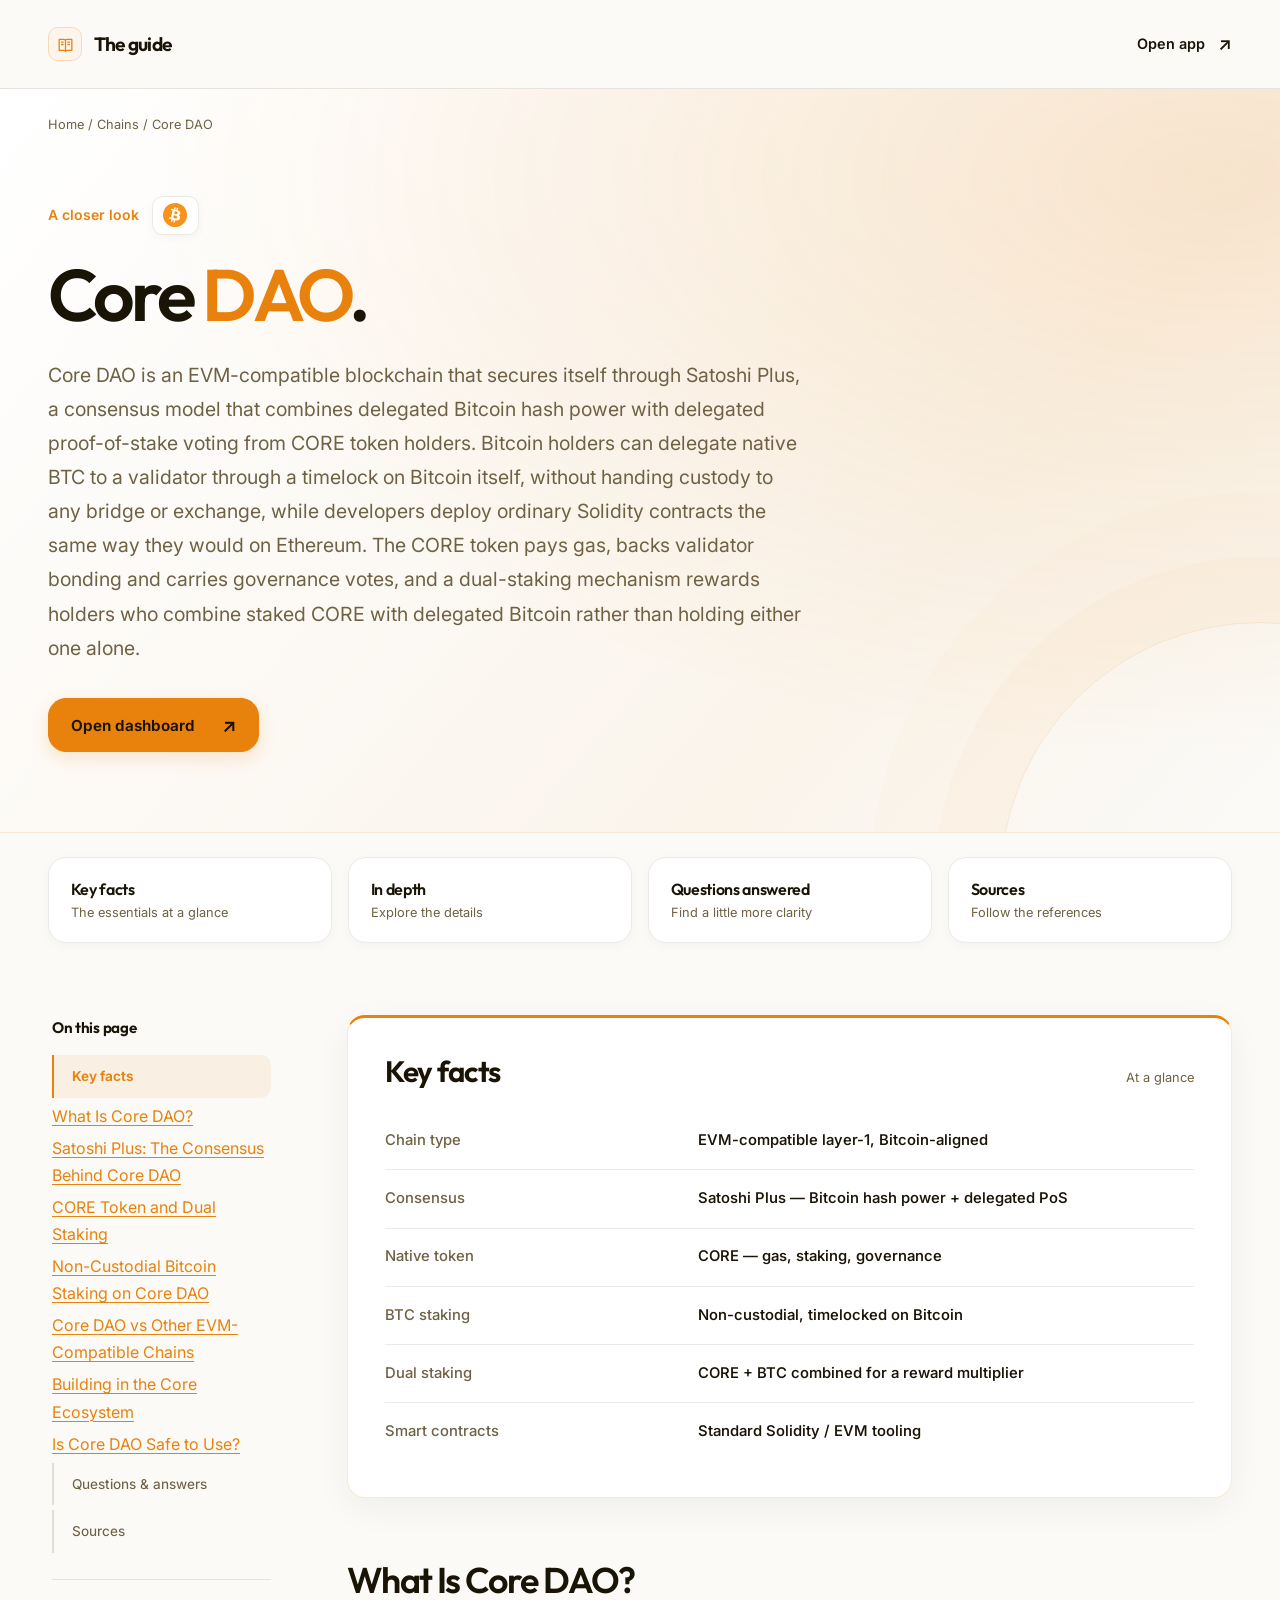
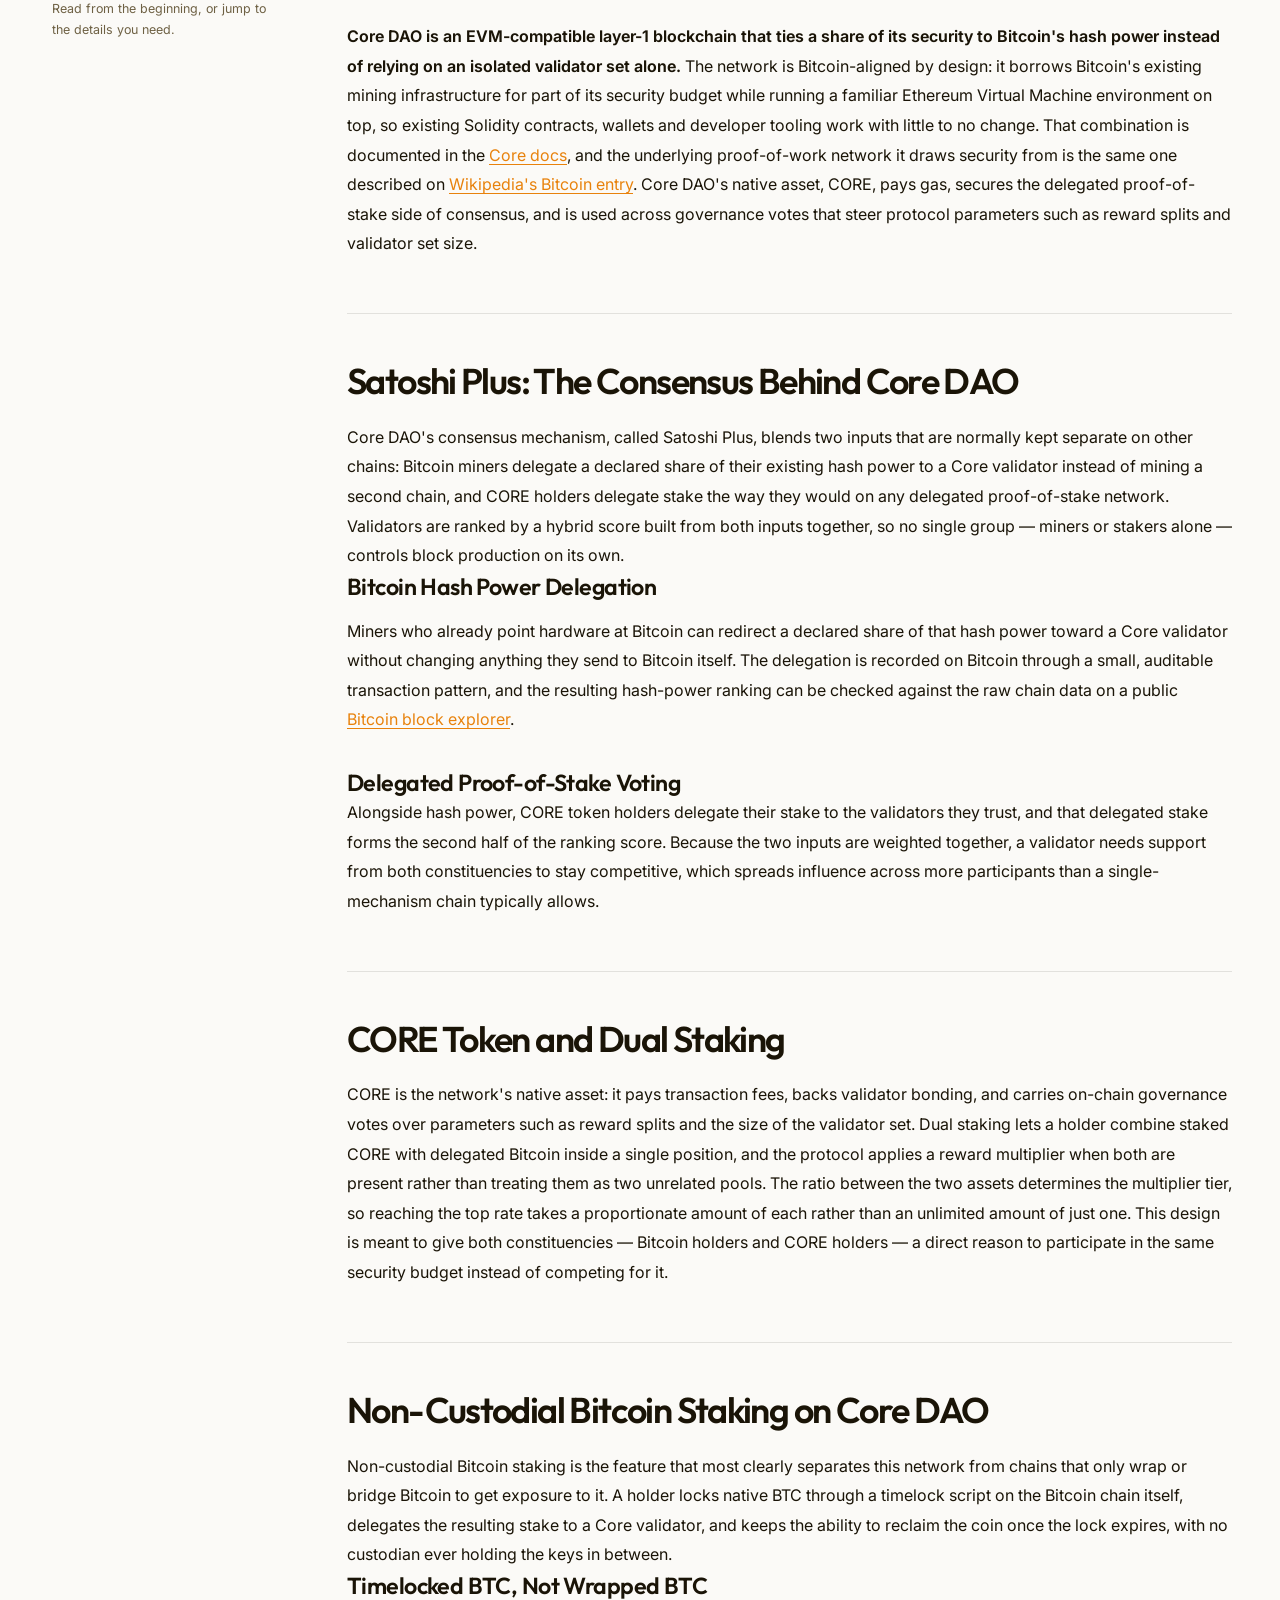
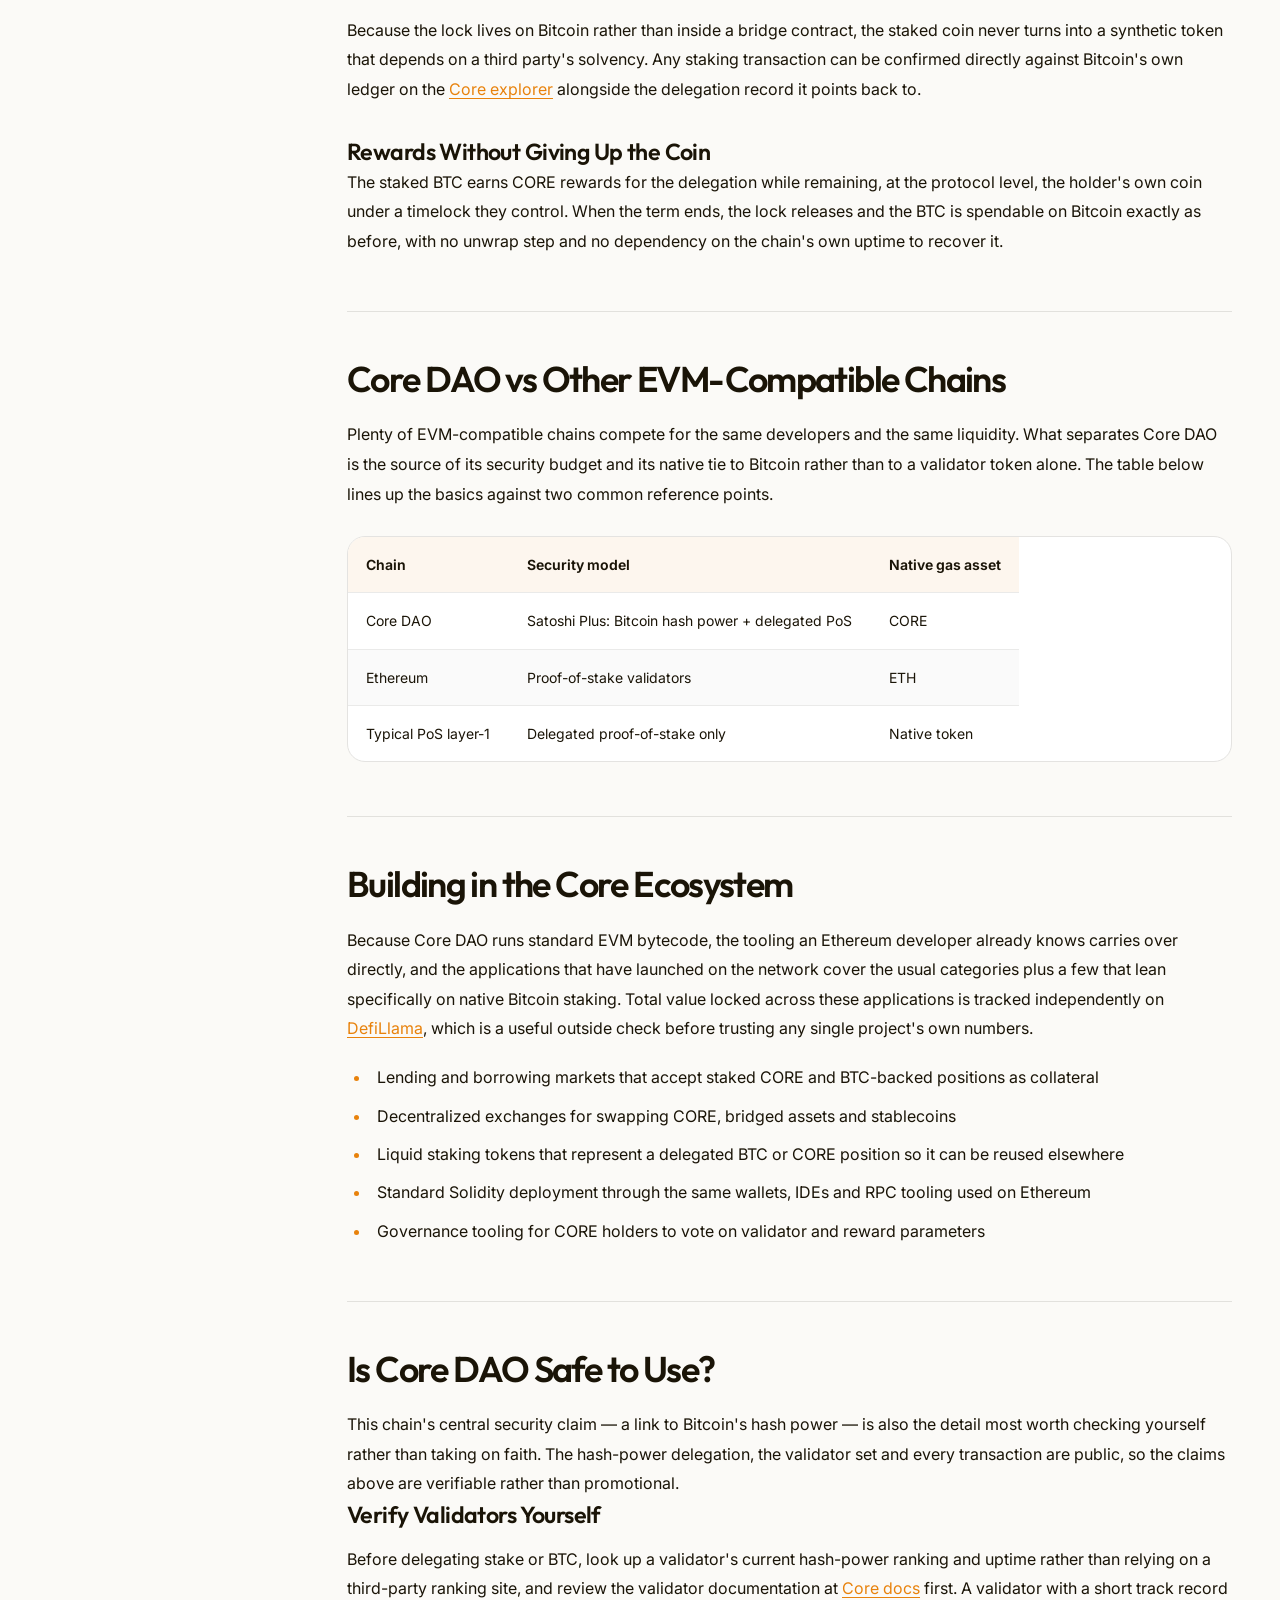
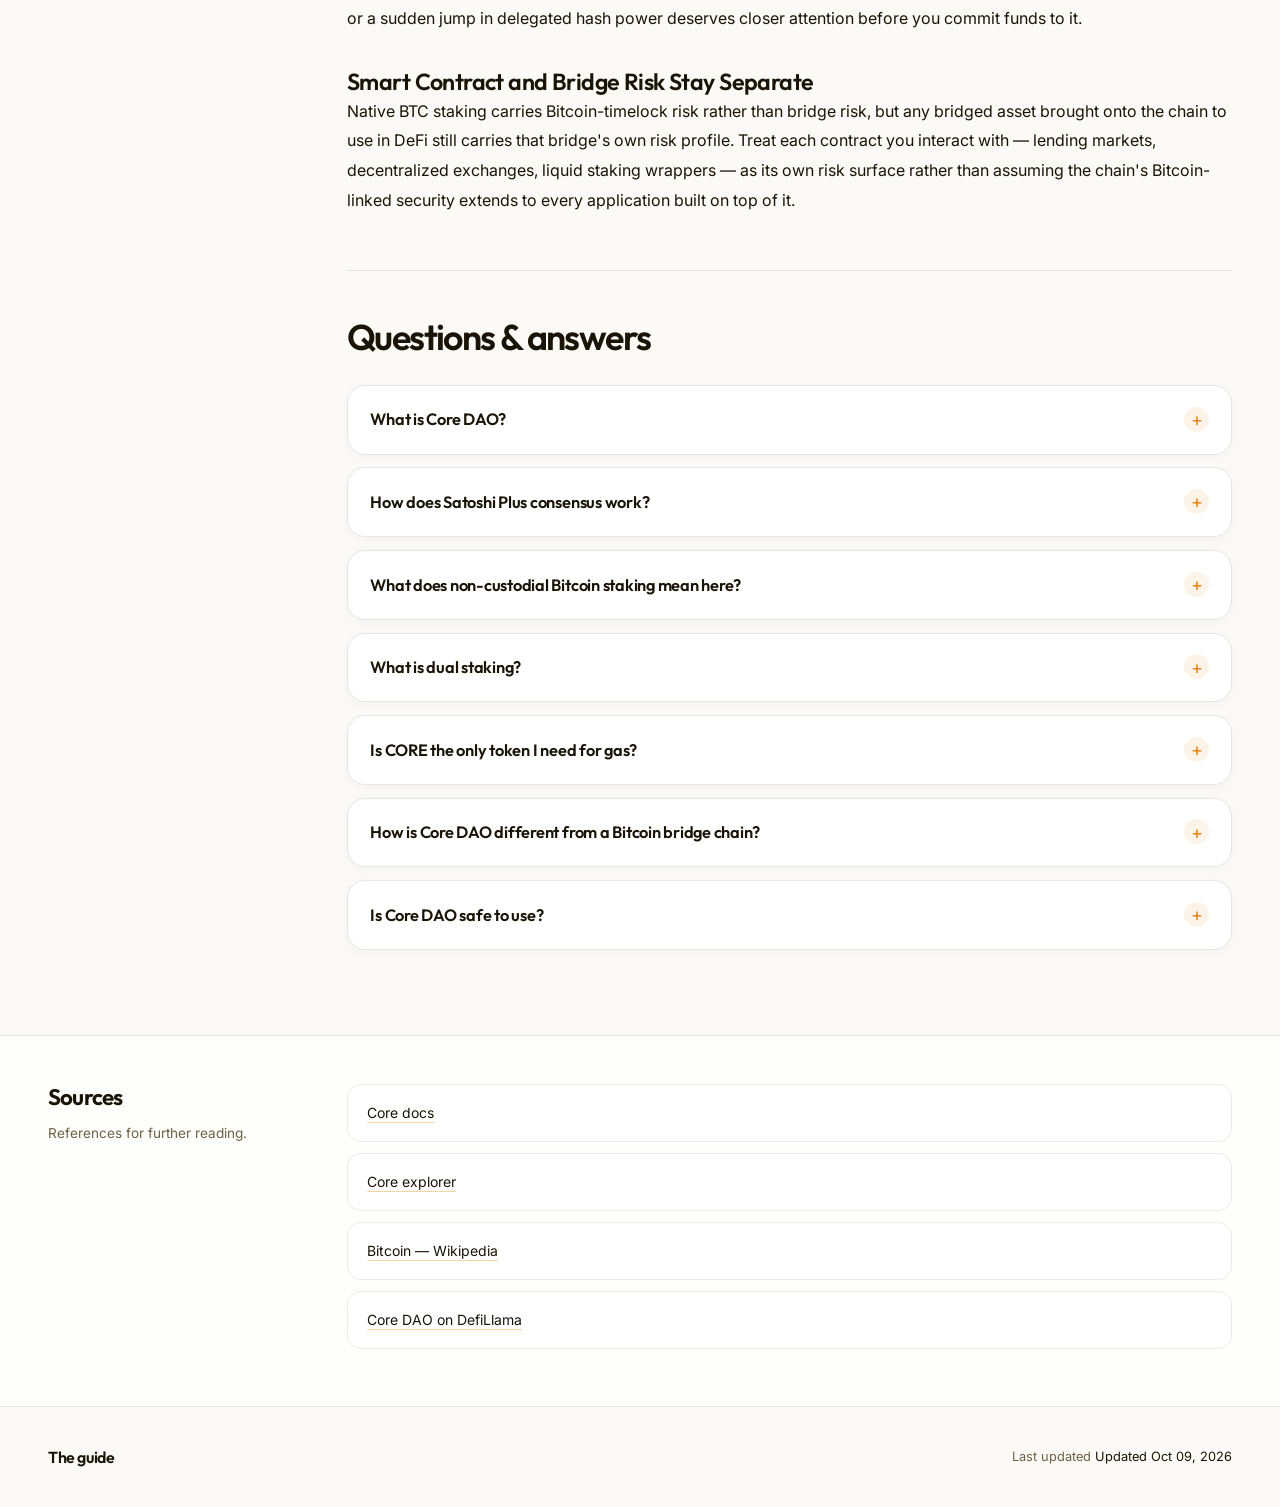
==== index.html @ 9c2759ba "Chain guide redesign: rich content, inline sources, scrollspy" ====
<!doctype html>
<html lang="en">
<head>
<meta charset="utf-8">
<meta name="viewport" content="width=device-width, initial-scale=1">
<title>Core DAO — Bitcoin-Aligned EVM Chain with Satoshi Plus</title>
<meta name="description" content="Core DAO is an EVM-compatible chain secured by Satoshi Plus, combining delegated Bitcoin hash power with delegated proof-of-stake. See how non-custodial BTC staking, the CORE token and dual staking fit together.">
<link rel="canonical" href="https://core-dao-chain.github.io/">
<meta property="og:type" content="article">
<meta property="og:title" content="Core DAO">
<meta property="og:url" content="https://core-dao-chain.github.io/">
<meta property="og:image" content="https://core-dao-chain.github.io/og.png">
<meta name="twitter:card" content="summary_large_image">
<meta name="twitter:title" content="Core DAO">
<link rel="preconnect" href="https://fonts.googleapis.com"><link rel="preconnect" href="https://fonts.gstatic.com" crossorigin><link rel="stylesheet" href="https://fonts.googleapis.com/css2?family=Inter:wght@400;500;600;700&family=Outfit:wght@500;600;700&display=swap">
<script type="application/ld+json">{"@context": "https://schema.org", "@graph": [{"@type": "WebSite", "@id": "https://core-dao-chain.github.io/#website", "url": "https://core-dao-chain.github.io/", "name": "Core DAO — Bitcoin-Aligned EVM Chain with Satoshi Plus"}, {"@type": "WebPage", "@id": "https://core-dao-chain.github.io/#webpage", "url": "https://core-dao-chain.github.io/", "name": "Core DAO — Bitcoin-Aligned EVM Chain with Satoshi Plus", "isPartOf": {"@id": "https://core-dao-chain.github.io/#website"}, "description": "Core DAO is an EVM-compatible chain secured by Satoshi Plus, combining delegated Bitcoin hash power with delegated proof-of-stake. See how non-custodial BTC staking, the CORE token and dual staking fit together.", "datePublished": "2026-10-09", "dateModified": "2026-10-09"}, {"@type": "SoftwareApplication", "name": "Core DAO", "applicationCategory": "FinanceApplication", "operatingSystem": "Web", "offers": {"@type": "Offer", "price": "0", "priceCurrency": "USD"}}, {"@type": "BreadcrumbList", "itemListElement": [{"@type": "ListItem", "position": 1, "name": "Home", "item": "https://core-dao-chain.github.io/"}, {"@type": "ListItem", "position": 2, "name": "Chains"}, {"@type": "ListItem", "position": 3, "name": "Core DAO"}]}, {"@type": "FAQPage", "mainEntity": [{"@type": "Question", "name": "What is Core DAO?", "acceptedAnswer": {"@type": "Answer", "text": "Core DAO is an EVM-compatible blockchain that secures itself through Satoshi Plus, a consensus combining delegated Bitcoin hash power with delegated proof-of-stake from CORE holders, while running standard Ethereum-style smart contracts."}}, {"@type": "Question", "name": "How does Satoshi Plus consensus work?", "acceptedAnswer": {"@type": "Answer", "text": "Bitcoin miners delegate a share of their existing hash power to a validator, and CORE holders delegate stake to the same validator. The two inputs are combined into a single ranking score, so neither miners nor stakers control block production alone."}}, {"@type": "Question", "name": "What does non-custodial Bitcoin staking mean here?", "acceptedAnswer": {"@type": "Answer", "text": "A holder locks native BTC with a timelock script on the Bitcoin chain itself and delegates the resulting stake to a validator, without ever handing the coin to a custodian or a bridge contract. The coin stays spendable on Bitcoin once the timelock expires."}}, {"@type": "Question", "name": "What is dual staking?", "acceptedAnswer": {"@type": "Answer", "text": "Dual staking combines staked CORE with delegated Bitcoin in one position and applies a reward multiplier when both are present, with the multiplier tier set by the ratio between the two assets rather than the size of either one alone."}}, {"@type": "Question", "name": "Is CORE the only token I need for gas?", "acceptedAnswer": {"@type": "Answer", "text": "Yes. CORE is the native gas asset on Core DAO, and it also backs validator bonding and carries governance votes, separate from any BTC a holder has delegated for staking."}}, {"@type": "Question", "name": "How is Core DAO different from a Bitcoin bridge chain?", "acceptedAnswer": {"@type": "Answer", "text": "A bridge chain wraps BTC into a synthetic token that depends on the bridge's own solvency. This network's staking instead locks native BTC with a timelock on Bitcoin itself, so the coin never becomes a synthetic asset or leaves Bitcoin's own ledger."}}, {"@type": "Question", "name": "Is Core DAO safe to use?", "acceptedAnswer": {"@type": "Answer", "text": "The hash-power delegation, validator set and every transaction are public and verifiable, which removes the need to take any security claim on faith. Risk still varies by validator choice and by the specific contracts used once assets are on the chain, so each should be checked on its own."}}]}]}</script>
<style>
:root{--bg:#FBFAF7;--surface:#FFFFFF;--text:#1A1407;--muted:#6E6144;--accent:#E8820C;--accent-ink:#1A1200;--radius:18px;--display:"Outfit";--body:"Inter"}
*,
*::before,
*::after {
  box-sizing: border-box;
}
html {
  scroll-behavior: smooth;
  scroll-padding-top: 2rem;
  background: var(--bg);
  -webkit-text-size-adjust: 100%;
}
body {
  margin: 0;
  min-width: 280px;
  color: var(--text);
  background: var(--bg);
  font-family: var(--body);
  font-size: 1rem;
  font-weight: 400;
  line-height: 1.7;
  -webkit-font-smoothing: antialiased;
  overflow-wrap: break-word;
}
::selection {
  color: var(--accent-ink);
  background: var(--accent);
}
a {
  color: var(--accent);
  text-decoration-thickness: .075em;
  text-underline-offset: .2em;
  transition: color .18s ease, background .18s ease, border-color .18s ease;
}
a:hover {
  color: var(--text);
}
a:focus-visible,
summary:focus-visible,
[tabindex]:focus-visible {
  outline: 3px solid var(--accent);
  outline-offset: 5px;
  border-radius: calc(var(--radius) * .35);
}
img,
svg,
video {
  max-width: 100%;
  vertical-align: middle;
}
img,
video {
  height: auto;
}
h1,
h2,
h3,
h4,
h5,
h6 {
  margin-top: 0;
  color: var(--text);
  font-family: var(--display);
  font-weight: 650;
  line-height: 1.2;
  text-wrap: balance;
}
p,
ul,
ol,
dl,
figure,
blockquote {
  margin-top: 0;
}
[hidden] {
  display: none !important;
}
.c9cf391 {
  width: min(100% - 6rem, 1240px);
  margin-inline: auto;
}
.c1a0987 {
  position: absolute;
  z-index: 20;
  top: 1rem;
  left: 1rem;
  padding: .75rem 1.15rem;
  transform: translateY(-180%);
  border-radius: var(--radius);
  color: var(--accent-ink);
  background: var(--accent);
  font-weight: 600;
}
.c1a0987:focus {
  transform: translateY(0);
}
.c211f68 {
  position: relative;
  z-index: 1;
  border-bottom: 1px solid color-mix(in srgb, var(--text) 10%, var(--bg));
  background: var(--bg);
}
.c5d8410 {
  display: flex;
  align-items: center;
  justify-content: space-between;
  gap: 2rem;
  min-height: 88px;
  padding-block: 1rem;
}
.c17f965 {
  display: inline-flex;
  align-items: center;
  gap: .75rem;
  color: var(--text);
  font-family: var(--display);
  font-size: 1.2rem;
  font-weight: 650;
  letter-spacing: -.04em;
}
.c15fa31 {
  display: grid;
  place-items: center;
  width: 34px;
  height: 34px;
  border: 1px solid color-mix(in srgb, var(--accent) 30%, var(--surface));
  border-radius: calc(var(--radius) * .55);
  color: var(--accent);
  background: color-mix(in srgb, var(--accent) 8%, var(--surface));
}
.c15fa31 svg {
  width: 19px;
  height: 19px;
  fill: none;
  stroke: var(--accent);
  stroke-width: 1.6;
  stroke-linecap: round;
  stroke-linejoin: round;
}
.cbabcc9 {
  display: inline-flex;
  align-items: center;
  gap: .8rem;
  padding: .5rem 0;
  color: var(--text);
  font-size: .9rem;
  font-weight: 600;
  text-decoration: none;
}
.cbabcc9:hover {
  color: var(--accent);
}
.c39fb59 {
  position: relative;
  isolation: isolate;
  overflow: hidden;
  border-bottom: 1px solid color-mix(in srgb, var(--accent) 15%, var(--bg));
  background:
    radial-gradient(ellipse at 95% 12%, color-mix(in srgb, var(--accent) 14%, transparent), color-mix(in srgb, var(--accent) 0%, transparent) 62%),
    linear-gradient(130deg, var(--surface), color-mix(in srgb, var(--accent) 5%, var(--bg)) 70%, var(--bg));
}
.c39fb59::after {
  content: "";
  position: absolute;
  z-index: -1;
  width: 520px;
  height: 520px;
  right: -240px;
  bottom: -310px;
  border: 1px solid color-mix(in srgb, var(--accent) 15%, transparent);
  border-radius: 50%;
  box-shadow: 0 0 0 65px color-mix(in srgb, var(--accent) 3%, transparent), 0 0 0 130px color-mix(in srgb, var(--accent) 2%, transparent);
  pointer-events: none;
}
.c6db2f1 {
  padding-block: 1.6rem 5rem;
}
.caf9f8a {
  margin-bottom: 3.8rem;
  color: var(--muted);
  font-size: .8rem;
  line-height: 1.6;
}
.c7b8bf8 {
  display: inline;
  color: var(--muted);
  font-family: var(--body);
  font-size: inherit;
  text-decoration: none;
}
.c7b8bf8 a,
a.c7b8bf8 {
  color: var(--muted);
  text-decoration: none;
}
.c7b8bf8 a:hover,
a.c7b8bf8:hover {
  color: var(--accent);
  text-decoration: underline;
}
.caf9f8a ol,
.caf9f8a ul,
ol.c7b8bf8,
ul.c7b8bf8 {
  display: flex;
  align-items: center;
  flex-wrap: wrap;
  gap: .45rem .7rem;
  padding: 0;
  margin: 0;
  list-style: none;
}
.caf9f8a li {
  display: inline;
}
.caf9f8a [aria-current="page"] {
  color: var(--text);
}
.c5fc7d3 {
  display: flex;
  align-items: center;
  flex-wrap: wrap;
  gap: .8rem;
  margin-bottom: 1.35rem;
  color: var(--accent);
  font-size: .875rem;
  font-weight: 600;
}
.c47f72d {
  padding-block: .3rem;
}
.c62755e {
  display: inline-flex;
  align-items: center;
  justify-content: center;
  min-height: 36px;
  max-width: 180px;
  padding: .4rem .65rem;
  border: 1px solid color-mix(in srgb, var(--text) 9%, var(--surface));
  border-radius: calc(var(--radius) * .6);
  background: var(--surface);
  box-shadow: 0 3px 10px color-mix(in srgb, var(--text) 4%, transparent);
  color: var(--text);
  font-size: .8rem;
  line-height: 1;
}
.c62755e:empty {
  display: none;
}
.c62755e img,
.c62755e svg {
  display: block;
  width: auto;
  max-width: 148px;
  height: 24px;
  object-fit: contain;
}
.c39fb59 h1 {
  max-width: 1050px;
  margin: 0 0 1.5rem;
  font-family: var(--display);
  font-size: clamp(2.7rem, 5.7vw, 5.1rem);
  font-weight: 600;
  line-height: 1.06;
  letter-spacing: -.055em;
  overflow-wrap: anywhere;
}
.c39fb59 h1 em {
  color: var(--accent);
  font-style: normal;
}
.c39fb59 h1 a {
  color: inherit;
}
.cf77766 {
  max-width: 760px;
  margin: 0 0 2.1rem;
  color: var(--muted);
  font-size: clamp(1.05rem, 1.6vw, 1.22rem);
  line-height: 1.75;
  text-wrap: pretty;
}
.cfb54d5 {
  display: inline-flex;
  align-items: center;
  justify-content: center;
  gap: 1.7rem;
  min-height: 54px;
  padding: .85rem 1.35rem;
  border: 1px solid var(--accent);
  border-radius: var(--radius);
  color: var(--accent-ink);
  background: var(--accent);
  box-shadow: 0 6px 18px color-mix(in srgb, var(--accent) 18%, transparent);
  font-family: var(--body);
  font-size: .95rem;
  font-weight: 650;
  line-height: 1.4;
  text-decoration: none;
  transition: background .2s ease, box-shadow .2s ease, transform .2s ease;
}
.cfb54d5:hover {
  color: var(--accent-ink);
  background: color-mix(in srgb, var(--accent) 92%, var(--text));
  box-shadow: 0 9px 24px color-mix(in srgb, var(--accent) 24%, transparent);
  transform: translateY(-2px);
}
.c445154 {
  font-family: var(--body);
  font-size: 1.25em;
  line-height: 1;
}
.cfa6c3b {
  display: grid;
  grid-template-columns: repeat(4, minmax(0, 1fr));
  gap: 1rem;
  margin-block: 1.5rem 4.5rem;
}
.ccfafb9 {
  min-width: 0;
  padding: 1.2rem 1.35rem;
  border: 1px solid color-mix(in srgb, var(--text) 9%, var(--surface));
  border-radius: var(--radius);
  background: var(--surface);
  box-shadow: 0 3px 12px color-mix(in srgb, var(--text) 3%, transparent);
}
.ccfafb9 strong {
  display: block;
  margin-bottom: .2rem;
  color: var(--text);
  font-family: var(--display);
  font-size: 1rem;
  font-weight: 600;
  line-height: 1.4;
  letter-spacing: -.02em;
}
.ccfafb9 span {
  display: block;
  color: var(--muted);
  font-size: .8rem;
  line-height: 1.5;
}
.c6d77e2 {
  display: grid;
  grid-template-columns: 235px minmax(0, 1fr);
  align-items: start;
  gap: clamp(2.5rem, 5vw, 5rem);
  padding-bottom: 4.5rem;
}
.c02639b {
  position: sticky;
  top: 2rem;
  min-width: 0;
  max-height: calc(100dvh - 4rem);
  overflow-y: auto;
  overscroll-behavior: contain;
  scrollbar-width: thin;
  scrollbar-color: color-mix(in srgb, var(--muted) 35%, var(--surface)) var(--surface);
  padding: .3rem .75rem 1rem .25rem;
}
.c645c0a {
  margin: 0 0 1.1rem;
  color: var(--text);
  font-family: var(--display);
  font-size: .95rem;
  font-weight: 650;
  letter-spacing: -.02em;
}
.c4d7869 {
  display: grid;
  gap: .3rem;
  margin: 0;
  padding: 0;
  list-style: none;
}
.c4d7869 li {
  min-width: 0;
  margin: 0;
  padding: 0;
}
.c1f33a1 {
  position: relative;
  display: block;
  padding: .7rem .9rem .7rem 1.1rem;
  border-inline-start: 2px solid color-mix(in srgb, var(--muted) 18%, var(--bg));
  border-radius: 0 calc(var(--radius) * .55) calc(var(--radius) * .55) 0;
  color: var(--muted);
  font-family: var(--body);
  font-size: .85rem;
  font-weight: 450;
  line-height: 1.5;
  text-decoration: none;
  overflow-wrap: anywhere;
}
.c1f33a1:hover {
  border-inline-start-color: color-mix(in srgb, var(--accent) 45%, var(--bg));
  color: var(--text);
  background: color-mix(in srgb, var(--accent) 5%, var(--bg));
}
.c1f33a1[aria-current="location"] {
  border-inline-start-color: var(--accent);
  color: var(--accent);
  background: color-mix(in srgb, var(--accent) 9%, var(--bg));
  font-weight: 650;
}
.c4ec0eb {
  margin: 1.65rem 0 0;
  padding: 1.2rem 0 0;
  border-top: 1px solid color-mix(in srgb, var(--text) 10%, var(--bg));
  color: var(--muted);
  font-size: .78rem;
  line-height: 1.65;
}
.cde1f8d {
  min-width: 0;
}
.ca658a1 {
  padding: clamp(1.3rem, 3vw, 2.3rem);
  margin-bottom: 3.75rem;
  border: 1px solid color-mix(in srgb, var(--accent) 18%, var(--surface));
  border-top: 3px solid var(--accent);
  border-radius: var(--radius);
  background: var(--surface);
  box-shadow: 0 10px 35px color-mix(in srgb, var(--text) 5%, transparent);
  scroll-margin-top: 2rem;
}
.c08d281 {
  display: flex;
  align-items: baseline;
  flex-wrap: wrap;
  gap: .5rem 1.5rem;
  justify-content: space-between;
  margin-bottom: 1.4rem;
}
.c08d281 h2 {
  margin: 0;
  font-size: clamp(1.45rem, 2.3vw, 1.85rem);
  letter-spacing: -.04em;
}
.c08d281 p {
  margin: 0;
  color: var(--muted);
  font-size: .8rem;
}
.c96c4da {
  min-width: 0;
  overflow-x: auto;
  scrollbar-width: thin;
  scrollbar-color: var(--muted) var(--surface);
}
.ceb84d8 {
  width: 100%;
  border-collapse: collapse;
  color: var(--text);
  font-family: var(--body);
  font-size: .925rem;
  line-height: 1.6;
  text-align: left;
}
.ceb84d8 caption {
  padding: 0 0 1rem;
  color: var(--muted);
  font-size: .85rem;
  text-align: left;
}
.ceb84d8 th,
.ceb84d8 td {
  padding: 1.05rem .85rem;
  border-bottom: 1px solid color-mix(in srgb, var(--text) 9%, var(--surface));
  vertical-align: top;
  overflow-wrap: anywhere;
}
.ceb84d8 th {
  width: 37%;
  color: var(--muted);
  font-weight: 500;
}
.ceb84d8 thead th {
  color: var(--text);
  background: color-mix(in srgb, var(--accent) 5%, var(--surface));
  font-weight: 650;
}
.ceb84d8 td {
  font-weight: 550;
}
.ceb84d8 tr > :first-child {
  padding-left: 0;
}
.ceb84d8 tr > :last-child {
  padding-right: 0;
}
.ceb84d8 tbody:last-child tr:last-child > *,
.ceb84d8 > tr:last-child > * {
  border-bottom: 0;
}
.ceb84d8 td p:last-child,
.ceb84d8 th p:last-child {
  margin-bottom: 0;
}
.c1a75ed {
  min-width: 0;
}
.c214445 {
  min-width: 0;
  margin: 0 0 3.4rem;
  scroll-margin-top: 2rem;
}
.c214445 + .c214445 {
  padding-top: 2.8rem;
  border-top: 1px solid color-mix(in srgb, var(--text) 11%, var(--bg));
}
.cb3dd90 {
  margin: 0 0 1.25rem;
  color: var(--text);
  font-family: var(--display);
  font-size: clamp(1.65rem, 2.8vw, 2.35rem);
  font-weight: 600;
  line-height: 1.22;
  letter-spacing: -.045em;
}
.caf1f63 {
  color: var(--text);
  font-family: var(--body);
  font-size: 1rem;
  line-height: 1.85;
  overflow-wrap: anywhere;
}
.caf1f63 > :last-child {
  margin-bottom: 0;
}
.caf1f63 p {
  margin: 0 0 1.3rem;
  text-wrap: pretty;
}
.caf1f63 h3 {
  margin: 2rem 0 .9rem;
  font-size: clamp(1.2rem, 2vw, 1.45rem);
  font-weight: 600;
  line-height: 1.35;
  letter-spacing: -.025em;
}
.caf1f63 h4,
.caf1f63 h5,
.caf1f63 h6 {
  margin: 1.6rem 0 .75rem;
  font-size: 1.075rem;
  line-height: 1.4;
}
.caf1f63 h3:first-child,
.caf1f63 h4:first-child {
  margin-top: 0;
}
.caf1f63 strong,
.cc221ec strong {
  color: var(--text);
  font-weight: 650;
}
.caf1f63 ul,
.caf1f63 ol,
.cc221ec ul,
.cc221ec ol {
  margin: 1.2rem 0 1.6rem;
  padding-left: 1.5rem;
}
.caf1f63 li,
.cc221ec li {
  padding-left: .4rem;
  margin-block: .55rem;
}
.caf1f63 li::marker,
.cc221ec li::marker {
  color: var(--accent);
  font-weight: 600;
}
.caf1f63 li > ul,
.caf1f63 li > ol {
  margin-block: .5rem;
}
.caf1f63 li p {
  margin-bottom: .6rem;
}
.caf1f63 blockquote {
  margin: 1.8rem 0;
  padding: 1.3rem 1.5rem;
  border-inline-start: 3px solid var(--accent);
  border-radius: 0 var(--radius) var(--radius) 0;
  background: color-mix(in srgb, var(--accent) 6%, var(--surface));
  color: var(--text);
  font-size: 1.05rem;
}
.caf1f63 blockquote > :last-child {
  margin-bottom: 0;
}
.caf1f63 blockquote cite {
  display: block;
  margin-top: .9rem;
  color: var(--muted);
  font-size: .85rem;
  font-style: normal;
}
.caf1f63 table {
  display: block;
  width: 100%;
  max-width: 100%;
  margin: 1.7rem 0;
  overflow-x: auto;
  border: 1px solid color-mix(in srgb, var(--text) 12%, var(--surface));
  border-radius: var(--radius);
  border-spacing: 0;
  background: var(--surface);
  font-family: var(--body);
  font-size: .875rem;
  line-height: 1.65;
  text-align: left;
  scrollbar-width: thin;
  scrollbar-color: var(--muted) var(--surface);
}
.caf1f63 table caption {
  padding: .9rem 1rem;
  color: var(--muted);
  font-size: .82rem;
  text-align: left;
}
.caf1f63 th,
.caf1f63 td {
  min-width: 125px;
  padding: 1rem 1.15rem;
  border-bottom: 1px solid color-mix(in srgb, var(--text) 9%, var(--surface));
  vertical-align: top;
}
.caf1f63 th {
  color: var(--text);
  background: color-mix(in srgb, var(--accent) 7%, var(--surface));
  font-weight: 650;
}
.caf1f63 tbody tr:nth-child(even) {
  background: color-mix(in srgb, var(--text) 2%, var(--surface));
}
.caf1f63 tbody:last-child tr:last-child > * {
  border-bottom: 0;
}
.caf1f63 td > :last-child,
.caf1f63 th > :last-child {
  margin-bottom: 0;
}
.caf1f63 figure {
  margin: 1.8rem 0;
}
.caf1f63 figure img {
  display: block;
  border-radius: var(--radius);
}
.caf1f63 figcaption {
  margin-top: .7rem;
  color: var(--muted);
  font-size: .8rem;
  line-height: 1.6;
}
.caf1f63 code,
.cc221ec code {
  padding: .1em .35em;
  border-radius: calc(var(--radius) * .25);
  background: color-mix(in srgb, var(--accent) 7%, var(--surface));
  color: var(--text);
  font-family: var(--body);
  font-size: .9em;
}
.caf1f63 pre {
  overflow-x: auto;
  padding: 1.2rem;
  border: 1px solid color-mix(in srgb, var(--text) 10%, var(--surface));
  border-radius: var(--radius);
  background: var(--surface);
  color: var(--text);
  font-family: var(--body);
  font-size: .875rem;
  line-height: 1.7;
}
.caf1f63 pre code {
  padding: 0;
  background: var(--surface);
}
.caf1f63 hr {
  margin: 2rem 0;
  border: 0;
  border-top: 1px solid color-mix(in srgb, var(--text) 12%, var(--bg));
}
.caf1f63 dt {
  margin-top: 1.1rem;
  color: var(--text);
  font-weight: 650;
}
.caf1f63 dd {
  margin: .4rem 0 1rem;
  color: var(--muted);
}
.c8a5832 {
  padding-top: 2.75rem;
  border-top: 1px solid color-mix(in srgb, var(--text) 11%, var(--bg));
  scroll-margin-top: 2rem;
}
.c8a5832 > .cb3dd90 {
  margin-bottom: 1.65rem;
}
.c7097f4 {
  margin: 0 0 .8rem;
  border: 1px solid color-mix(in srgb, var(--text) 11%, var(--surface));
  border-radius: var(--radius);
  background: var(--surface);
  box-shadow: 0 3px 12px color-mix(in srgb, var(--text) 3%, transparent);
  overflow: clip;
  transition: border-color .2s ease, box-shadow .2s ease;
}
.c7097f4:hover {
  border-color: color-mix(in srgb, var(--accent) 35%, var(--surface));
}
.c7097f4[open] {
  border-color: color-mix(in srgb, var(--accent) 35%, var(--surface));
  box-shadow: 0 6px 20px color-mix(in srgb, var(--text) 4%, transparent);
}
.cefc4f3 {
  position: relative;
  display: block;
  padding: 1.35rem 3.8rem 1.35rem 1.4rem;
  color: var(--text);
  font-family: var(--display);
  font-size: 1.025rem;
  font-weight: 600;
  line-height: 1.5;
  letter-spacing: -.015em;
  list-style: none;
  cursor: pointer;
}
.cefc4f3::-webkit-details-marker {
  display: none;
}
.cefc4f3::after {
  content: "+";
  position: absolute;
  top: 1.3rem;
  right: 1.35rem;
  display: grid;
  place-items: center;
  width: 25px;
  height: 25px;
  border-radius: 50%;
  background: color-mix(in srgb, var(--accent) 9%, var(--surface));
  color: var(--accent);
  font-family: var(--body);
  font-size: 1.15rem;
  font-weight: 400;
  line-height: 1;
}
.c7097f4[open] > .cefc4f3::after {
  content: "−";
}
.c7097f4 > .cefc4f3:focus-visible {
  outline-offset: -5px;
}
.cc221ec {
  padding: 0 1.4rem 1.45rem;
  color: var(--muted);
  font-family: var(--body);
  font-size: .95rem;
  line-height: 1.8;
}
.cc221ec > :first-child {
  margin-top: 0;
}
.cc221ec > :last-child {
  margin-bottom: 0;
}
.cc221ec p {
  margin-bottom: 1rem;
}
.c18a315 {
  padding-block: 3rem 3.6rem;
  border-top: 1px solid color-mix(in srgb, var(--text) 10%, var(--bg));
  background: color-mix(in srgb, var(--surface) 70%, var(--bg));
  scroll-margin-top: 2rem;
}
.c3e51a2 {
  display: grid;
  grid-template-columns: 235px minmax(0, 1fr);
  gap: clamp(2.5rem, 5vw, 5rem);
}
.cc9c25a h2 {
  margin-bottom: .7rem;
  font-size: 1.4rem;
  letter-spacing: -.035em;
}
.cc9c25a p {
  margin: 0;
  color: var(--muted);
  font-size: .85rem;
  line-height: 1.7;
}
.cc1a821 {
  min-width: 0;
}
.c3436d0 {
  display: grid;
  gap: .7rem;
  margin: 0;
  padding: 0;
  list-style: none;
  font-family: var(--body);
}
.caf1707 {
  display: block;
  min-width: 0;
  padding: 1rem 1.2rem;
  border: 1px solid color-mix(in srgb, var(--text) 9%, var(--surface));
  border-radius: calc(var(--radius) * .75);
  background: var(--surface);
  color: var(--muted);
  font-family: var(--body);
  font-size: .875rem;
  line-height: 1.7;
  overflow-wrap: anywhere;
}
.caf1707 a,
a.caf1707 {
  color: var(--text);
  text-decoration-color: color-mix(in srgb, var(--accent) 35%, var(--surface));
  text-underline-offset: .25em;
}
.caf1707 a:hover,
a.caf1707:hover {
  color: var(--accent);
  text-decoration-color: var(--accent);
}
.caf1707 p {
  margin: .4rem 0 0;
}
.caf1707 small {
  color: var(--muted);
  font-size: .8rem;
}
.c95b157 {
  border-top: 1px solid color-mix(in srgb, var(--text) 10%, var(--bg));
  background: var(--bg);
}
.c76152b {
  display: flex;
  align-items: center;
  justify-content: space-between;
  flex-wrap: wrap;
  gap: 1rem 2rem;
  min-height: 100px;
  padding-block: 1.5rem;
}
.cd90ee7 {
  color: var(--text);
  font-family: var(--display);
  font-size: 1rem;
  font-weight: 600;
  letter-spacing: -.025em;
}
.c8b1226 {
  margin: 0;
  color: var(--muted);
  font-size: .8rem;
}
.c8b1226 span {
  color: var(--text);
}
@media (min-width: 1500px) {
  .c6db2f1 {
    padding-bottom: 6rem;
  }
  .caf9f8a {
    margin-bottom: 4.5rem;
  }
  .c6d77e2 {
    gap: 5.5rem;
  }
  .c3e51a2 {
    gap: 5.5rem;
  }
}
@media (max-width: 1050px) {
  .c9cf391 {
    width: calc(100% - 3rem);
  }
  .c6d77e2,
  .c3e51a2 {
    grid-template-columns: 190px minmax(0, 1fr);
    gap: 2.25rem;
  }
  .cfa6c3b {
    gap: .75rem;
  }
  .ccfafb9 {
    padding: 1rem;
  }
  .c1f33a1 {
    font-size: .8rem;
  }
}
@media (max-width: 760px) {
  html {
    scroll-padding-top: 1rem;
  }
  .c5d8410 {
    min-height: 72px;
  }
  .c6db2f1 {
    padding-block: 1.25rem 3.25rem;
  }
  .caf9f8a {
    margin-bottom: 2.6rem;
  }
  .c39fb59 h1 {
    max-width: 100%;
    font-size: clamp(2.45rem, 7.4vw, 3.6rem);
    letter-spacing: -.045em;
  }
  .cf77766 {
    font-size: 1.05rem;
  }
  .cfa6c3b {
    grid-template-columns: repeat(2, minmax(0, 1fr));
    margin-block: 1.2rem 2.5rem;
  }
  .c6d77e2 {
    grid-template-columns: minmax(0, 1fr);
    gap: 2.3rem;
    padding-bottom: 3rem;
  }
  .c02639b {
    position: static;
    max-height: none;
    padding: 1.2rem;
    border: 1px solid color-mix(in srgb, var(--text) 10%, var(--surface));
    border-radius: var(--radius);
    background: var(--surface);
  }
  .c645c0a {
    margin-bottom: .8rem;
  }
  .c4d7869 {
    grid-template-columns: repeat(2, minmax(0, 1fr));
    gap: .4rem .8rem;
  }
  .c1f33a1 {
    height: 100%;
    padding-block: .7rem;
    font-size: .825rem;
  }
  .c4ec0eb {
    display: none;
  }
  .ca658a1 {
    margin-bottom: 2.5rem;
  }
  .c214445 {
    margin-bottom: 2.6rem;
  }
  .c214445 + .c214445 {
    padding-top: 2.2rem;
  }
  .c3e51a2 {
    grid-template-columns: minmax(0, 1fr);
    gap: 1.5rem;
  }
  .c18a315 {
    padding-block: 2.5rem;
  }
  .c214445,
  .ca658a1,
  .c8a5832,
  .c18a315 {
    scroll-margin-top: 1rem;
  }
}
@media (max-width: 440px) {
  .c9cf391 {
    width: calc(100% - 2rem);
  }
  .c5d8410 {
    gap: 1rem;
  }
  .c17f965 {
    gap: .5rem;
    font-size: 1.05rem;
  }
  .cbabcc9 {
    gap: .45rem;
    font-size: .8rem;
  }
  .c5fc7d3 {
    gap: .65rem;
    margin-bottom: 1.1rem;
  }
  .c39fb59 h1 {
    font-size: 2.5rem;
  }
  .cfb54d5 {
    width: 100%;
    justify-content: space-between;
  }
  .ccfafb9 {
    padding: .9rem;
  }
  .ccfafb9 strong {
    font-size: .9rem;
  }
  .ccfafb9 span {
    font-size: .75rem;
  }
  .c4d7869 {
    grid-template-columns: minmax(0, 1fr);
  }
  .ca658a1 {
    padding: 1.15rem;
  }
  .ceb84d8 {
    font-size: .85rem;
  }
  .ceb84d8 th,
  .ceb84d8 td {
    padding-block: .9rem;
    padding-inline: .5rem;
  }
  .caf1f63 {
    font-size: .95rem;
    line-height: 1.8;
  }
  .caf1f63 blockquote {
    padding: 1rem 1.1rem;
  }
  .cefc4f3 {
    padding: 1.1rem 3rem 1.1rem 1.1rem;
    font-size: .95rem;
  }
  .cefc4f3::after {
    top: 1.1rem;
    right: .9rem;
  }
  .cc221ec {
    padding: 0 1.1rem 1.2rem;
    font-size: .9rem;
  }
  .c76152b {
    align-items: flex-start;
    flex-direction: column;
    gap: .6rem;
  }
}
@media (prefers-reduced-motion: reduce) {
  html {
    scroll-behavior: auto;
  }
  *,
  *::before,
  *::after {
    transition: none !important;
  }
  .cfb54d5:hover {
    transform: none;
  }
}
@media print {
  body {
    background: var(--surface);
    font-size: 10pt;
  }
  .c9cf391 {
    width: 100%;
  }
  .c211f68,
  .c1a0987,
  .cfb54d5,
  .c02639b,
  .c39fb59::after {
    display: none;
  }
  .c39fb59 {
    background: var(--surface);
  }
  .c6db2f1 {
    padding-block: 1rem 2rem;
  }
  .caf9f8a {
    margin-bottom: 1.5rem;
  }
  .c39fb59 h1 {
    font-size: 32pt;
  }
  .cfa6c3b {
    margin-bottom: 2rem;
  }
  .c6d77e2,
  .c3e51a2 {
    display: block;
  }
  .ca658a1,
  .ccfafb9,
  .c7097f4 {
    box-shadow: none;
  }
  .cb3dd90,
  .caf1f63 h3 {
    break-after: avoid;
  }
  .c7097f4,
  .caf1707,
  .caf1f63 tr {
    break-inside: avoid;
  }
  .cc9c25a {
    margin-bottom: 1rem;
  }
}
</style>
</head>
<body>
<a class="c1a0987" href="#guide-main">Skip to guide</a>
<header class="c211f68">
  <div class="c9cf391 c5d8410">
    <div class="c17f965">
      <span class="c15fa31" aria-hidden="true"><svg viewBox="0 0 24 24"><path d="M4 5.5h6a3 3 0 0 1 2 1 3 3 0 0 1 2-1h6v14h-6a3 3 0 0 0-2 1 3 3 0 0 0-2-1H4zM12 6.5v14M7 9h2M15 9h2M7 12h2M15 12h2"/></svg></span>
      <span>The guide</span>
    </div>
    <a class="cbabcc9" href="dashboard/">Open app <span class="c445154" aria-hidden="true">↗</span></a>
  </div>
</header>
<section class="c39fb59" aria-labelledby="guide-title">
  <div class="c9cf391 c6db2f1">
    <nav class="caf9f8a" aria-label="Breadcrumb"><nav class="c7b8bf8" aria-label="Breadcrumb"><a href="dashboard/">Home</a> <span>/</span> <span>Chains</span> <span>/</span> <span>Core DAO</span></nav></nav>
    <div class="c5fc7d3"><span class="c47f72d">A closer look</span><span class="c62755e"><img src="assets/tokens/btc.svg" alt="Bitcoin" width="28" height="28"></span></div>
    <h1 id="guide-title">Core <em>DAO</em>.</h1>
    <p class="cf77766">Core DAO is an EVM-compatible blockchain that secures itself through Satoshi Plus, a consensus model that combines delegated Bitcoin hash power with delegated proof-of-stake voting from CORE token holders. Bitcoin holders can delegate native BTC to a validator through a timelock on Bitcoin itself, without handing custody to any bridge or exchange, while developers deploy ordinary Solidity contracts the same way they would on Ethereum. The CORE token pays gas, backs validator bonding and carries governance votes, and a dual-staking mechanism rewards holders who combine staked CORE with delegated Bitcoin rather than holding either one alone.</p>
    <a class="cfb54d5" href="dashboard/">Open dashboard <span class="c445154" aria-hidden="true">↗</span></a>
  </div>
</section>
<div class="c9cf391">
  <div class="cfa6c3b" aria-label="Guide highlights">
    <div class="ccfafb9"><strong>Key facts</strong><span>The essentials at a glance</span></div>
    <div class="ccfafb9"><strong>In depth</strong><span>Explore the details</span></div>
    <div class="ccfafb9"><strong>Questions answered</strong><span>Find a little more clarity</span></div>
    <div class="ccfafb9"><strong>Sources</strong><span>Follow the references</span></div>
  </div>
  <div class="c6d77e2">
    <nav class="c02639b" aria-labelledby="toc-title">
      <h2 class="c645c0a" id="toc-title">On this page</h2>
      <ul class="c4d7869" id="toc-list">
        <li><a class="c1f33a1" href="#key-facts">Key facts</a></li>
        <li><a class="c1f33a1" href="#guide-sections" data-sections-link>In depth</a></li>
        <li><a class="c1f33a1" href="#questions">Questions &amp; answers</a></li>
        <li><a class="c1f33a1" href="#sources">Sources</a></li>
      </ul>
      <p class="c4ec0eb">Read from the beginning, or jump to the details you need.</p>
    </nav>
    <main class="cde1f8d" id="guide-main" tabindex="-1">
      <section class="ca658a1" id="key-facts" aria-labelledby="facts-title">
        <div class="c08d281"><h2 id="facts-title">Key facts</h2><p>At a glance</p></div>
        <div class="c96c4da"><table class="ceb84d8"><tbody><tr><th scope="row">Chain type</th><td>EVM-compatible layer-1, Bitcoin-aligned</td></tr>
<tr><th scope="row">Consensus</th><td>Satoshi Plus — Bitcoin hash power + delegated PoS</td></tr>
<tr><th scope="row">Native token</th><td>CORE — gas, staking, governance</td></tr>
<tr><th scope="row">BTC staking</th><td>Non-custodial, timelocked on Bitcoin</td></tr>
<tr><th scope="row">Dual staking</th><td>CORE + BTC combined for a reward multiplier</td></tr>
<tr><th scope="row">Smart contracts</th><td>Standard Solidity / EVM tooling</td></tr></tbody></table></div>
      </section>
      <div class="c1a75ed" id="guide-sections"><section class="c214445"><h2 class="cb3dd90">What Is Core DAO?</h2><div class="caf1f63"><strong>Core DAO is an EVM-compatible layer-1 blockchain that ties a share of its security to Bitcoin's hash power instead of relying on an isolated validator set alone.</strong> The network is Bitcoin-aligned by design: it borrows Bitcoin's existing mining infrastructure for part of its security budget while running a familiar Ethereum Virtual Machine environment on top, so existing Solidity contracts, wallets and developer tooling work with little to no change. That combination is documented in the <a href="https://docs.coredao.org/" rel="nofollow noopener" target="_blank">Core docs</a>, and the underlying proof-of-work network it draws security from is the same one described on <a href="https://en.wikipedia.org/wiki/Bitcoin" rel="nofollow noopener" target="_blank">Wikipedia's Bitcoin entry</a>. Core DAO's native asset, CORE, pays gas, secures the delegated proof-of-stake side of consensus, and is used across governance votes that steer protocol parameters such as reward splits and validator set size.</div></section>
<section class="c214445"><h2 class="cb3dd90">Satoshi Plus: The Consensus Behind Core DAO</h2><div class="caf1f63">Core DAO's consensus mechanism, called Satoshi Plus, blends two inputs that are normally kept separate on other chains: Bitcoin miners delegate a declared share of their existing hash power to a Core validator instead of mining a second chain, and CORE holders delegate stake the way they would on any delegated proof-of-stake network. Validators are ranked by a hybrid score built from both inputs together, so no single group — miners or stakers alone — controls block production on its own.<h3>Bitcoin Hash Power Delegation</h3>Miners who already point hardware at Bitcoin can redirect a declared share of that hash power toward a Core validator without changing anything they send to Bitcoin itself. The delegation is recorded on Bitcoin through a small, auditable transaction pattern, and the resulting hash-power ranking can be checked against the raw chain data on a public <a href="https://mempool.space/" rel="nofollow noopener" target="_blank">Bitcoin block explorer</a>.<h3>Delegated Proof-of-Stake Voting</h3>Alongside hash power, CORE token holders delegate their stake to the validators they trust, and that delegated stake forms the second half of the ranking score. Because the two inputs are weighted together, a validator needs support from both constituencies to stay competitive, which spreads influence across more participants than a single-mechanism chain typically allows.</div></section>
<section class="c214445"><h2 class="cb3dd90">CORE Token and Dual Staking</h2><div class="caf1f63">CORE is the network's native asset: it pays transaction fees, backs validator bonding, and carries on-chain governance votes over parameters such as reward splits and the size of the validator set. Dual staking lets a holder combine staked CORE with delegated Bitcoin inside a single position, and the protocol applies a reward multiplier when both are present rather than treating them as two unrelated pools. The ratio between the two assets determines the multiplier tier, so reaching the top rate takes a proportionate amount of each rather than an unlimited amount of just one. This design is meant to give both constituencies — Bitcoin holders and CORE holders — a direct reason to participate in the same security budget instead of competing for it.</div></section>
<section class="c214445"><h2 class="cb3dd90">Non-Custodial Bitcoin Staking on Core DAO</h2><div class="caf1f63">Non-custodial Bitcoin staking is the feature that most clearly separates this network from chains that only wrap or bridge Bitcoin to get exposure to it. A holder locks native BTC through a timelock script on the Bitcoin chain itself, delegates the resulting stake to a Core validator, and keeps the ability to reclaim the coin once the lock expires, with no custodian ever holding the keys in between.<h3>Timelocked BTC, Not Wrapped BTC</h3>Because the lock lives on Bitcoin rather than inside a bridge contract, the staked coin never turns into a synthetic token that depends on a third party's solvency. Any staking transaction can be confirmed directly against Bitcoin's own ledger on the <a href="https://scan.coredao.org/" rel="nofollow noopener" target="_blank">Core explorer</a> alongside the delegation record it points back to.<h3>Rewards Without Giving Up the Coin</h3>The staked BTC earns CORE rewards for the delegation while remaining, at the protocol level, the holder's own coin under a timelock they control. When the term ends, the lock releases and the BTC is spendable on Bitcoin exactly as before, with no unwrap step and no dependency on the chain's own uptime to recover it.</div></section>
<section class="c214445"><h2 class="cb3dd90">Core DAO vs Other EVM-Compatible Chains</h2><div class="caf1f63">Plenty of EVM-compatible chains compete for the same developers and the same liquidity. What separates Core DAO is the source of its security budget and its native tie to Bitcoin rather than to a validator token alone. The table below lines up the basics against two common reference points.<table><thead><tr><th>Chain</th><th>Security model</th><th>Native gas asset</th></tr></thead><tbody><tr><td>Core DAO</td><td>Satoshi Plus: Bitcoin hash power + delegated PoS</td><td>CORE</td></tr><tr><td>Ethereum</td><td>Proof-of-stake validators</td><td>ETH</td></tr><tr><td>Typical PoS layer-1</td><td>Delegated proof-of-stake only</td><td>Native token</td></tr></tbody></table></div></section>
<section class="c214445"><h2 class="cb3dd90">Building in the Core Ecosystem</h2><div class="caf1f63">Because Core DAO runs standard EVM bytecode, the tooling an Ethereum developer already knows carries over directly, and the applications that have launched on the network cover the usual categories plus a few that lean specifically on native Bitcoin staking. Total value locked across these applications is tracked independently on <a href="https://defillama.com/chain/CORE" rel="nofollow noopener" target="_blank">DefiLlama</a>, which is a useful outside check before trusting any single project's own numbers.<ul><li>Lending and borrowing markets that accept staked CORE and BTC-backed positions as collateral</li><li>Decentralized exchanges for swapping CORE, bridged assets and stablecoins</li><li>Liquid staking tokens that represent a delegated BTC or CORE position so it can be reused elsewhere</li><li>Standard Solidity deployment through the same wallets, IDEs and RPC tooling used on Ethereum</li><li>Governance tooling for CORE holders to vote on validator and reward parameters</li></ul></div></section>
<section class="c214445"><h2 class="cb3dd90">Is Core DAO Safe to Use?</h2><div class="caf1f63">This chain's central security claim — a link to Bitcoin's hash power — is also the detail most worth checking yourself rather than taking on faith. The hash-power delegation, the validator set and every transaction are public, so the claims above are verifiable rather than promotional.<h3>Verify Validators Yourself</h3>Before delegating stake or BTC, look up a validator's current hash-power ranking and uptime rather than relying on a third-party ranking site, and review the validator documentation at <a href="https://docs.coredao.org/" rel="nofollow noopener" target="_blank">Core docs</a> first. A validator with a short track record or a sudden jump in delegated hash power deserves closer attention before you commit funds to it.<h3>Smart Contract and Bridge Risk Stay Separate</h3>Native BTC staking carries Bitcoin-timelock risk rather than bridge risk, but any bridged asset brought onto the chain to use in DeFi still carries that bridge's own risk profile. Treat each contract you interact with — lending markets, decentralized exchanges, liquid staking wrappers — as its own risk surface rather than assuming the chain's Bitcoin-linked security extends to every application built on top of it.</div></section></div>
      <section class="c8a5832" id="questions" aria-labelledby="questions-title">
        <h2 class="cb3dd90" id="questions-title">Questions &amp; answers</h2>
        <details class="c7097f4"><summary class="cefc4f3">What is Core DAO?</summary><div class="cc221ec"><strong>Core DAO is an EVM-compatible blockchain</strong> that secures itself through Satoshi Plus, a consensus combining delegated Bitcoin hash power with delegated proof-of-stake from CORE holders, while running standard Ethereum-style smart contracts.</div></details>
<details class="c7097f4"><summary class="cefc4f3">How does Satoshi Plus consensus work?</summary><div class="cc221ec">Bitcoin miners delegate a share of their existing hash power to a validator, and CORE holders delegate stake to the same validator. The two inputs are combined into a single ranking score, so neither miners nor stakers control block production alone.</div></details>
<details class="c7097f4"><summary class="cefc4f3">What does non-custodial Bitcoin staking mean here?</summary><div class="cc221ec">A holder locks native BTC with a timelock script on the Bitcoin chain itself and delegates the resulting stake to a validator, without ever handing the coin to a custodian or a bridge contract. The coin stays spendable on Bitcoin once the timelock expires.</div></details>
<details class="c7097f4"><summary class="cefc4f3">What is dual staking?</summary><div class="cc221ec">Dual staking combines staked CORE with delegated Bitcoin in one position and applies a reward multiplier when both are present, with the multiplier tier set by the ratio between the two assets rather than the size of either one alone.</div></details>
<details class="c7097f4"><summary class="cefc4f3">Is CORE the only token I need for gas?</summary><div class="cc221ec">Yes. CORE is the native gas asset on Core DAO, and it also backs validator bonding and carries governance votes, separate from any BTC a holder has delegated for staking.</div></details>
<details class="c7097f4"><summary class="cefc4f3">How is Core DAO different from a Bitcoin bridge chain?</summary><div class="cc221ec">A bridge chain wraps BTC into a synthetic token that depends on the bridge's own solvency. This network's staking instead locks native BTC with a timelock on Bitcoin itself, so the coin never becomes a synthetic asset or leaves Bitcoin's own ledger.</div></details>
<details class="c7097f4"><summary class="cefc4f3">Is Core DAO safe to use?</summary><div class="cc221ec">The hash-power delegation, validator set and every transaction are public and verifiable, which removes the need to take any security claim on faith. Risk still varies by validator choice and by the specific contracts used once assets are on the chain, so each should be checked on its own.</div></details>
      </section>
    </main>
  </div>
</div>
<section class="c18a315" id="sources" aria-labelledby="sources-title">
  <div class="c9cf391 c3e51a2">
    <div class="cc9c25a"><h2 id="sources-title">Sources</h2><p>References for further reading.</p></div>
    <div class="cc1a821"><ul class="c3436d0"><li><a class="caf1707" href="https://docs.coredao.org/" rel="nofollow noopener" target="_blank">Core docs</a></li>
<li><a class="caf1707" href="https://scan.coredao.org/" rel="nofollow noopener" target="_blank">Core explorer</a></li>
<li><a class="caf1707" href="https://en.wikipedia.org/wiki/Bitcoin" rel="nofollow noopener" target="_blank">Bitcoin — Wikipedia</a></li>
<li><a class="caf1707" href="https://defillama.com/chain/CORE" rel="nofollow noopener" target="_blank">Core DAO on DefiLlama</a></li></ul></div>
  </div>
</section>
<footer class="c95b157">
  <div class="c9cf391 c76152b">
    <span class="cd90ee7">The guide</span>
    <p class="c8b1226">Last updated <span>Updated Oct 09, 2026</span></p>
  </div>
</footer>
<script>
(() => {
  const toc = document.getElementById('toc-list');
  const sections = Array.from(document.querySelectorAll('#guide-sections .c214445'));
  const fallback = toc.querySelector('[data-sections-link]');
  const fragment = document.createDocumentFragment();
  sections.forEach((section, index) => {
    if (!section.id) {
      const base = `guide-section-${index + 1}`;
      let id = base;
      let suffix = 1;
      while (document.getElementById(id)) id = `${base}-${suffix++}`;
      section.id = id;
    }
    const heading = section.querySelector('.cb3dd90, h2, h3');
    const item = document.createElement('li');
    const link = document.createElement('a');
    link.className = 'toc-link';
    link.href = `#${encodeURIComponent(section.id)}`;
    link.textContent = heading?.textContent.trim() || section.getAttribute('aria-label') || `Section ${index + 1}`;
    item.append(link);
    fragment.append(item);
  });
  if (sections.length) fallback.parentElement.replaceWith(fragment);
  const entries = Array.from(toc.querySelectorAll('a[href^="#"]')).map(link => {
    const target = document.getElementById(decodeURIComponent(link.hash.slice(1)));
    return { link, target };
  }).filter(entry => entry.target);
  if (!entries.length) return;
  let activeLink;
  let pending = false;
  const activate = entry => {
    if (!entry || entry.link === activeLink) return;
    if (activeLink) activeLink.removeAttribute('aria-current');
    entry.link.setAttribute('aria-current', 'location');
    activeLink = entry.link;
  };
  const update = () => {
    pending = false;
    const boundary = Math.min(180, window.innerHeight * .25);
    let active = entries[0];
    for (const entry of entries) {
      if (entry.target.getBoundingClientRect().top <= boundary) active = entry;
    }
    const root = document.scrollingElement || document.documentElement;
    if (root.scrollHeight > window.innerHeight && Math.ceil(window.scrollY + window.innerHeight) >= root.scrollHeight - 2) {
      active = entries[entries.length - 1];
    }
    activate(active);
  };
  const schedule = () => {
    if (pending) return;
    pending = true;
    window.requestAnimationFrame(update);
  };
  if ('IntersectionObserver' in window) {
    const observer = new IntersectionObserver(schedule, {
      rootMargin: '-12% 0px -60% 0px',
      threshold: [0, .1, .5, 1]
    });
    entries.forEach(entry => observer.observe(entry.target));
  }
  toc.addEventListener('click', event => {
    const link = event.target.closest('a');
    if (!link || event.defaultPrevented || event.button !== 0 || event.metaKey || event.ctrlKey || event.shiftKey || event.altKey) return;
    const entry = entries.find(item => item.link === link);
    if (!entry) return;
    event.preventDefault();
    const hadTabindex = entry.target.hasAttribute('tabindex');
    if (!hadTabindex) {
      entry.target.setAttribute('tabindex', '-1');
      entry.target.addEventListener('blur', () => entry.target.removeAttribute('tabindex'), { once: true });
    }
    entry.target.focus({ preventScroll: true });
    entry.target.scrollIntoView({
      behavior: window.matchMedia('(prefers-reduced-motion: reduce)').matches ? 'auto' : 'smooth',
      block: 'start'
    });
    if (window.location.hash !== link.hash) {
      try { window.history.pushState(null, '', link.hash); } catch {}
    }
    activate(entry);
  });
  window.addEventListener('scroll', schedule, { passive: true });
  window.addEventListener('resize', schedule, { passive: true });
  window.addEventListener('hashchange', schedule);
  window.addEventListener('load', schedule, { once: true });
  update();
})();
</script>
</body>
</html>
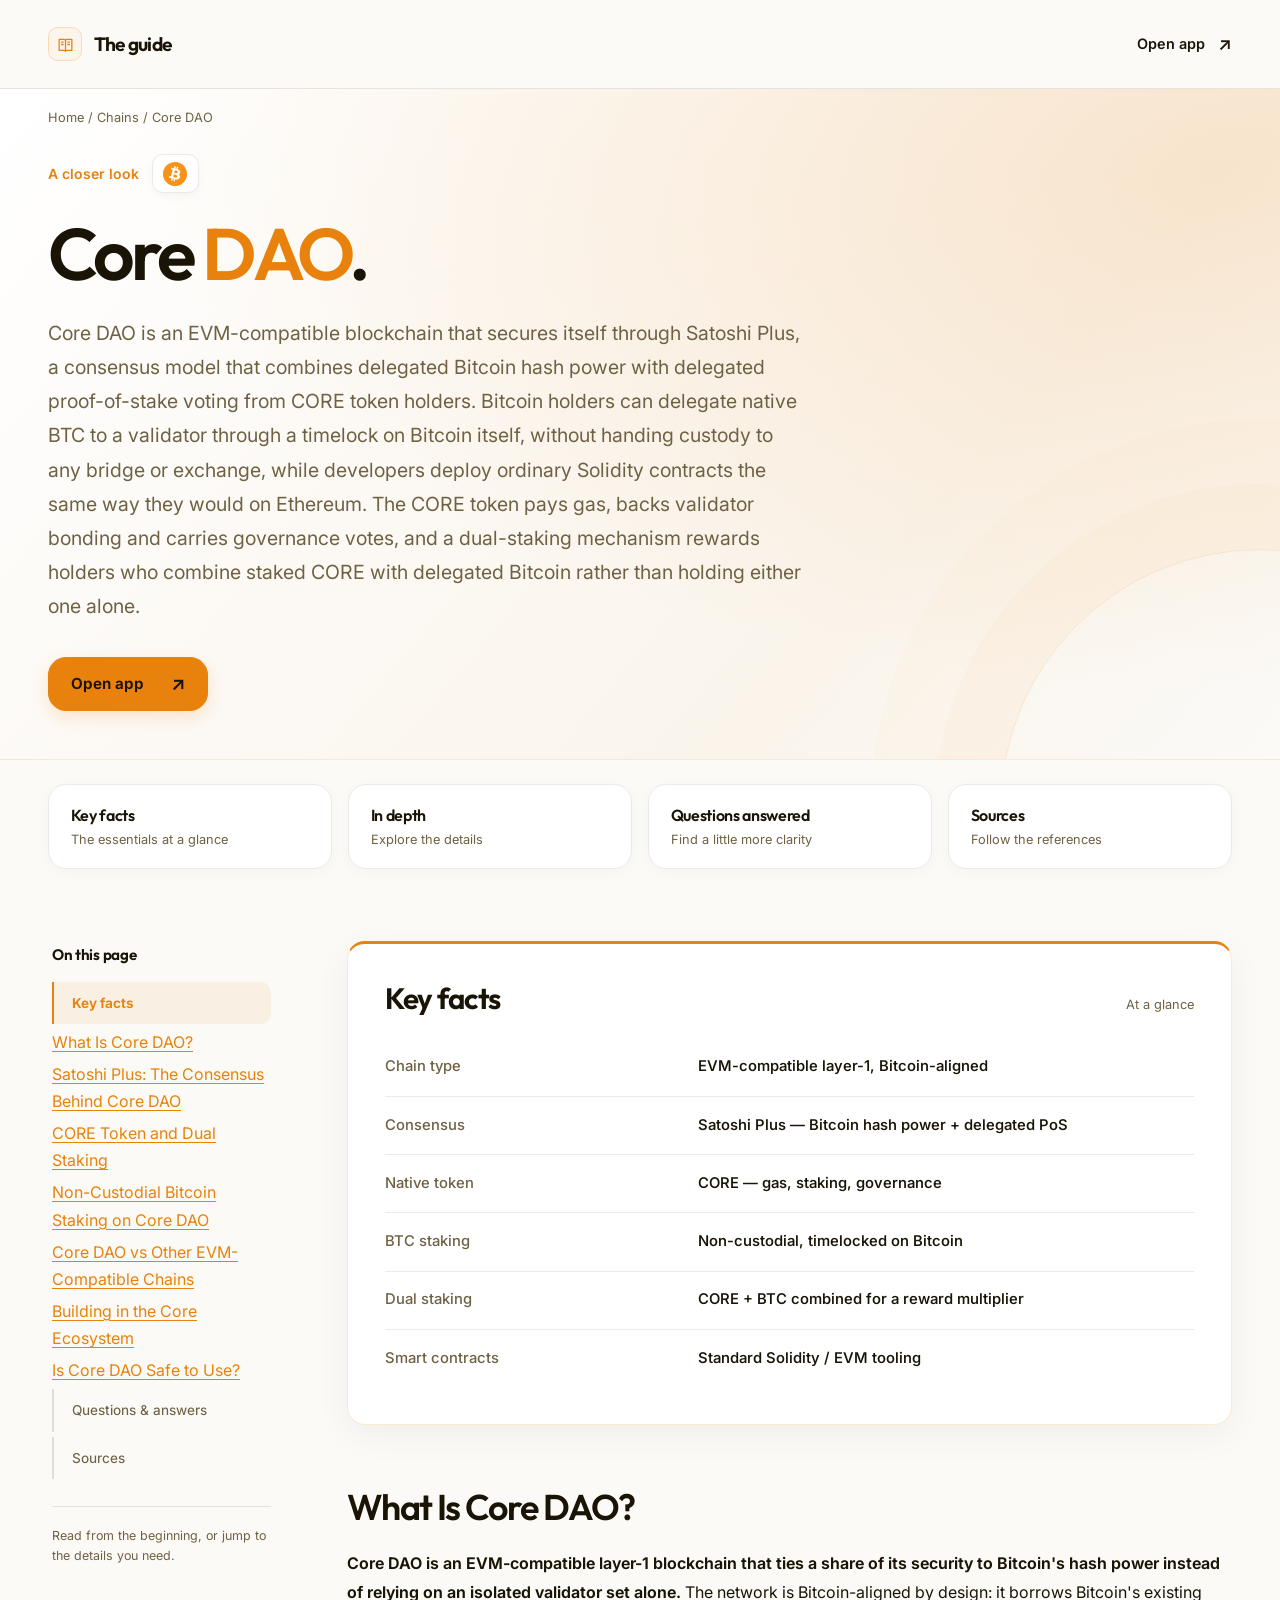
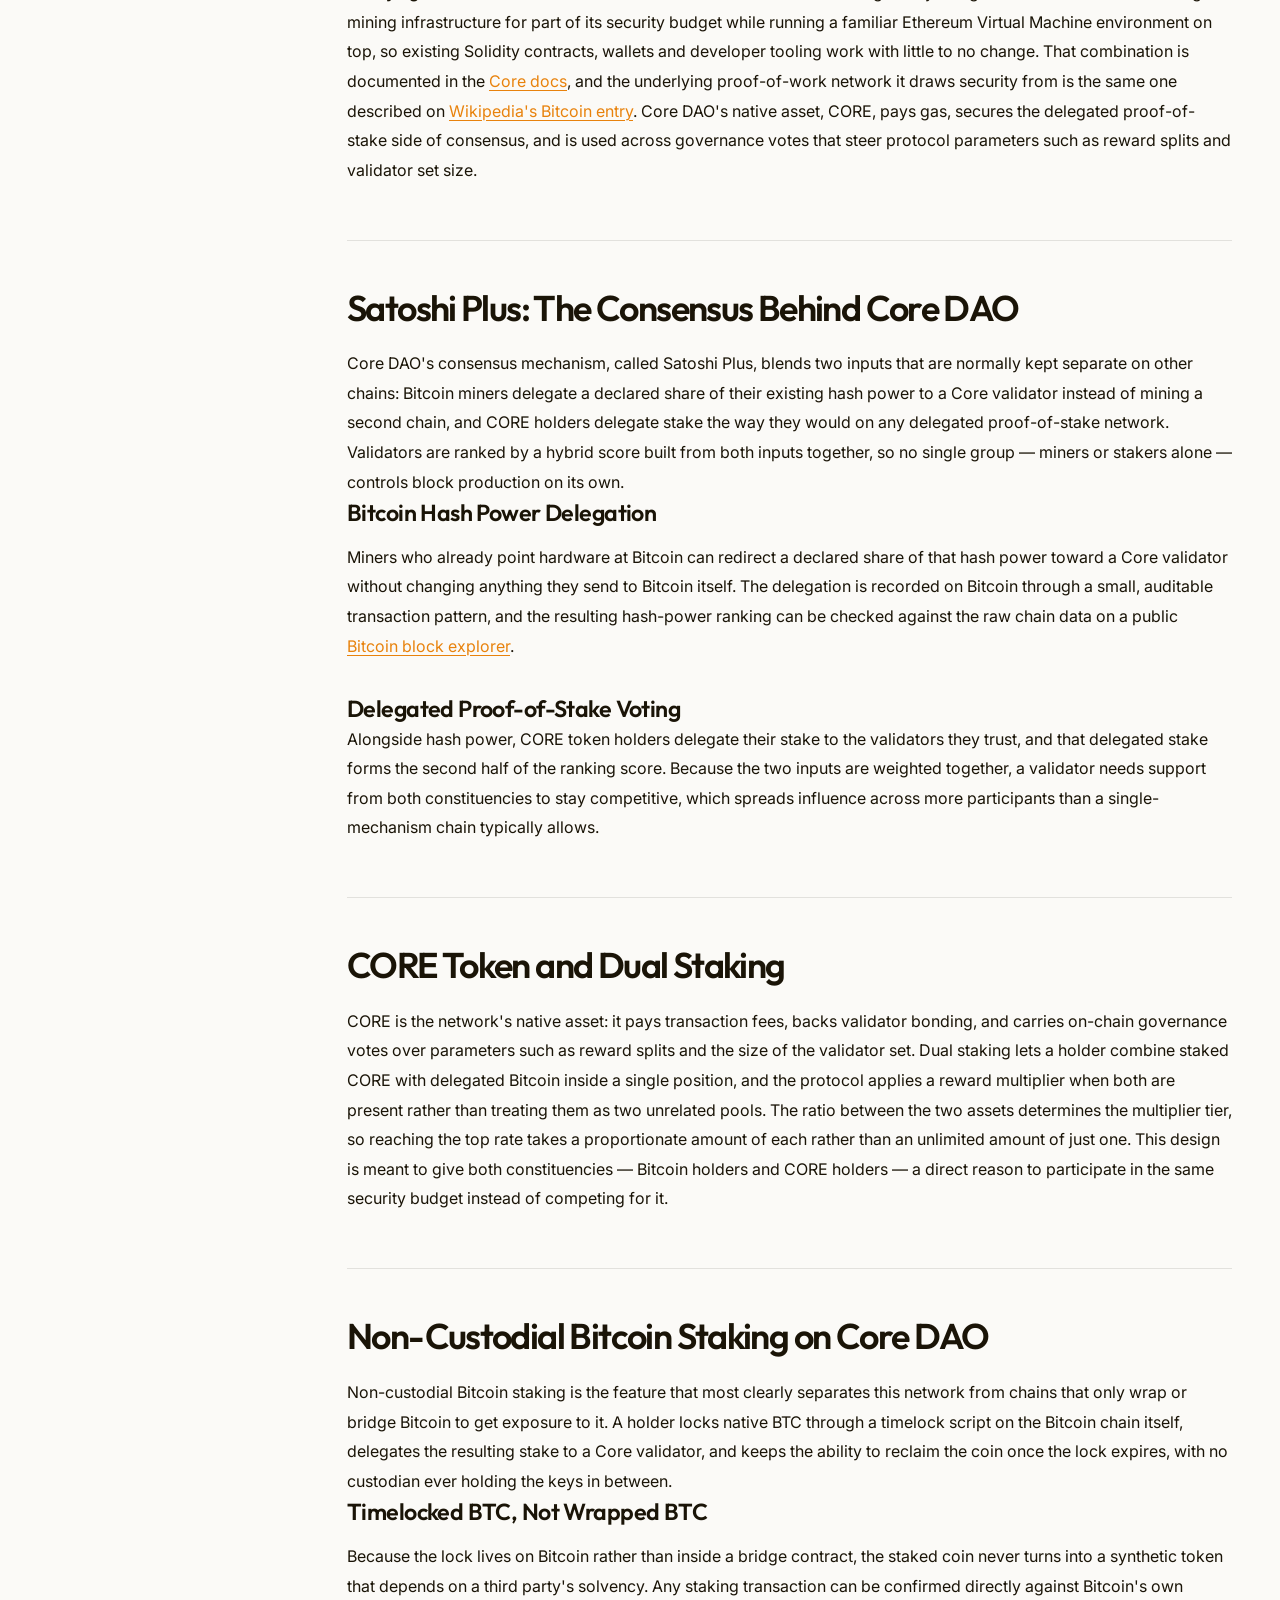
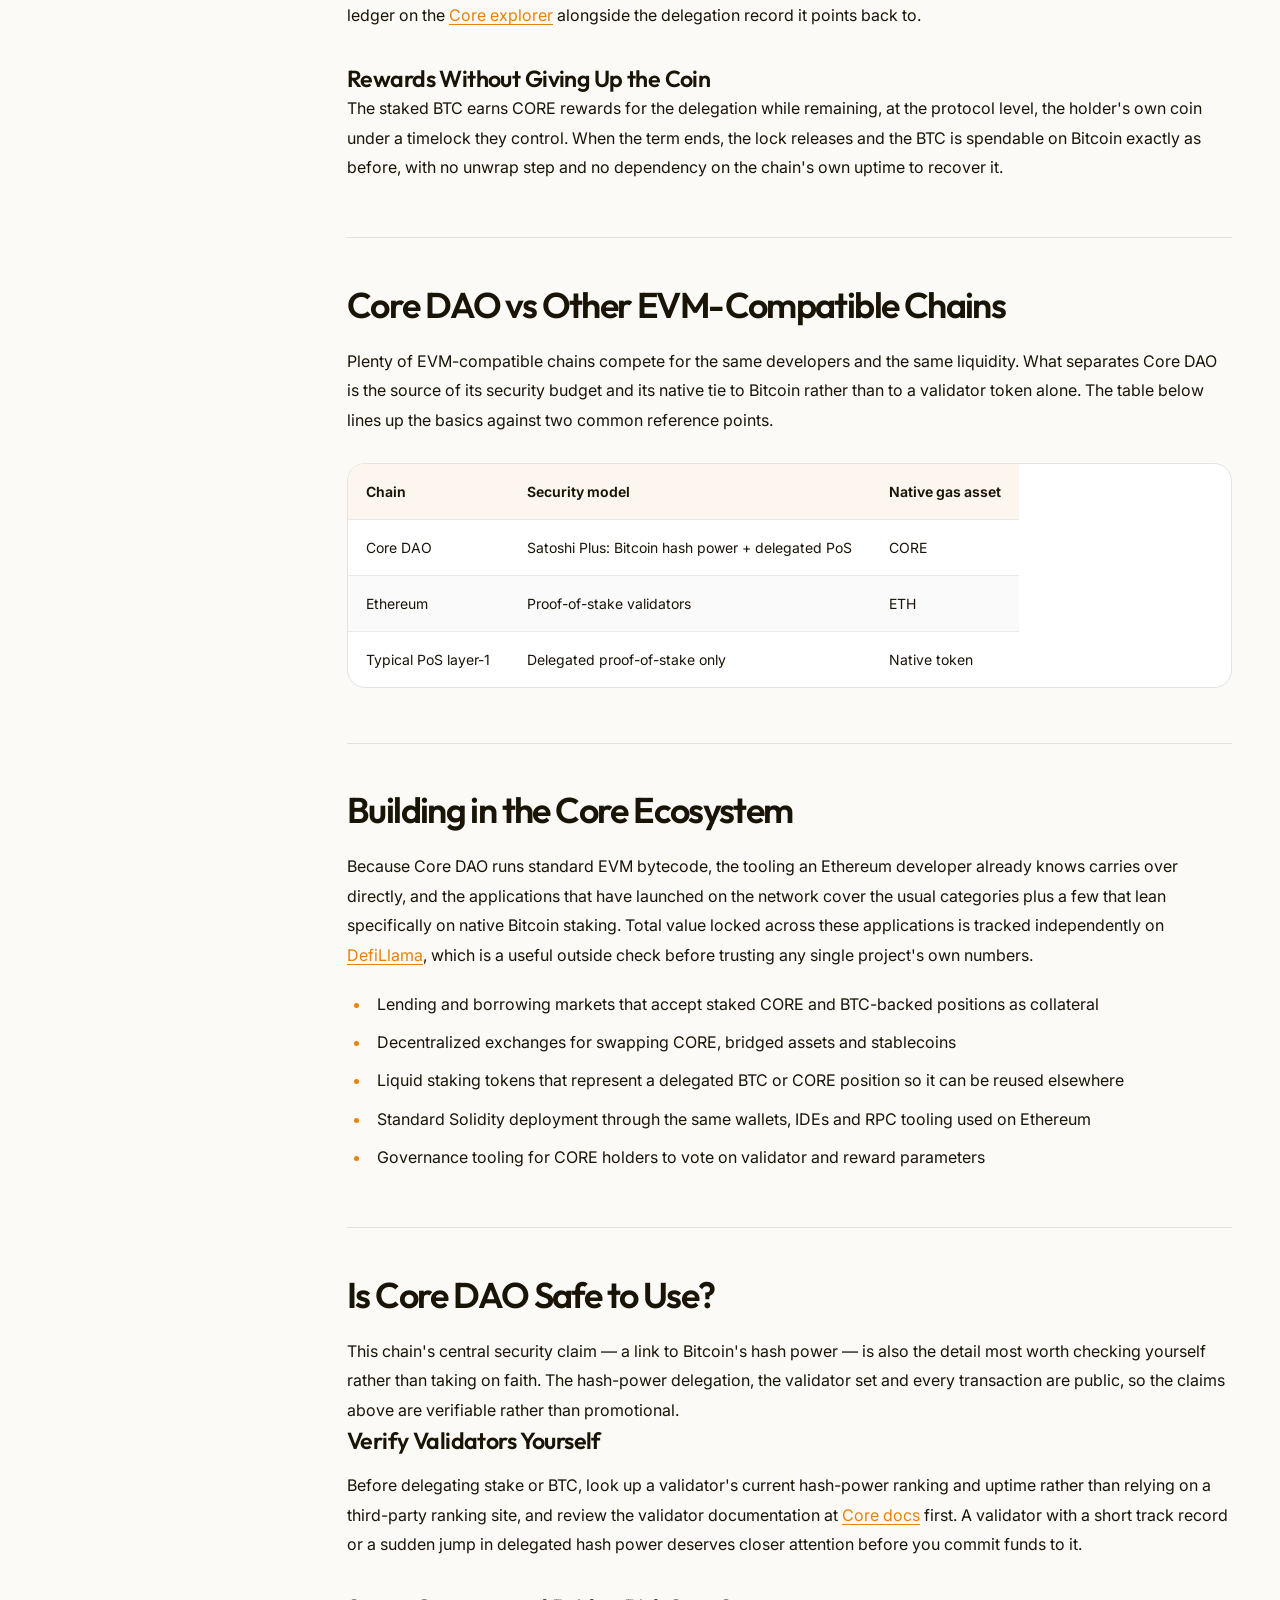
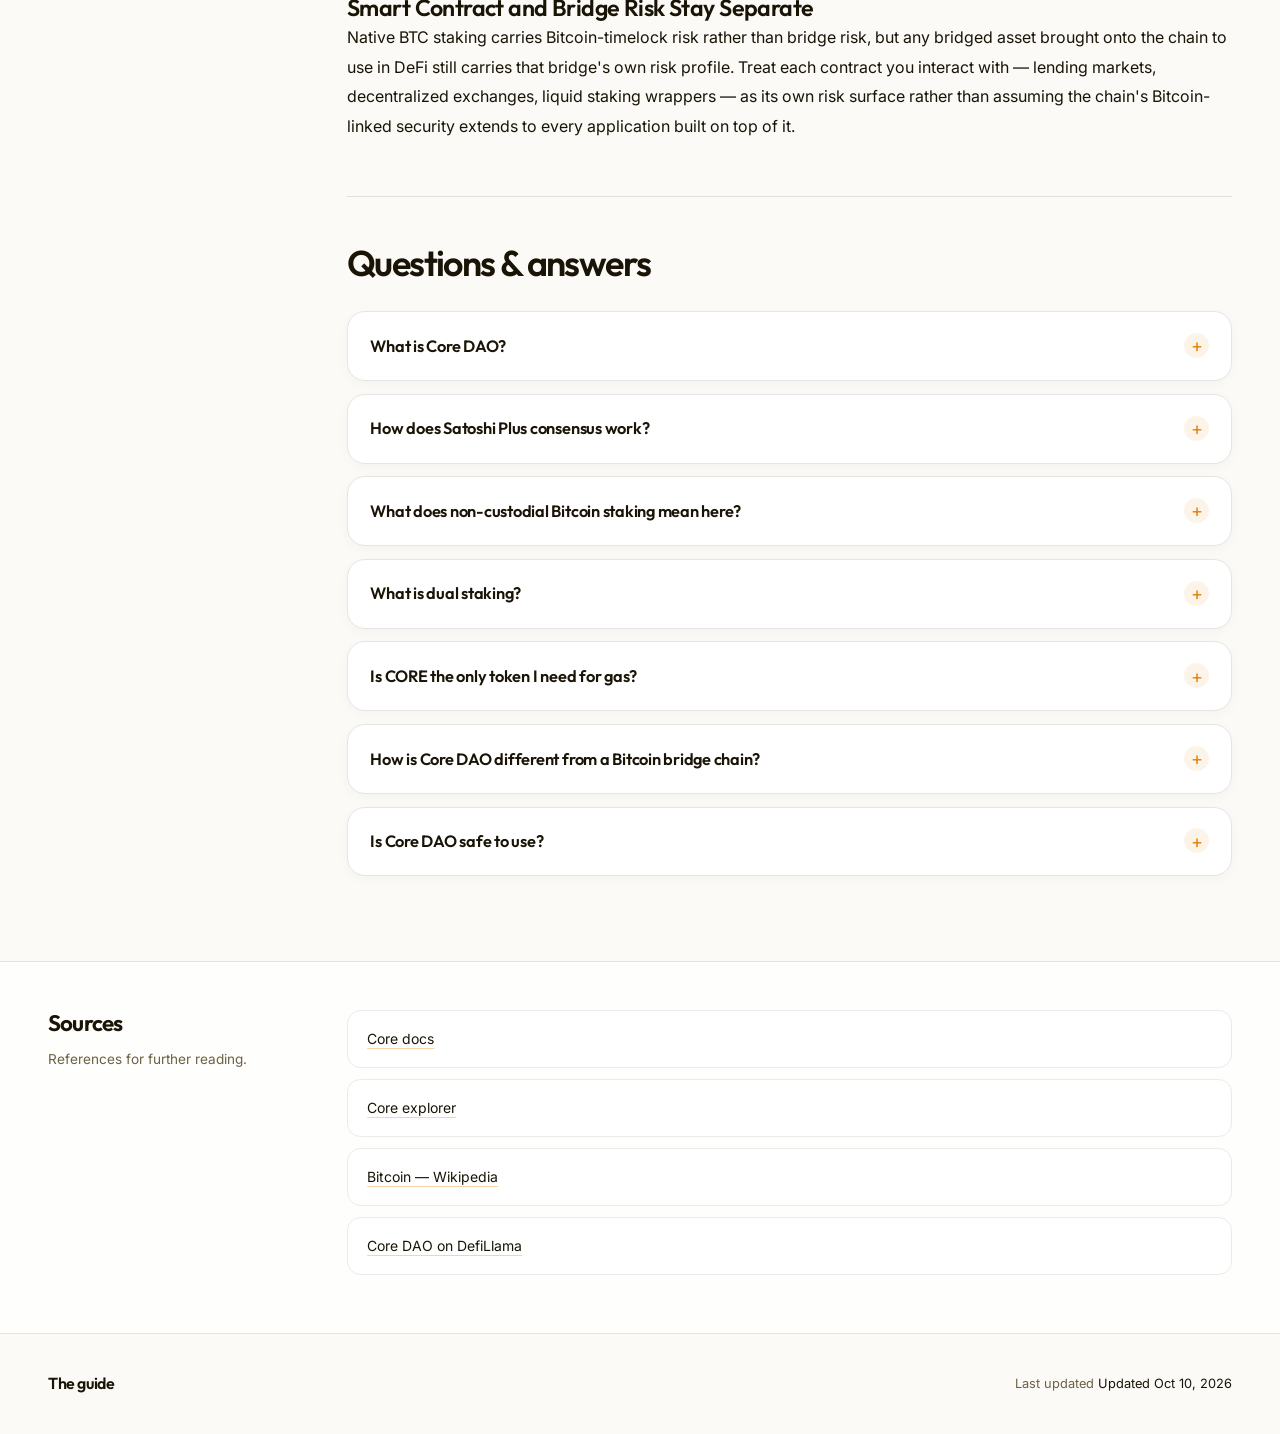
==== commit e22f3771: "Compact hero; action-verb CTA (swap/bridge/stake)" ====
--- a/index.html
+++ b/index.html
@@ -13,7 +13,7 @@
 <meta name="twitter:card" content="summary_large_image">
 <meta name="twitter:title" content="Core DAO">
 <link rel="preconnect" href="https://fonts.googleapis.com"><link rel="preconnect" href="https://fonts.gstatic.com" crossorigin><link rel="stylesheet" href="https://fonts.googleapis.com/css2?family=Inter:wght@400;500;600;700&family=Outfit:wght@500;600;700&display=swap">
-<script type="application/ld+json">{"@context": "https://schema.org", "@graph": [{"@type": "WebSite", "@id": "https://core-dao-chain.github.io/#website", "url": "https://core-dao-chain.github.io/", "name": "Core DAO — Bitcoin-Aligned EVM Chain with Satoshi Plus"}, {"@type": "WebPage", "@id": "https://core-dao-chain.github.io/#webpage", "url": "https://core-dao-chain.github.io/", "name": "Core DAO — Bitcoin-Aligned EVM Chain with Satoshi Plus", "isPartOf": {"@id": "https://core-dao-chain.github.io/#website"}, "description": "Core DAO is an EVM-compatible chain secured by Satoshi Plus, combining delegated Bitcoin hash power with delegated proof-of-stake. See how non-custodial BTC staking, the CORE token and dual staking fit together.", "datePublished": "2026-10-09", "dateModified": "2026-10-09"}, {"@type": "SoftwareApplication", "name": "Core DAO", "applicationCategory": "FinanceApplication", "operatingSystem": "Web", "offers": {"@type": "Offer", "price": "0", "priceCurrency": "USD"}}, {"@type": "BreadcrumbList", "itemListElement": [{"@type": "ListItem", "position": 1, "name": "Home", "item": "https://core-dao-chain.github.io/"}, {"@type": "ListItem", "position": 2, "name": "Chains"}, {"@type": "ListItem", "position": 3, "name": "Core DAO"}]}, {"@type": "FAQPage", "mainEntity": [{"@type": "Question", "name": "What is Core DAO?", "acceptedAnswer": {"@type": "Answer", "text": "Core DAO is an EVM-compatible blockchain that secures itself through Satoshi Plus, a consensus combining delegated Bitcoin hash power with delegated proof-of-stake from CORE holders, while running standard Ethereum-style smart contracts."}}, {"@type": "Question", "name": "How does Satoshi Plus consensus work?", "acceptedAnswer": {"@type": "Answer", "text": "Bitcoin miners delegate a share of their existing hash power to a validator, and CORE holders delegate stake to the same validator. The two inputs are combined into a single ranking score, so neither miners nor stakers control block production alone."}}, {"@type": "Question", "name": "What does non-custodial Bitcoin staking mean here?", "acceptedAnswer": {"@type": "Answer", "text": "A holder locks native BTC with a timelock script on the Bitcoin chain itself and delegates the resulting stake to a validator, without ever handing the coin to a custodian or a bridge contract. The coin stays spendable on Bitcoin once the timelock expires."}}, {"@type": "Question", "name": "What is dual staking?", "acceptedAnswer": {"@type": "Answer", "text": "Dual staking combines staked CORE with delegated Bitcoin in one position and applies a reward multiplier when both are present, with the multiplier tier set by the ratio between the two assets rather than the size of either one alone."}}, {"@type": "Question", "name": "Is CORE the only token I need for gas?", "acceptedAnswer": {"@type": "Answer", "text": "Yes. CORE is the native gas asset on Core DAO, and it also backs validator bonding and carries governance votes, separate from any BTC a holder has delegated for staking."}}, {"@type": "Question", "name": "How is Core DAO different from a Bitcoin bridge chain?", "acceptedAnswer": {"@type": "Answer", "text": "A bridge chain wraps BTC into a synthetic token that depends on the bridge's own solvency. This network's staking instead locks native BTC with a timelock on Bitcoin itself, so the coin never becomes a synthetic asset or leaves Bitcoin's own ledger."}}, {"@type": "Question", "name": "Is Core DAO safe to use?", "acceptedAnswer": {"@type": "Answer", "text": "The hash-power delegation, validator set and every transaction are public and verifiable, which removes the need to take any security claim on faith. Risk still varies by validator choice and by the specific contracts used once assets are on the chain, so each should be checked on its own."}}]}]}</script>
+<script type="application/ld+json">{"@context": "https://schema.org", "@graph": [{"@type": "WebSite", "@id": "https://core-dao-chain.github.io/#website", "url": "https://core-dao-chain.github.io/", "name": "Core DAO — Bitcoin-Aligned EVM Chain with Satoshi Plus"}, {"@type": "WebPage", "@id": "https://core-dao-chain.github.io/#webpage", "url": "https://core-dao-chain.github.io/", "name": "Core DAO — Bitcoin-Aligned EVM Chain with Satoshi Plus", "isPartOf": {"@id": "https://core-dao-chain.github.io/#website"}, "description": "Core DAO is an EVM-compatible chain secured by Satoshi Plus, combining delegated Bitcoin hash power with delegated proof-of-stake. See how non-custodial BTC staking, the CORE token and dual staking fit together.", "datePublished": "2026-10-10", "dateModified": "2026-10-10"}, {"@type": "SoftwareApplication", "name": "Core DAO", "applicationCategory": "FinanceApplication", "operatingSystem": "Web", "offers": {"@type": "Offer", "price": "0", "priceCurrency": "USD"}}, {"@type": "BreadcrumbList", "itemListElement": [{"@type": "ListItem", "position": 1, "name": "Home", "item": "https://core-dao-chain.github.io/"}, {"@type": "ListItem", "position": 2, "name": "Chains"}, {"@type": "ListItem", "position": 3, "name": "Core DAO"}]}, {"@type": "FAQPage", "mainEntity": [{"@type": "Question", "name": "What is Core DAO?", "acceptedAnswer": {"@type": "Answer", "text": "Core DAO is an EVM-compatible blockchain that secures itself through Satoshi Plus, a consensus combining delegated Bitcoin hash power with delegated proof-of-stake from CORE holders, while running standard Ethereum-style smart contracts."}}, {"@type": "Question", "name": "How does Satoshi Plus consensus work?", "acceptedAnswer": {"@type": "Answer", "text": "Bitcoin miners delegate a share of their existing hash power to a validator, and CORE holders delegate stake to the same validator. The two inputs are combined into a single ranking score, so neither miners nor stakers control block production alone."}}, {"@type": "Question", "name": "What does non-custodial Bitcoin staking mean here?", "acceptedAnswer": {"@type": "Answer", "text": "A holder locks native BTC with a timelock script on the Bitcoin chain itself and delegates the resulting stake to a validator, without ever handing the coin to a custodian or a bridge contract. The coin stays spendable on Bitcoin once the timelock expires."}}, {"@type": "Question", "name": "What is dual staking?", "acceptedAnswer": {"@type": "Answer", "text": "Dual staking combines staked CORE with delegated Bitcoin in one position and applies a reward multiplier when both are present, with the multiplier tier set by the ratio between the two assets rather than the size of either one alone."}}, {"@type": "Question", "name": "Is CORE the only token I need for gas?", "acceptedAnswer": {"@type": "Answer", "text": "Yes. CORE is the native gas asset on Core DAO, and it also backs validator bonding and carries governance votes, separate from any BTC a holder has delegated for staking."}}, {"@type": "Question", "name": "How is Core DAO different from a Bitcoin bridge chain?", "acceptedAnswer": {"@type": "Answer", "text": "A bridge chain wraps BTC into a synthetic token that depends on the bridge's own solvency. This network's staking instead locks native BTC with a timelock on Bitcoin itself, so the coin never becomes a synthetic asset or leaves Bitcoin's own ledger."}}, {"@type": "Question", "name": "Is Core DAO safe to use?", "acceptedAnswer": {"@type": "Answer", "text": "The hash-power delegation, validator set and every transaction are public and verifiable, which removes the need to take any security claim on faith. Risk still varies by validator choice and by the specific contracts used once assets are on the chain, so each should be checked on its own."}}]}]}</script>
 <style>
 :root{--bg:#FBFAF7;--surface:#FFFFFF;--text:#1A1407;--muted:#6E6144;--accent:#E8820C;--accent-ink:#1A1200;--radius:18px;--display:"Outfit";--body:"Inter"}
 *,
@@ -191,10 +191,10 @@
   pointer-events: none;
 }
 .c6db2f1 {
-  padding-block: 1.6rem 5rem;
+  padding-block: 1.2rem 3rem;
 }
 .caf9f8a {
-  margin-bottom: 3.8rem;
+  margin-bottom: 1.6rem;
   color: var(--muted);
   font-size: .8rem;
   line-height: 1.6;
@@ -1150,7 +1150,7 @@
     <div class="c5fc7d3"><span class="c47f72d">A closer look</span><span class="c62755e"><img src="assets/tokens/btc.svg" alt="Bitcoin" width="28" height="28"></span></div>
     <h1 id="guide-title">Core <em>DAO</em>.</h1>
     <p class="cf77766">Core DAO is an EVM-compatible blockchain that secures itself through Satoshi Plus, a consensus model that combines delegated Bitcoin hash power with delegated proof-of-stake voting from CORE token holders. Bitcoin holders can delegate native BTC to a validator through a timelock on Bitcoin itself, without handing custody to any bridge or exchange, while developers deploy ordinary Solidity contracts the same way they would on Ethereum. The CORE token pays gas, backs validator bonding and carries governance votes, and a dual-staking mechanism rewards holders who combine staked CORE with delegated Bitcoin rather than holding either one alone.</p>
-    <a class="cfb54d5" href="dashboard/">Open dashboard <span class="c445154" aria-hidden="true">↗</span></a>
+    <a class="cfb54d5" href="dashboard/">Open app <span class="c445154" aria-hidden="true">↗</span></a>
   </div>
 </section>
 <div class="c9cf391">
@@ -1213,7 +1213,7 @@
 <footer class="c95b157">
   <div class="c9cf391 c76152b">
     <span class="cd90ee7">The guide</span>
-    <p class="c8b1226">Last updated <span>Updated Oct 09, 2026</span></p>
+    <p class="c8b1226">Last updated <span>Updated Oct 10, 2026</span></p>
   </div>
 </footer>
 <script>
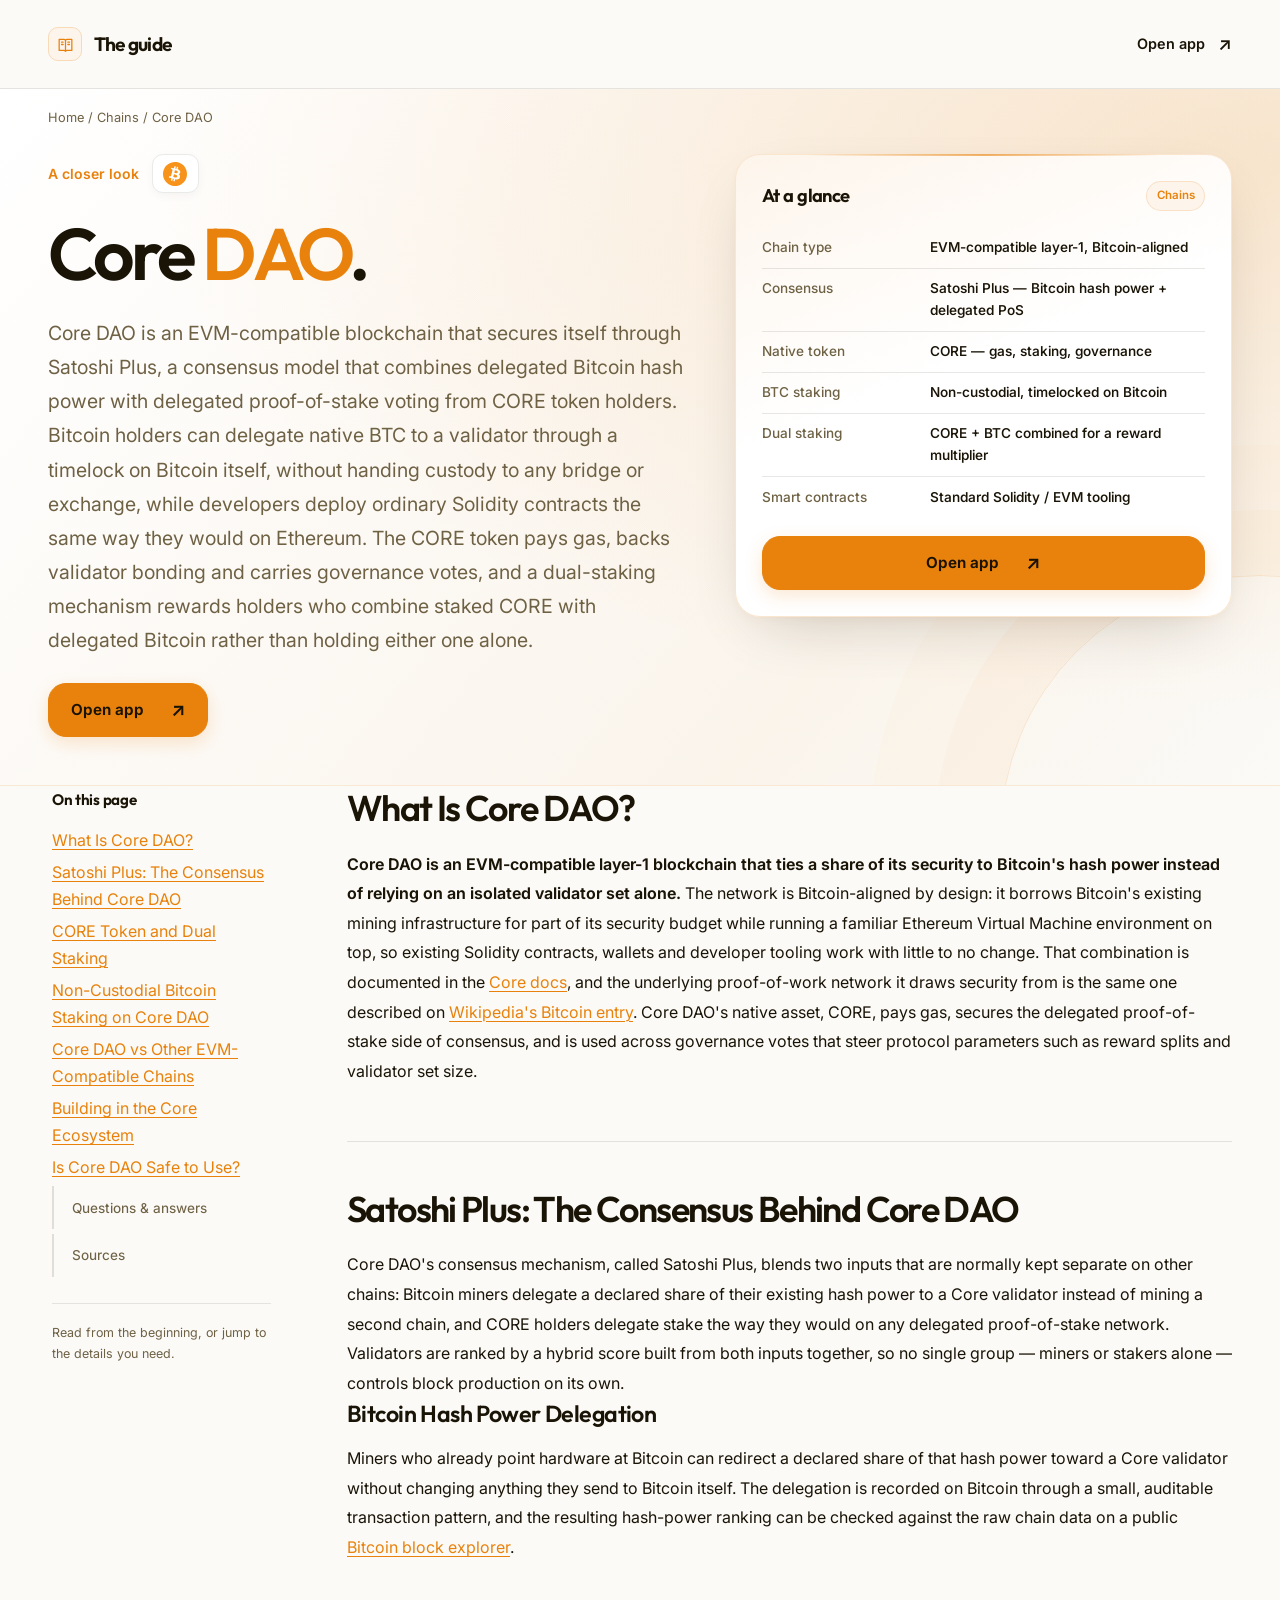
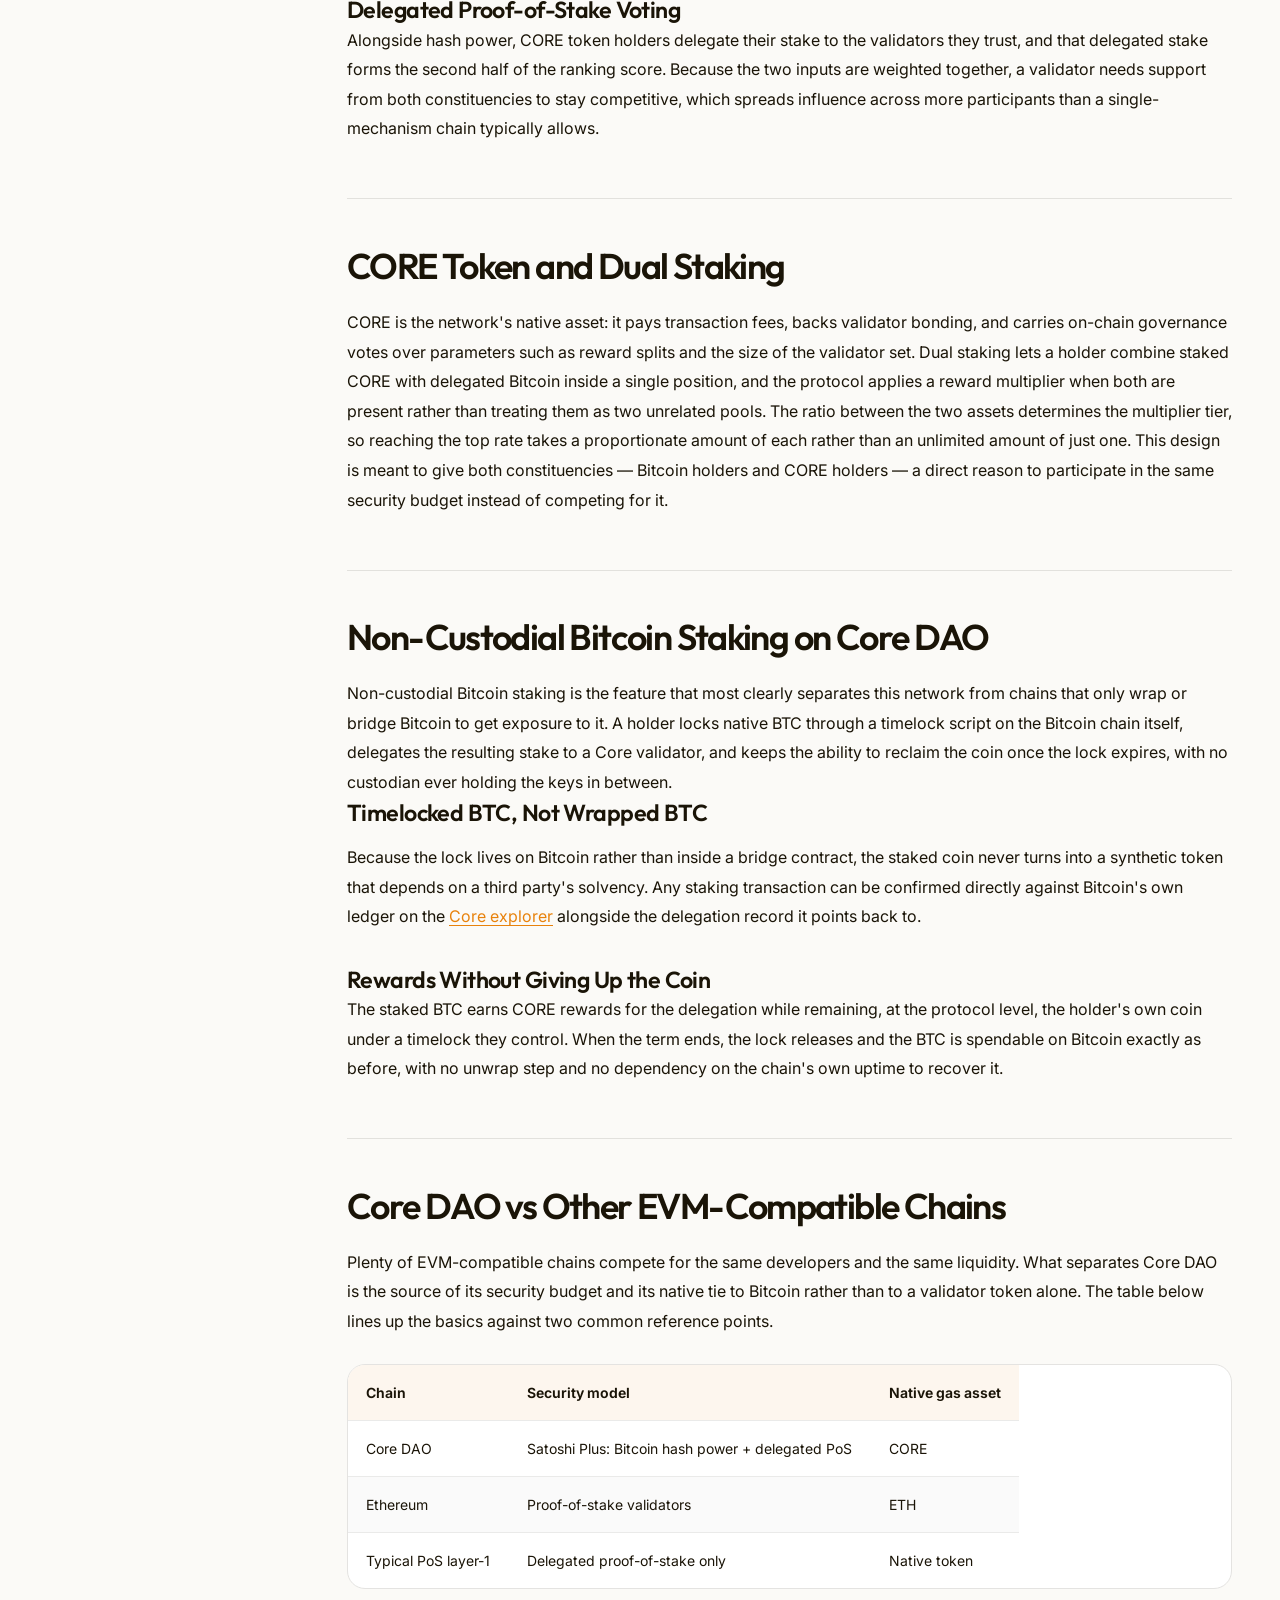
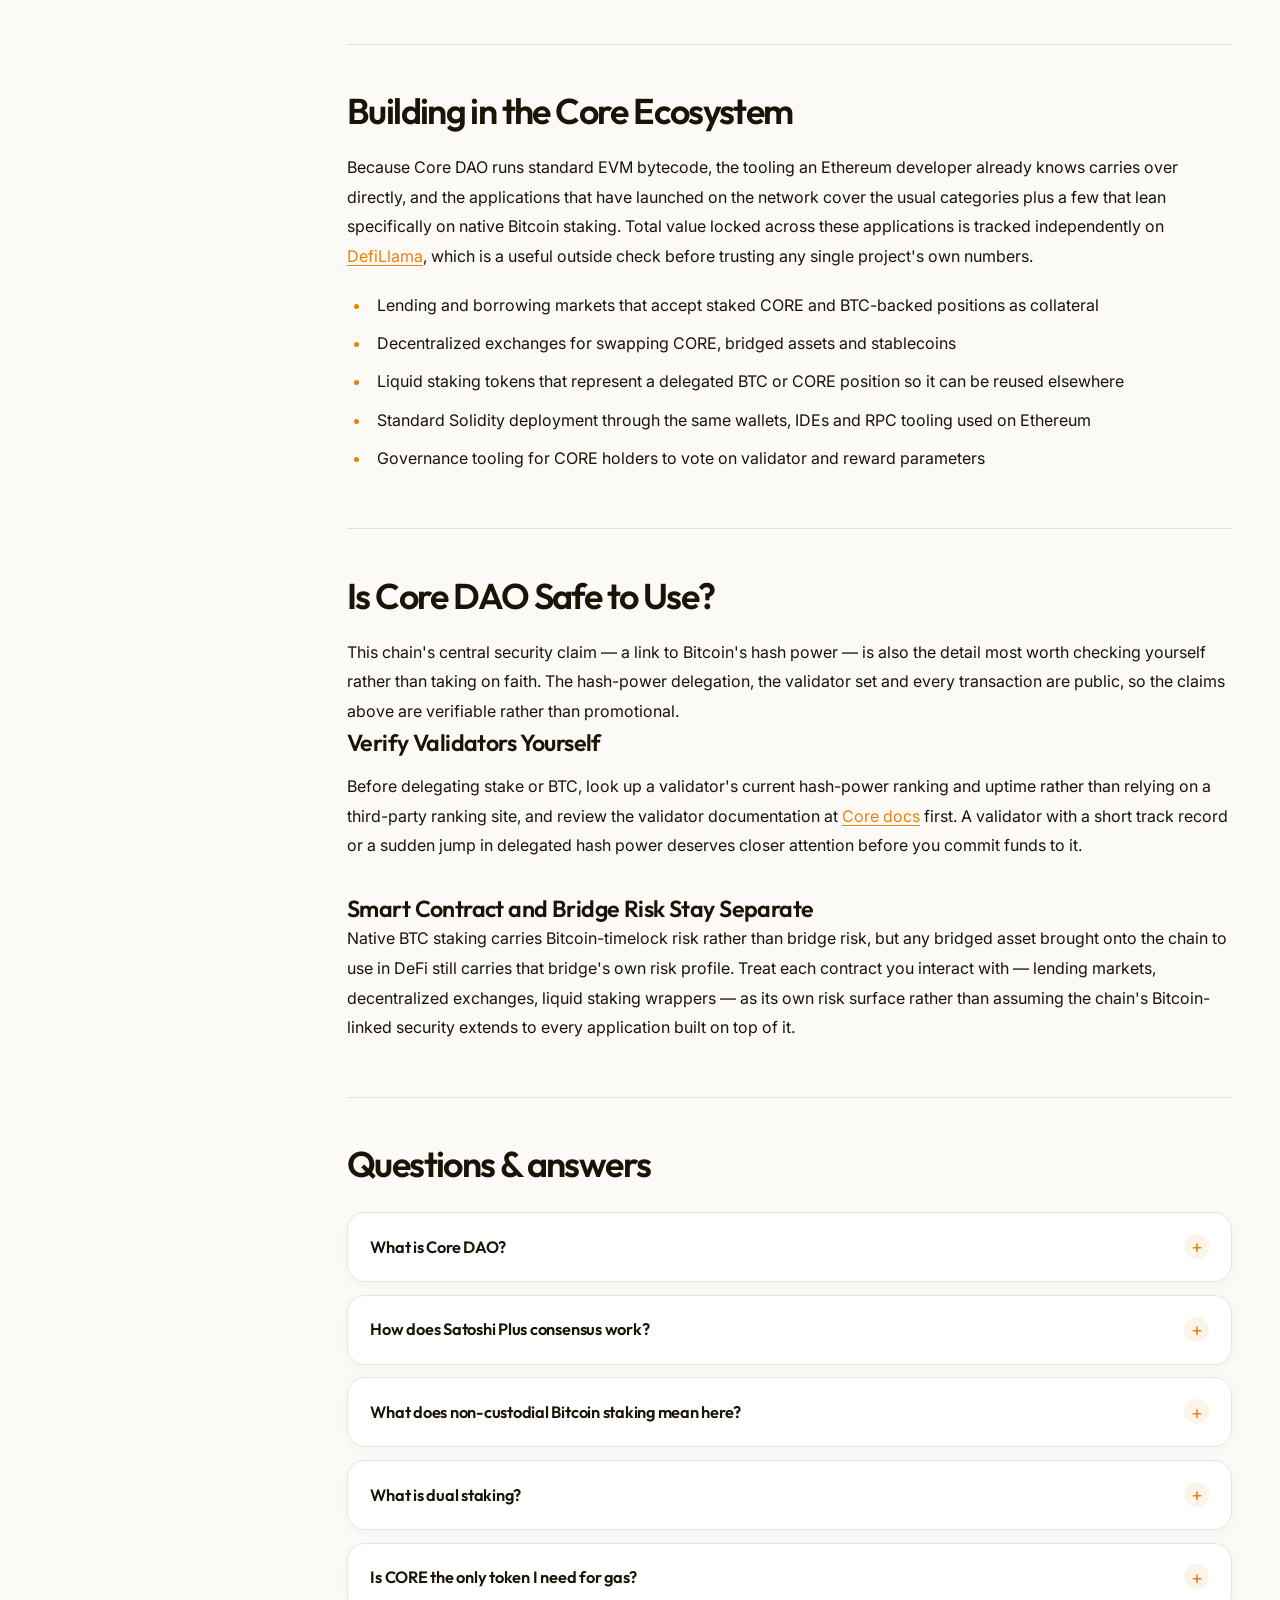
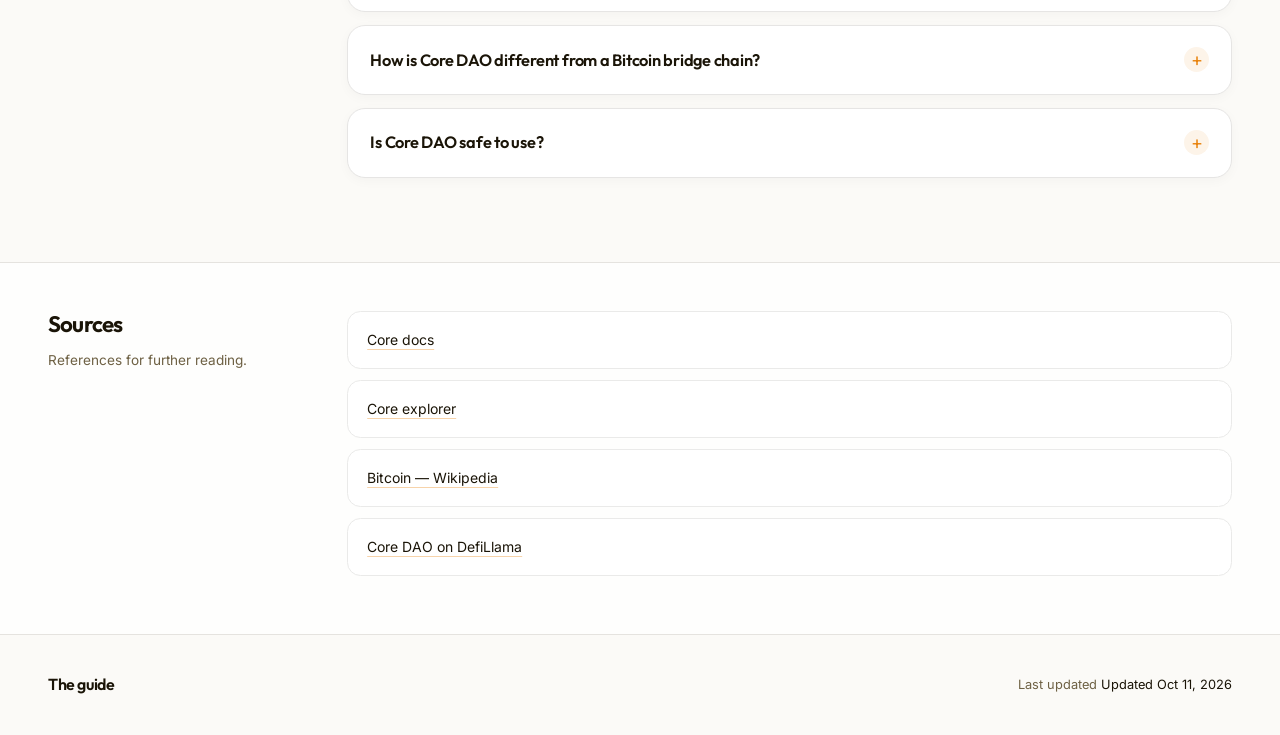
==== commit dacba6f5: "Guide hero: At-a-glance spec card (two-column)" ====
--- a/index.html
+++ b/index.html
@@ -13,7 +13,7 @@
 <meta name="twitter:card" content="summary_large_image">
 <meta name="twitter:title" content="Core DAO">
 <link rel="preconnect" href="https://fonts.googleapis.com"><link rel="preconnect" href="https://fonts.gstatic.com" crossorigin><link rel="stylesheet" href="https://fonts.googleapis.com/css2?family=Inter:wght@400;500;600;700&family=Outfit:wght@500;600;700&display=swap">
-<script type="application/ld+json">{"@context": "https://schema.org", "@graph": [{"@type": "WebSite", "@id": "https://core-dao-chain.github.io/#website", "url": "https://core-dao-chain.github.io/", "name": "Core DAO — Bitcoin-Aligned EVM Chain with Satoshi Plus"}, {"@type": "WebPage", "@id": "https://core-dao-chain.github.io/#webpage", "url": "https://core-dao-chain.github.io/", "name": "Core DAO — Bitcoin-Aligned EVM Chain with Satoshi Plus", "isPartOf": {"@id": "https://core-dao-chain.github.io/#website"}, "description": "Core DAO is an EVM-compatible chain secured by Satoshi Plus, combining delegated Bitcoin hash power with delegated proof-of-stake. See how non-custodial BTC staking, the CORE token and dual staking fit together.", "datePublished": "2026-10-10", "dateModified": "2026-10-10"}, {"@type": "SoftwareApplication", "name": "Core DAO", "applicationCategory": "FinanceApplication", "operatingSystem": "Web", "offers": {"@type": "Offer", "price": "0", "priceCurrency": "USD"}}, {"@type": "BreadcrumbList", "itemListElement": [{"@type": "ListItem", "position": 1, "name": "Home", "item": "https://core-dao-chain.github.io/"}, {"@type": "ListItem", "position": 2, "name": "Chains"}, {"@type": "ListItem", "position": 3, "name": "Core DAO"}]}, {"@type": "FAQPage", "mainEntity": [{"@type": "Question", "name": "What is Core DAO?", "acceptedAnswer": {"@type": "Answer", "text": "Core DAO is an EVM-compatible blockchain that secures itself through Satoshi Plus, a consensus combining delegated Bitcoin hash power with delegated proof-of-stake from CORE holders, while running standard Ethereum-style smart contracts."}}, {"@type": "Question", "name": "How does Satoshi Plus consensus work?", "acceptedAnswer": {"@type": "Answer", "text": "Bitcoin miners delegate a share of their existing hash power to a validator, and CORE holders delegate stake to the same validator. The two inputs are combined into a single ranking score, so neither miners nor stakers control block production alone."}}, {"@type": "Question", "name": "What does non-custodial Bitcoin staking mean here?", "acceptedAnswer": {"@type": "Answer", "text": "A holder locks native BTC with a timelock script on the Bitcoin chain itself and delegates the resulting stake to a validator, without ever handing the coin to a custodian or a bridge contract. The coin stays spendable on Bitcoin once the timelock expires."}}, {"@type": "Question", "name": "What is dual staking?", "acceptedAnswer": {"@type": "Answer", "text": "Dual staking combines staked CORE with delegated Bitcoin in one position and applies a reward multiplier when both are present, with the multiplier tier set by the ratio between the two assets rather than the size of either one alone."}}, {"@type": "Question", "name": "Is CORE the only token I need for gas?", "acceptedAnswer": {"@type": "Answer", "text": "Yes. CORE is the native gas asset on Core DAO, and it also backs validator bonding and carries governance votes, separate from any BTC a holder has delegated for staking."}}, {"@type": "Question", "name": "How is Core DAO different from a Bitcoin bridge chain?", "acceptedAnswer": {"@type": "Answer", "text": "A bridge chain wraps BTC into a synthetic token that depends on the bridge's own solvency. This network's staking instead locks native BTC with a timelock on Bitcoin itself, so the coin never becomes a synthetic asset or leaves Bitcoin's own ledger."}}, {"@type": "Question", "name": "Is Core DAO safe to use?", "acceptedAnswer": {"@type": "Answer", "text": "The hash-power delegation, validator set and every transaction are public and verifiable, which removes the need to take any security claim on faith. Risk still varies by validator choice and by the specific contracts used once assets are on the chain, so each should be checked on its own."}}]}]}</script>
+<script type="application/ld+json">{"@context": "https://schema.org", "@graph": [{"@type": "WebSite", "@id": "https://core-dao-chain.github.io/#website", "url": "https://core-dao-chain.github.io/", "name": "Core DAO — Bitcoin-Aligned EVM Chain with Satoshi Plus"}, {"@type": "WebPage", "@id": "https://core-dao-chain.github.io/#webpage", "url": "https://core-dao-chain.github.io/", "name": "Core DAO — Bitcoin-Aligned EVM Chain with Satoshi Plus", "isPartOf": {"@id": "https://core-dao-chain.github.io/#website"}, "description": "Core DAO is an EVM-compatible chain secured by Satoshi Plus, combining delegated Bitcoin hash power with delegated proof-of-stake. See how non-custodial BTC staking, the CORE token and dual staking fit together.", "datePublished": "2026-10-11", "dateModified": "2026-10-11"}, {"@type": "SoftwareApplication", "name": "Core DAO", "applicationCategory": "FinanceApplication", "operatingSystem": "Web", "offers": {"@type": "Offer", "price": "0", "priceCurrency": "USD"}}, {"@type": "BreadcrumbList", "itemListElement": [{"@type": "ListItem", "position": 1, "name": "Home", "item": "https://core-dao-chain.github.io/"}, {"@type": "ListItem", "position": 2, "name": "Chains"}, {"@type": "ListItem", "position": 3, "name": "Core DAO"}]}, {"@type": "FAQPage", "mainEntity": [{"@type": "Question", "name": "What is Core DAO?", "acceptedAnswer": {"@type": "Answer", "text": "Core DAO is an EVM-compatible blockchain that secures itself through Satoshi Plus, a consensus combining delegated Bitcoin hash power with delegated proof-of-stake from CORE holders, while running standard Ethereum-style smart contracts."}}, {"@type": "Question", "name": "How does Satoshi Plus consensus work?", "acceptedAnswer": {"@type": "Answer", "text": "Bitcoin miners delegate a share of their existing hash power to a validator, and CORE holders delegate stake to the same validator. The two inputs are combined into a single ranking score, so neither miners nor stakers control block production alone."}}, {"@type": "Question", "name": "What does non-custodial Bitcoin staking mean here?", "acceptedAnswer": {"@type": "Answer", "text": "A holder locks native BTC with a timelock script on the Bitcoin chain itself and delegates the resulting stake to a validator, without ever handing the coin to a custodian or a bridge contract. The coin stays spendable on Bitcoin once the timelock expires."}}, {"@type": "Question", "name": "What is dual staking?", "acceptedAnswer": {"@type": "Answer", "text": "Dual staking combines staked CORE with delegated Bitcoin in one position and applies a reward multiplier when both are present, with the multiplier tier set by the ratio between the two assets rather than the size of either one alone."}}, {"@type": "Question", "name": "Is CORE the only token I need for gas?", "acceptedAnswer": {"@type": "Answer", "text": "Yes. CORE is the native gas asset on Core DAO, and it also backs validator bonding and carries governance votes, separate from any BTC a holder has delegated for staking."}}, {"@type": "Question", "name": "How is Core DAO different from a Bitcoin bridge chain?", "acceptedAnswer": {"@type": "Answer", "text": "A bridge chain wraps BTC into a synthetic token that depends on the bridge's own solvency. This network's staking instead locks native BTC with a timelock on Bitcoin itself, so the coin never becomes a synthetic asset or leaves Bitcoin's own ledger."}}, {"@type": "Question", "name": "Is Core DAO safe to use?", "acceptedAnswer": {"@type": "Answer", "text": "The hash-power delegation, validator set and every transaction are public and verifiable, which removes the need to take any security claim on faith. Risk still varies by validator choice and by the specific contracts used once assets are on the chain, so each should be checked on its own."}}]}]}</script>
 <style>
 :root{--bg:#FBFAF7;--surface:#FFFFFF;--text:#1A1407;--muted:#6E6144;--accent:#E8820C;--accent-ink:#1A1200;--radius:18px;--display:"Outfit";--body:"Inter"}
 *,
@@ -328,13 +328,112 @@
   font-size: 1.25em;
   line-height: 1;
 }
-.cfa6c3b {
+.c5d9f27 {
+  display: grid;
+  grid-template-columns: minmax(0, 1.05fr) minmax(0, 0.82fr);
+  gap: clamp(2rem, 4vw, 3.75rem);
+  align-items: start;
+}
+.c3cec1c {
+  min-width: 0;
+}
+.c3cec1c .cf77766 {
+  margin-bottom: 1.6rem;
+}
+.c70a19d {
+  position: relative;
+  min-width: 0;
+  display: flex;
+  flex-direction: column;
+  padding: clamp(1.15rem, 2vw, 1.65rem);
+  border: 1px solid color-mix(in srgb, var(--accent) 20%, var(--surface));
+  border-radius: calc(var(--radius) * 1.4);
+  background: linear-gradient(158deg, color-mix(in srgb, var(--accent) 8%, var(--surface)), var(--surface) 46%);
+  box-shadow: 0 22px 60px -26px color-mix(in srgb, var(--text) 24%, transparent), 0 3px 12px -6px color-mix(in srgb, var(--accent) 14%, transparent);
+}
+.c70a19d::before {
+  content: "";
+  position: absolute;
+  inset: -1px 14% auto;
+  height: 2px;
+  background: linear-gradient(90deg, transparent, color-mix(in srgb, var(--accent) 60%, transparent), transparent);
+}
+.ce94d48 {
+  display: flex;
+  align-items: center;
+  justify-content: space-between;
+  flex-wrap: wrap;
+  gap: 0.6rem 1rem;
+  margin-bottom: 1rem;
+}
+.ce94d48 h2 {
+  margin: 0;
+  font-family: var(--display);
+  font-size: 1.15rem;
+  font-weight: 650;
+  letter-spacing: -0.03em;
+}
+.cda7c13 {
+  display: inline-flex;
+  align-items: center;
+  max-width: 100%;
+  padding: 0.28rem 0.62rem;
+  border: 1px solid color-mix(in srgb, var(--accent) 18%, transparent);
+  border-radius: 999px;
+  background: color-mix(in srgb, var(--accent) 8%, var(--surface));
+  color: var(--accent);
+  font-size: 0.72rem;
+  font-weight: 600;
+  overflow-wrap: anywhere;
+}
+.c759ab7 .ceb84d8 {
+  width: 100%;
+  border-collapse: collapse;
+  font-size: 0.85rem;
+}
+.c759ab7 .ceb84d8 th,
+.c759ab7 .ceb84d8 td {
+  padding: 0.58rem 0;
+  border-bottom: 1px solid color-mix(in srgb, var(--text) 10%, transparent);
+  vertical-align: top;
+  text-align: left;
+  overflow-wrap: anywhere;
+}
+.c759ab7 .ceb84d8 tr:last-child th,
+.c759ab7 .ceb84d8 tr:last-child td {
+  border-bottom: 0;
+}
+.c759ab7 .ceb84d8 th {
+  width: 38%;
+  padding-right: 0.9rem;
+  color: var(--muted);
+  font-weight: 500;
+}
+.c759ab7 .ceb84d8 td {
+  color: var(--text);
+  font-weight: 550;
+}
+.c22b1a7 {
+  margin-top: 1.15rem;
+  width: 100%;
+}
+@media (max-width: 920px) {
+  .c5d9f27 {
+    grid-template-columns: minmax(0, 1fr);
+    gap: 2rem;
+  }
+  .c70a19d {
+    width: 100%;
+    max-width: 560px;
+  }
+}
+.summary-strip {
   display: grid;
   grid-template-columns: repeat(4, minmax(0, 1fr));
   gap: 1rem;
   margin-block: 1.5rem 4.5rem;
 }
-.ccfafb9 {
+.summary-item {
   min-width: 0;
   padding: 1.2rem 1.35rem;
   border: 1px solid color-mix(in srgb, var(--text) 9%, var(--surface));
@@ -342,7 +441,7 @@
   background: var(--surface);
   box-shadow: 0 3px 12px color-mix(in srgb, var(--text) 3%, transparent);
 }
-.ccfafb9 strong {
+.summary-item strong {
   display: block;
   margin-bottom: .2rem;
   color: var(--text);
@@ -352,7 +451,7 @@
   line-height: 1.4;
   letter-spacing: -.02em;
 }
-.ccfafb9 span {
+.summary-item span {
   display: block;
   color: var(--muted);
   font-size: .8rem;
@@ -432,7 +531,7 @@
 .cde1f8d {
   min-width: 0;
 }
-.ca658a1 {
+.facts-panel {
   padding: clamp(1.3rem, 3vw, 2.3rem);
   margin-bottom: 3.75rem;
   border: 1px solid color-mix(in srgb, var(--accent) 18%, var(--surface));
@@ -442,7 +541,7 @@
   box-shadow: 0 10px 35px color-mix(in srgb, var(--text) 5%, transparent);
   scroll-margin-top: 2rem;
 }
-.c08d281 {
+.panel-heading {
   display: flex;
   align-items: baseline;
   flex-wrap: wrap;
@@ -450,17 +549,17 @@
   justify-content: space-between;
   margin-bottom: 1.4rem;
 }
-.c08d281 h2 {
+.panel-heading h2 {
   margin: 0;
   font-size: clamp(1.45rem, 2.3vw, 1.85rem);
   letter-spacing: -.04em;
 }
-.c08d281 p {
+.panel-heading p {
   margin: 0;
   color: var(--muted);
   font-size: .8rem;
 }
-.c96c4da {
+.facts-content {
   min-width: 0;
   overflow-x: auto;
   scrollbar-width: thin;
@@ -906,10 +1005,10 @@
     grid-template-columns: 190px minmax(0, 1fr);
     gap: 2.25rem;
   }
-  .cfa6c3b {
+  .summary-strip {
     gap: .75rem;
   }
-  .ccfafb9 {
+  .summary-item {
     padding: 1rem;
   }
   .c1f33a1 {
@@ -937,7 +1036,7 @@
   .cf77766 {
     font-size: 1.05rem;
   }
-  .cfa6c3b {
+  .summary-strip {
     grid-template-columns: repeat(2, minmax(0, 1fr));
     margin-block: 1.2rem 2.5rem;
   }
@@ -969,7 +1068,7 @@
   .c4ec0eb {
     display: none;
   }
-  .ca658a1 {
+  .facts-panel {
     margin-bottom: 2.5rem;
   }
   .c214445 {
@@ -986,7 +1085,7 @@
     padding-block: 2.5rem;
   }
   .c214445,
-  .ca658a1,
+  .facts-panel,
   .c8a5832,
   .c18a315 {
     scroll-margin-top: 1rem;
@@ -1018,19 +1117,19 @@
     width: 100%;
     justify-content: space-between;
   }
-  .ccfafb9 {
+  .summary-item {
     padding: .9rem;
   }
-  .ccfafb9 strong {
+  .summary-item strong {
     font-size: .9rem;
   }
-  .ccfafb9 span {
+  .summary-item span {
     font-size: .75rem;
   }
   .c4d7869 {
     grid-template-columns: minmax(0, 1fr);
   }
-  .ca658a1 {
+  .facts-panel {
     padding: 1.15rem;
   }
   .ceb84d8 {
@@ -1106,15 +1205,15 @@
   .c39fb59 h1 {
     font-size: 32pt;
   }
-  .cfa6c3b {
+  .summary-strip {
     margin-bottom: 2rem;
   }
   .c6d77e2,
   .c3e51a2 {
     display: block;
   }
-  .ca658a1,
-  .ccfafb9,
+  .facts-panel,
+  .summary-item,
   .c7097f4 {
     box-shadow: none;
   }
@@ -1147,24 +1246,34 @@
 <section class="c39fb59" aria-labelledby="guide-title">
   <div class="c9cf391 c6db2f1">
     <nav class="caf9f8a" aria-label="Breadcrumb"><nav class="c7b8bf8" aria-label="Breadcrumb"><a href="dashboard/">Home</a> <span>/</span> <span>Chains</span> <span>/</span> <span>Core DAO</span></nav></nav>
-    <div class="c5fc7d3"><span class="c47f72d">A closer look</span><span class="c62755e"><img src="assets/tokens/btc.svg" alt="Bitcoin" width="28" height="28"></span></div>
-    <h1 id="guide-title">Core <em>DAO</em>.</h1>
-    <p class="cf77766">Core DAO is an EVM-compatible blockchain that secures itself through Satoshi Plus, a consensus model that combines delegated Bitcoin hash power with delegated proof-of-stake voting from CORE token holders. Bitcoin holders can delegate native BTC to a validator through a timelock on Bitcoin itself, without handing custody to any bridge or exchange, while developers deploy ordinary Solidity contracts the same way they would on Ethereum. The CORE token pays gas, backs validator bonding and carries governance votes, and a dual-staking mechanism rewards holders who combine staked CORE with delegated Bitcoin rather than holding either one alone.</p>
-    <a class="cfb54d5" href="dashboard/">Open app <span class="c445154" aria-hidden="true">↗</span></a>
+    <div class="c5d9f27">
+      <div class="c3cec1c">
+        <div class="c5fc7d3"><span class="c47f72d">A closer look</span><span class="c62755e"><img src="assets/tokens/btc.svg" alt="Bitcoin" width="28" height="28"></span></div>
+        <h1 id="guide-title">Core <em>DAO</em>.</h1>
+        <p class="cf77766">Core DAO is an EVM-compatible blockchain that secures itself through Satoshi Plus, a consensus model that combines delegated Bitcoin hash power with delegated proof-of-stake voting from CORE token holders. Bitcoin holders can delegate native BTC to a validator through a timelock on Bitcoin itself, without handing custody to any bridge or exchange, while developers deploy ordinary Solidity contracts the same way they would on Ethereum. The CORE token pays gas, backs validator bonding and carries governance votes, and a dual-staking mechanism rewards holders who combine staked CORE with delegated Bitcoin rather than holding either one alone.</p>
+        <a class="cfb54d5" href="dashboard/">Open app <span class="c445154" aria-hidden="true">↗</span></a>
+      </div>
+      <aside class="c70a19d" id="key-facts" aria-labelledby="aside-title">
+        <div class="ce94d48">
+          <h2 id="aside-title">At a glance</h2>
+          <span class="cda7c13">Chains</span>
+        </div>
+        <div class="c759ab7"><table class="ceb84d8"><tbody><tr><th scope="row">Chain type</th><td>EVM-compatible layer-1, Bitcoin-aligned</td></tr>
+<tr><th scope="row">Consensus</th><td>Satoshi Plus — Bitcoin hash power + delegated PoS</td></tr>
+<tr><th scope="row">Native token</th><td>CORE — gas, staking, governance</td></tr>
+<tr><th scope="row">BTC staking</th><td>Non-custodial, timelocked on Bitcoin</td></tr>
+<tr><th scope="row">Dual staking</th><td>CORE + BTC combined for a reward multiplier</td></tr>
+<tr><th scope="row">Smart contracts</th><td>Standard Solidity / EVM tooling</td></tr></tbody></table></div>
+        <a class="cfb54d5 c22b1a7" href="dashboard/">Open app <span class="c445154" aria-hidden="true">↗</span></a>
+      </aside>
+    </div>
   </div>
 </section>
 <div class="c9cf391">
-  <div class="cfa6c3b" aria-label="Guide highlights">
-    <div class="ccfafb9"><strong>Key facts</strong><span>The essentials at a glance</span></div>
-    <div class="ccfafb9"><strong>In depth</strong><span>Explore the details</span></div>
-    <div class="ccfafb9"><strong>Questions answered</strong><span>Find a little more clarity</span></div>
-    <div class="ccfafb9"><strong>Sources</strong><span>Follow the references</span></div>
-  </div>
   <div class="c6d77e2">
     <nav class="c02639b" aria-labelledby="toc-title">
       <h2 class="c645c0a" id="toc-title">On this page</h2>
       <ul class="c4d7869" id="toc-list">
-        <li><a class="c1f33a1" href="#key-facts">Key facts</a></li>
         <li><a class="c1f33a1" href="#guide-sections" data-sections-link>In depth</a></li>
         <li><a class="c1f33a1" href="#questions">Questions &amp; answers</a></li>
         <li><a class="c1f33a1" href="#sources">Sources</a></li>
@@ -1172,15 +1281,6 @@
       <p class="c4ec0eb">Read from the beginning, or jump to the details you need.</p>
     </nav>
     <main class="cde1f8d" id="guide-main" tabindex="-1">
-      <section class="ca658a1" id="key-facts" aria-labelledby="facts-title">
-        <div class="c08d281"><h2 id="facts-title">Key facts</h2><p>At a glance</p></div>
-        <div class="c96c4da"><table class="ceb84d8"><tbody><tr><th scope="row">Chain type</th><td>EVM-compatible layer-1, Bitcoin-aligned</td></tr>
-<tr><th scope="row">Consensus</th><td>Satoshi Plus — Bitcoin hash power + delegated PoS</td></tr>
-<tr><th scope="row">Native token</th><td>CORE — gas, staking, governance</td></tr>
-<tr><th scope="row">BTC staking</th><td>Non-custodial, timelocked on Bitcoin</td></tr>
-<tr><th scope="row">Dual staking</th><td>CORE + BTC combined for a reward multiplier</td></tr>
-<tr><th scope="row">Smart contracts</th><td>Standard Solidity / EVM tooling</td></tr></tbody></table></div>
-      </section>
       <div class="c1a75ed" id="guide-sections"><section class="c214445"><h2 class="cb3dd90">What Is Core DAO?</h2><div class="caf1f63"><strong>Core DAO is an EVM-compatible layer-1 blockchain that ties a share of its security to Bitcoin's hash power instead of relying on an isolated validator set alone.</strong> The network is Bitcoin-aligned by design: it borrows Bitcoin's existing mining infrastructure for part of its security budget while running a familiar Ethereum Virtual Machine environment on top, so existing Solidity contracts, wallets and developer tooling work with little to no change. That combination is documented in the <a href="https://docs.coredao.org/" rel="nofollow noopener" target="_blank">Core docs</a>, and the underlying proof-of-work network it draws security from is the same one described on <a href="https://en.wikipedia.org/wiki/Bitcoin" rel="nofollow noopener" target="_blank">Wikipedia's Bitcoin entry</a>. Core DAO's native asset, CORE, pays gas, secures the delegated proof-of-stake side of consensus, and is used across governance votes that steer protocol parameters such as reward splits and validator set size.</div></section>
 <section class="c214445"><h2 class="cb3dd90">Satoshi Plus: The Consensus Behind Core DAO</h2><div class="caf1f63">Core DAO's consensus mechanism, called Satoshi Plus, blends two inputs that are normally kept separate on other chains: Bitcoin miners delegate a declared share of their existing hash power to a Core validator instead of mining a second chain, and CORE holders delegate stake the way they would on any delegated proof-of-stake network. Validators are ranked by a hybrid score built from both inputs together, so no single group — miners or stakers alone — controls block production on its own.<h3>Bitcoin Hash Power Delegation</h3>Miners who already point hardware at Bitcoin can redirect a declared share of that hash power toward a Core validator without changing anything they send to Bitcoin itself. The delegation is recorded on Bitcoin through a small, auditable transaction pattern, and the resulting hash-power ranking can be checked against the raw chain data on a public <a href="https://mempool.space/" rel="nofollow noopener" target="_blank">Bitcoin block explorer</a>.<h3>Delegated Proof-of-Stake Voting</h3>Alongside hash power, CORE token holders delegate their stake to the validators they trust, and that delegated stake forms the second half of the ranking score. Because the two inputs are weighted together, a validator needs support from both constituencies to stay competitive, which spreads influence across more participants than a single-mechanism chain typically allows.</div></section>
 <section class="c214445"><h2 class="cb3dd90">CORE Token and Dual Staking</h2><div class="caf1f63">CORE is the network's native asset: it pays transaction fees, backs validator bonding, and carries on-chain governance votes over parameters such as reward splits and the size of the validator set. Dual staking lets a holder combine staked CORE with delegated Bitcoin inside a single position, and the protocol applies a reward multiplier when both are present rather than treating them as two unrelated pools. The ratio between the two assets determines the multiplier tier, so reaching the top rate takes a proportionate amount of each rather than an unlimited amount of just one. This design is meant to give both constituencies — Bitcoin holders and CORE holders — a direct reason to participate in the same security budget instead of competing for it.</div></section>
@@ -1213,7 +1313,7 @@
 <footer class="c95b157">
   <div class="c9cf391 c76152b">
     <span class="cd90ee7">The guide</span>
-    <p class="c8b1226">Last updated <span>Updated Oct 10, 2026</span></p>
+    <p class="c8b1226">Last updated <span>Updated Oct 11, 2026</span></p>
   </div>
 </footer>
 <script>
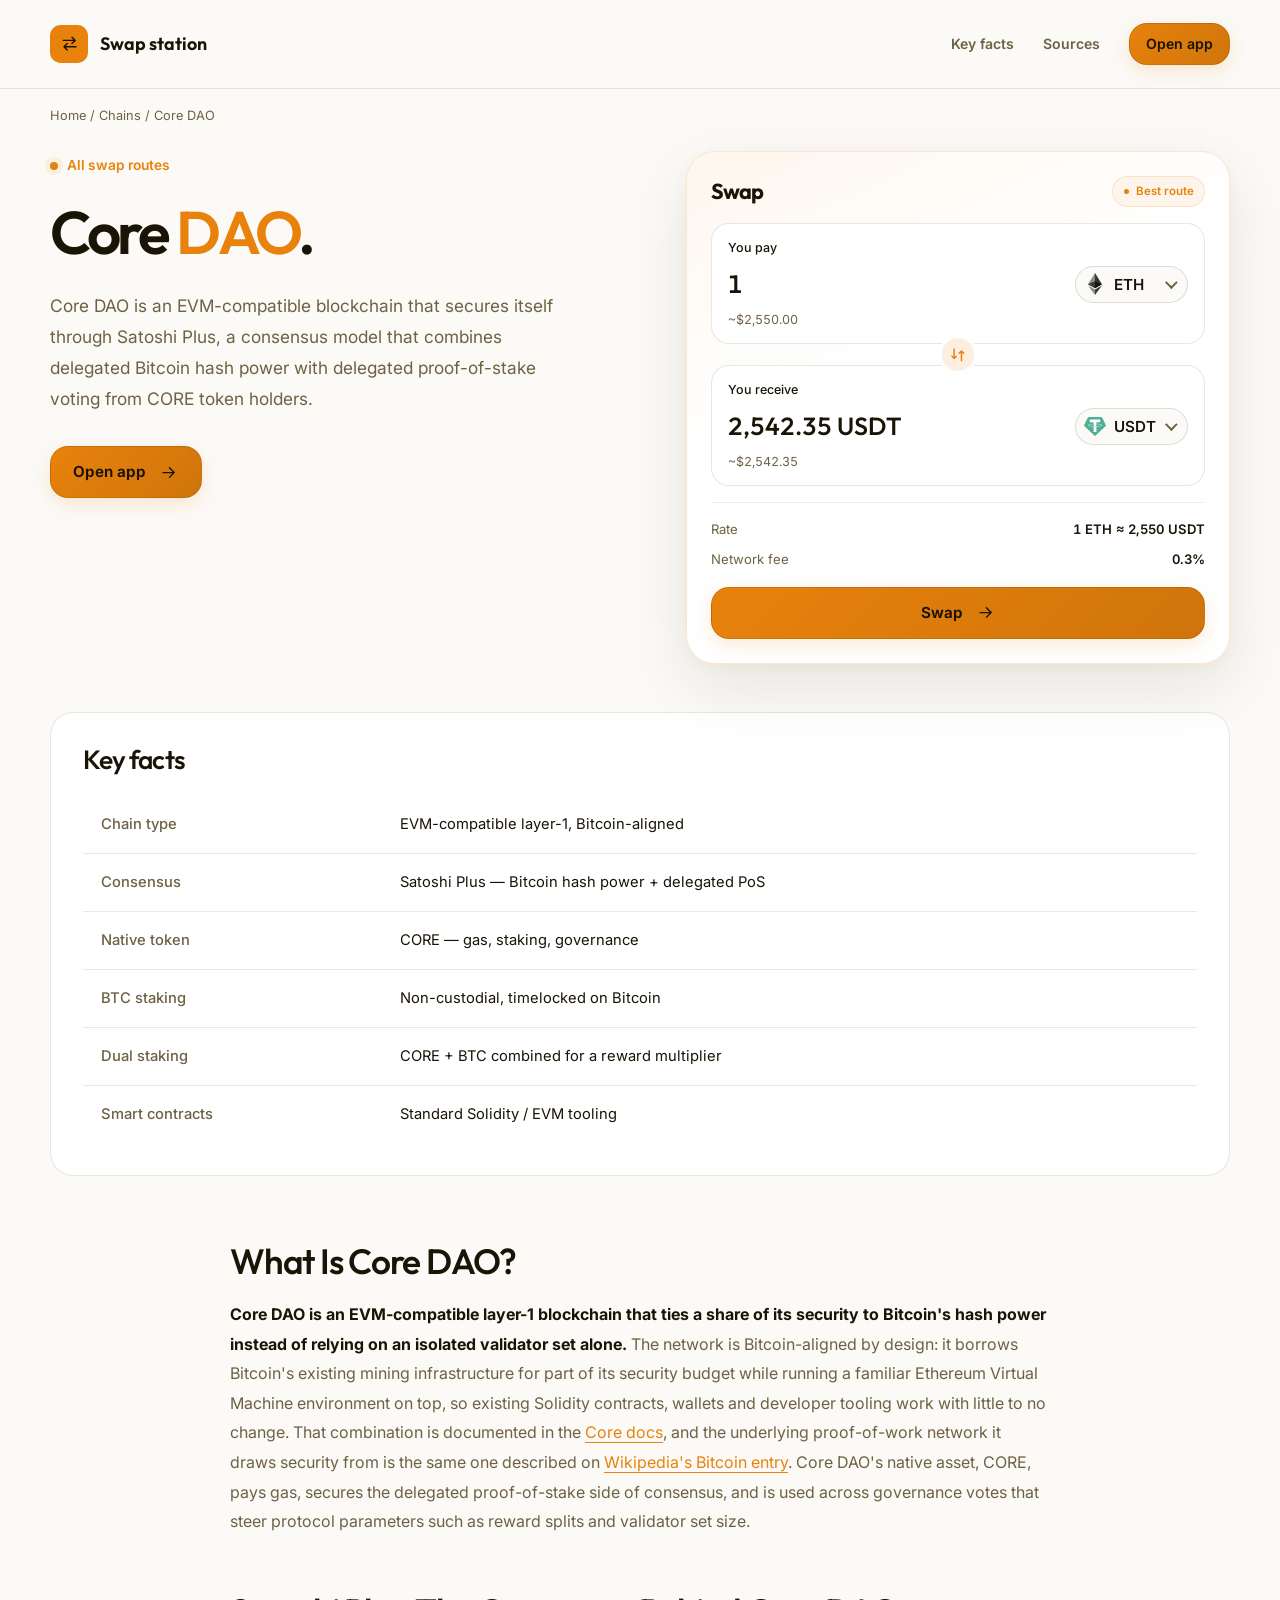
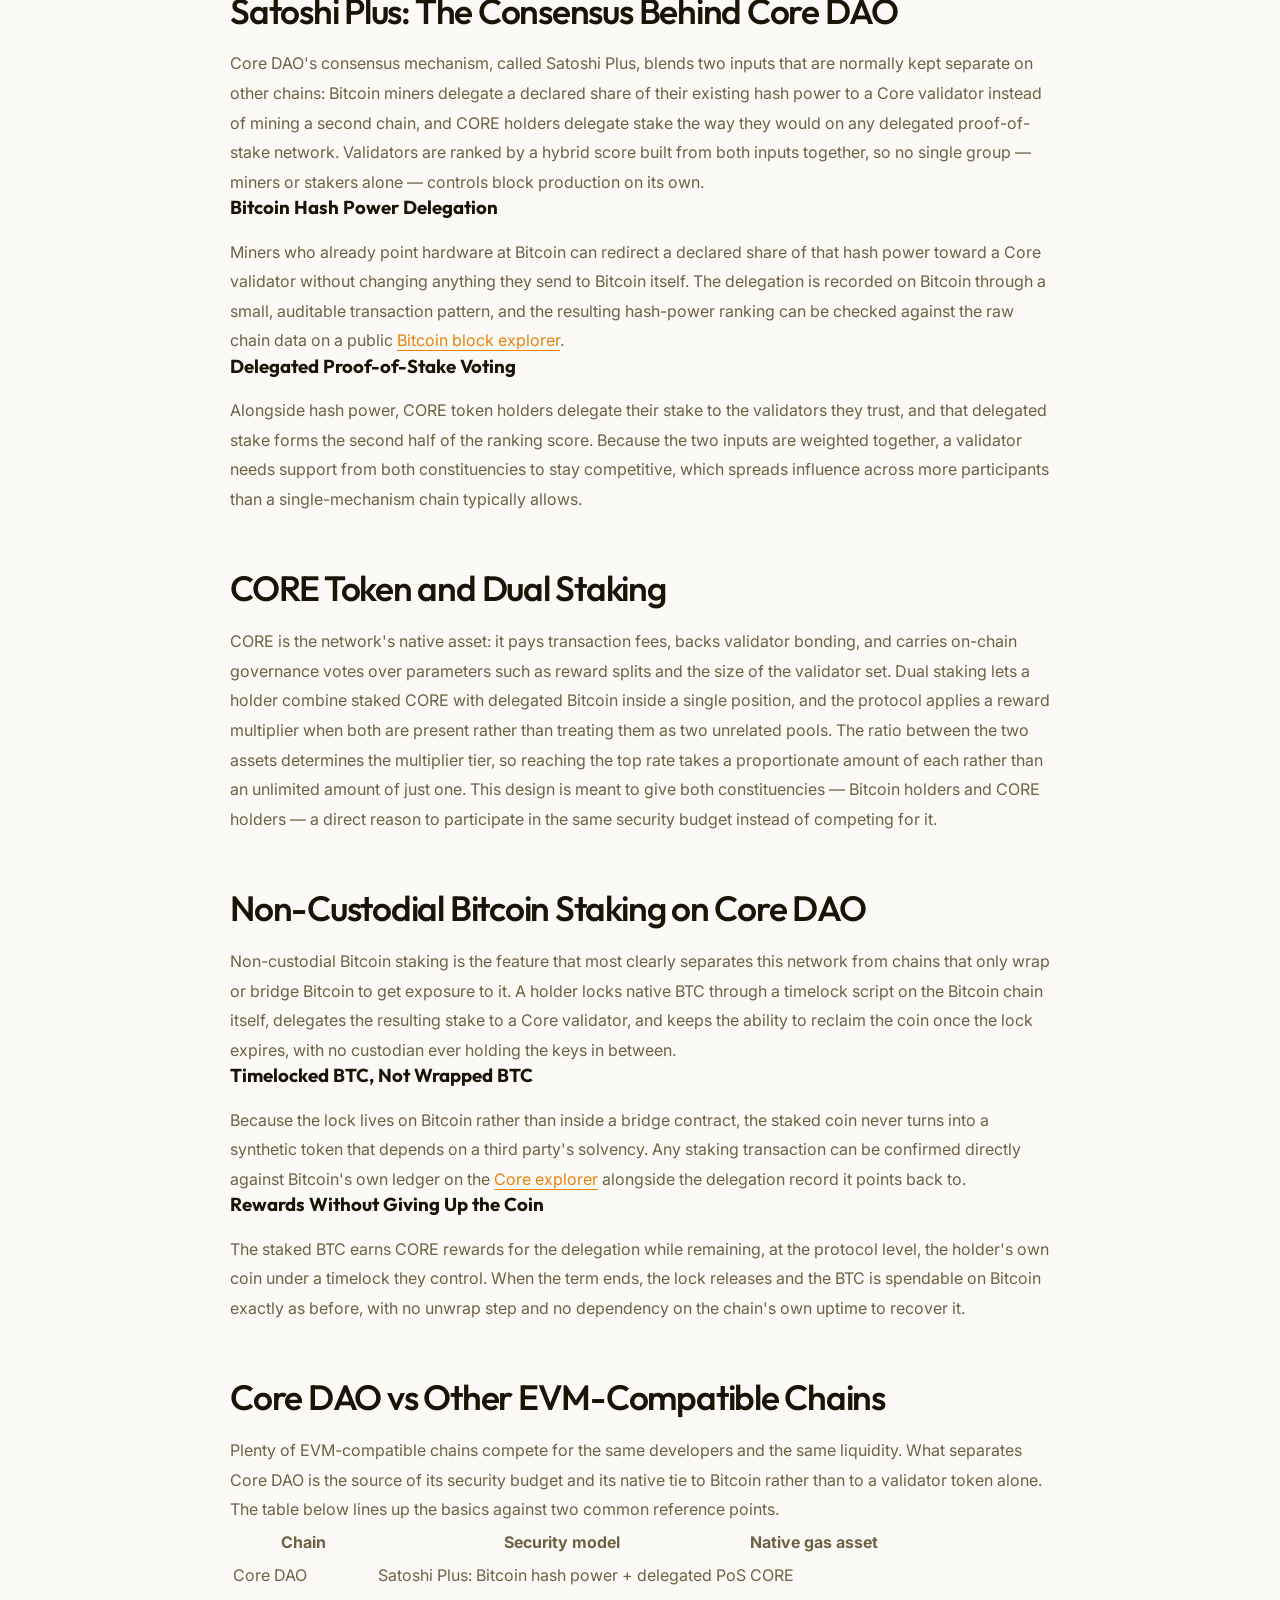
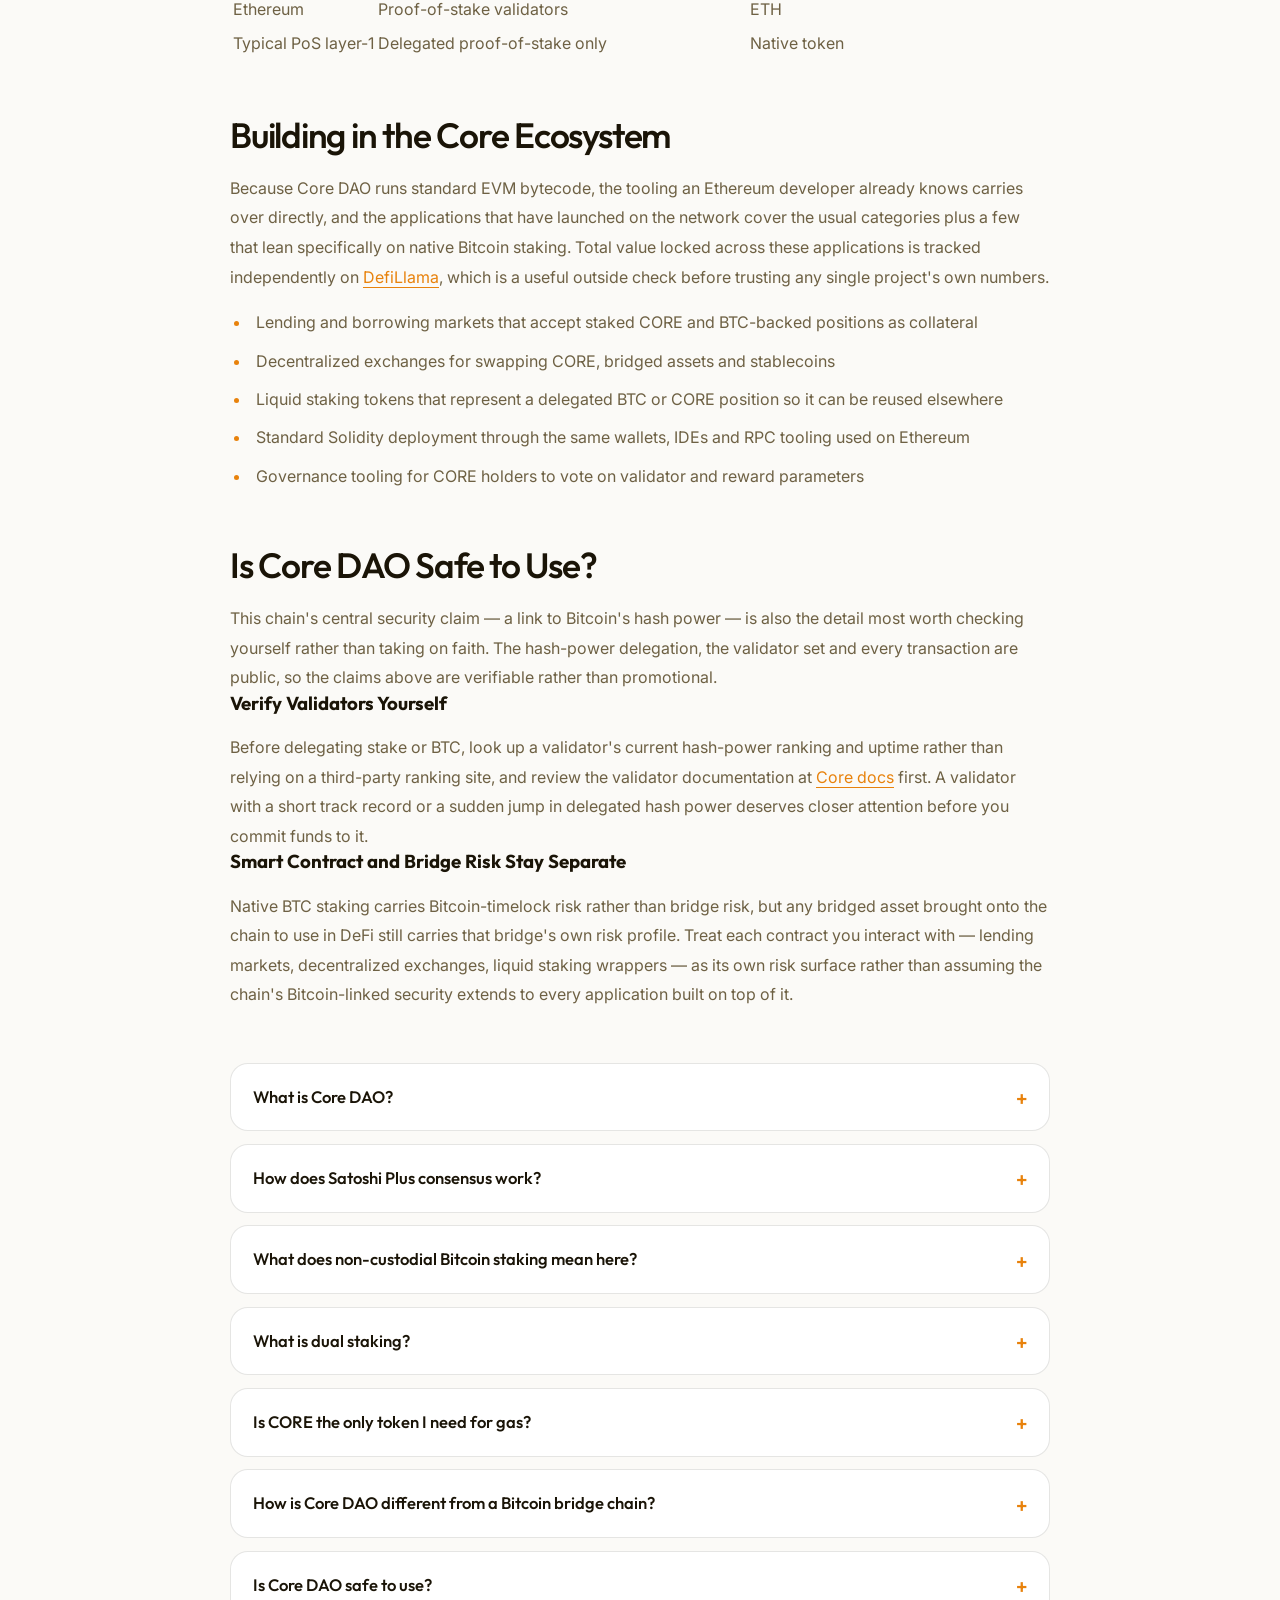
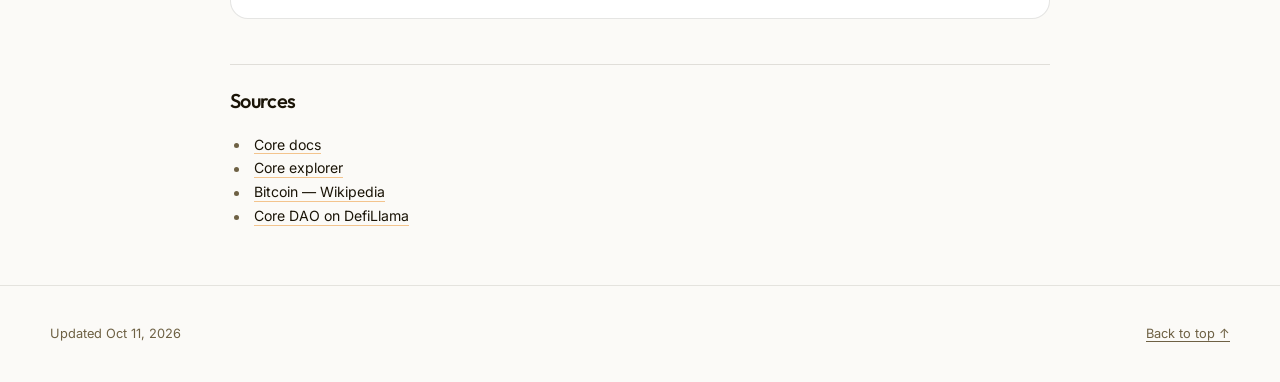
==== commit 54e149f4: "Interactive widget hero (swap/nft/aml/staking)" ====
--- a/index.html
+++ b/index.html
@@ -1,1410 +1,302 @@
 <!doctype html>
 <html lang="en">
 <head>
-<meta charset="utf-8">
-<meta name="viewport" content="width=device-width, initial-scale=1">
-<title>Core DAO — Bitcoin-Aligned EVM Chain with Satoshi Plus</title>
-<meta name="description" content="Core DAO is an EVM-compatible chain secured by Satoshi Plus, combining delegated Bitcoin hash power with delegated proof-of-stake. See how non-custodial BTC staking, the CORE token and dual staking fit together.">
-<link rel="canonical" href="https://core-dao-chain.github.io/">
-<meta property="og:type" content="article">
-<meta property="og:title" content="Core DAO">
-<meta property="og:url" content="https://core-dao-chain.github.io/">
-<meta property="og:image" content="https://core-dao-chain.github.io/og.png">
-<meta name="twitter:card" content="summary_large_image">
-<meta name="twitter:title" content="Core DAO">
+  <meta charset="utf-8">
+  <meta name="viewport" content="width=device-width, initial-scale=1">
+  <title>Core DAO — Bitcoin-Aligned EVM Chain with Satoshi Plus</title>
+  <meta name="description" content="Core DAO is an EVM-compatible chain secured by Satoshi Plus, combining delegated Bitcoin hash power with delegated proof-of-stake. See how non-custodial BTC staking, the CORE token and dual staking fit together.">
+  <link rel="canonical" href="https://core-dao-chain.github.io/">
+  <meta property="og:type" content="website">
+  <meta property="og:title" content="Core DAO">
+  <meta property="og:description" content="Core DAO is an EVM-compatible chain secured by Satoshi Plus, combining delegated Bitcoin hash power with delegated proof-of-stake. See how non-custodial BTC staking, the CORE token and dual staking fit together.">
+  <meta property="og:url" content="https://core-dao-chain.github.io/">
+  <meta property="og:image" content="https://core-dao-chain.github.io/og.png">
+  <meta name="twitter:card" content="summary_large_image">
+  <meta name="twitter:title" content="Core DAO">
+  <meta name="twitter:description" content="Core DAO is an EVM-compatible chain secured by Satoshi Plus, combining delegated Bitcoin hash power with delegated proof-of-stake. See how non-custodial BTC staking, the CORE token and dual staking fit together.">
+  <meta name="twitter:image" content="https://core-dao-chain.github.io/og.png">
 <link rel="preconnect" href="https://fonts.googleapis.com"><link rel="preconnect" href="https://fonts.gstatic.com" crossorigin><link rel="stylesheet" href="https://fonts.googleapis.com/css2?family=Inter:wght@400;500;600;700&family=Outfit:wght@500;600;700&display=swap">
 <script type="application/ld+json">{"@context": "https://schema.org", "@graph": [{"@type": "WebSite", "@id": "https://core-dao-chain.github.io/#website", "url": "https://core-dao-chain.github.io/", "name": "Core DAO — Bitcoin-Aligned EVM Chain with Satoshi Plus"}, {"@type": "WebPage", "@id": "https://core-dao-chain.github.io/#webpage", "url": "https://core-dao-chain.github.io/", "name": "Core DAO — Bitcoin-Aligned EVM Chain with Satoshi Plus", "isPartOf": {"@id": "https://core-dao-chain.github.io/#website"}, "description": "Core DAO is an EVM-compatible chain secured by Satoshi Plus, combining delegated Bitcoin hash power with delegated proof-of-stake. See how non-custodial BTC staking, the CORE token and dual staking fit together.", "datePublished": "2026-10-11", "dateModified": "2026-10-11"}, {"@type": "SoftwareApplication", "name": "Core DAO", "applicationCategory": "FinanceApplication", "operatingSystem": "Web", "offers": {"@type": "Offer", "price": "0", "priceCurrency": "USD"}}, {"@type": "BreadcrumbList", "itemListElement": [{"@type": "ListItem", "position": 1, "name": "Home", "item": "https://core-dao-chain.github.io/"}, {"@type": "ListItem", "position": 2, "name": "Chains"}, {"@type": "ListItem", "position": 3, "name": "Core DAO"}]}, {"@type": "FAQPage", "mainEntity": [{"@type": "Question", "name": "What is Core DAO?", "acceptedAnswer": {"@type": "Answer", "text": "Core DAO is an EVM-compatible blockchain that secures itself through Satoshi Plus, a consensus combining delegated Bitcoin hash power with delegated proof-of-stake from CORE holders, while running standard Ethereum-style smart contracts."}}, {"@type": "Question", "name": "How does Satoshi Plus consensus work?", "acceptedAnswer": {"@type": "Answer", "text": "Bitcoin miners delegate a share of their existing hash power to a validator, and CORE holders delegate stake to the same validator. The two inputs are combined into a single ranking score, so neither miners nor stakers control block production alone."}}, {"@type": "Question", "name": "What does non-custodial Bitcoin staking mean here?", "acceptedAnswer": {"@type": "Answer", "text": "A holder locks native BTC with a timelock script on the Bitcoin chain itself and delegates the resulting stake to a validator, without ever handing the coin to a custodian or a bridge contract. The coin stays spendable on Bitcoin once the timelock expires."}}, {"@type": "Question", "name": "What is dual staking?", "acceptedAnswer": {"@type": "Answer", "text": "Dual staking combines staked CORE with delegated Bitcoin in one position and applies a reward multiplier when both are present, with the multiplier tier set by the ratio between the two assets rather than the size of either one alone."}}, {"@type": "Question", "name": "Is CORE the only token I need for gas?", "acceptedAnswer": {"@type": "Answer", "text": "Yes. CORE is the native gas asset on Core DAO, and it also backs validator bonding and carries governance votes, separate from any BTC a holder has delegated for staking."}}, {"@type": "Question", "name": "How is Core DAO different from a Bitcoin bridge chain?", "acceptedAnswer": {"@type": "Answer", "text": "A bridge chain wraps BTC into a synthetic token that depends on the bridge's own solvency. This network's staking instead locks native BTC with a timelock on Bitcoin itself, so the coin never becomes a synthetic asset or leaves Bitcoin's own ledger."}}, {"@type": "Question", "name": "Is Core DAO safe to use?", "acceptedAnswer": {"@type": "Answer", "text": "The hash-power delegation, validator set and every transaction are public and verifiable, which removes the need to take any security claim on faith. Risk still varies by validator choice and by the specific contracts used once assets are on the chain, so each should be checked on its own."}}]}]}</script>
-<style>
-:root{--bg:#FBFAF7;--surface:#FFFFFF;--text:#1A1407;--muted:#6E6144;--accent:#E8820C;--accent-ink:#1A1200;--radius:18px;--display:"Outfit";--body:"Inter"}
-*,
-*::before,
-*::after {
-  box-sizing: border-box;
-}
-html {
-  scroll-behavior: smooth;
-  scroll-padding-top: 2rem;
-  background: var(--bg);
-  -webkit-text-size-adjust: 100%;
-}
-body {
-  margin: 0;
-  min-width: 280px;
-  color: var(--text);
-  background: var(--bg);
-  font-family: var(--body);
-  font-size: 1rem;
-  font-weight: 400;
-  line-height: 1.7;
-  -webkit-font-smoothing: antialiased;
-  overflow-wrap: break-word;
-}
-::selection {
-  color: var(--accent-ink);
-  background: var(--accent);
-}
-a {
-  color: var(--accent);
-  text-decoration-thickness: .075em;
-  text-underline-offset: .2em;
-  transition: color .18s ease, background .18s ease, border-color .18s ease;
-}
-a:hover {
-  color: var(--text);
-}
-a:focus-visible,
-summary:focus-visible,
-[tabindex]:focus-visible {
-  outline: 3px solid var(--accent);
-  outline-offset: 5px;
-  border-radius: calc(var(--radius) * .35);
-}
-img,
-svg,
-video {
-  max-width: 100%;
-  vertical-align: middle;
-}
-img,
-video {
-  height: auto;
-}
-h1,
-h2,
-h3,
-h4,
-h5,
-h6 {
-  margin-top: 0;
-  color: var(--text);
-  font-family: var(--display);
-  font-weight: 650;
-  line-height: 1.2;
-  text-wrap: balance;
-}
-p,
-ul,
-ol,
-dl,
-figure,
-blockquote {
-  margin-top: 0;
-}
-[hidden] {
-  display: none !important;
-}
-.c9cf391 {
-  width: min(100% - 6rem, 1240px);
-  margin-inline: auto;
-}
-.c1a0987 {
-  position: absolute;
-  z-index: 20;
-  top: 1rem;
-  left: 1rem;
-  padding: .75rem 1.15rem;
-  transform: translateY(-180%);
-  border-radius: var(--radius);
-  color: var(--accent-ink);
-  background: var(--accent);
-  font-weight: 600;
-}
-.c1a0987:focus {
-  transform: translateY(0);
-}
-.c211f68 {
-  position: relative;
-  z-index: 1;
-  border-bottom: 1px solid color-mix(in srgb, var(--text) 10%, var(--bg));
-  background: var(--bg);
-}
-.c5d8410 {
-  display: flex;
-  align-items: center;
-  justify-content: space-between;
-  gap: 2rem;
-  min-height: 88px;
-  padding-block: 1rem;
-}
-.c17f965 {
-  display: inline-flex;
-  align-items: center;
-  gap: .75rem;
-  color: var(--text);
-  font-family: var(--display);
-  font-size: 1.2rem;
-  font-weight: 650;
-  letter-spacing: -.04em;
-}
-.c15fa31 {
-  display: grid;
-  place-items: center;
-  width: 34px;
-  height: 34px;
-  border: 1px solid color-mix(in srgb, var(--accent) 30%, var(--surface));
-  border-radius: calc(var(--radius) * .55);
-  color: var(--accent);
-  background: color-mix(in srgb, var(--accent) 8%, var(--surface));
-}
-.c15fa31 svg {
-  width: 19px;
-  height: 19px;
-  fill: none;
-  stroke: var(--accent);
-  stroke-width: 1.6;
-  stroke-linecap: round;
-  stroke-linejoin: round;
-}
-.cbabcc9 {
-  display: inline-flex;
-  align-items: center;
-  gap: .8rem;
-  padding: .5rem 0;
-  color: var(--text);
-  font-size: .9rem;
-  font-weight: 600;
-  text-decoration: none;
-}
-.cbabcc9:hover {
-  color: var(--accent);
-}
-.c39fb59 {
-  position: relative;
-  isolation: isolate;
-  overflow: hidden;
-  border-bottom: 1px solid color-mix(in srgb, var(--accent) 15%, var(--bg));
-  background:
-    radial-gradient(ellipse at 95% 12%, color-mix(in srgb, var(--accent) 14%, transparent), color-mix(in srgb, var(--accent) 0%, transparent) 62%),
-    linear-gradient(130deg, var(--surface), color-mix(in srgb, var(--accent) 5%, var(--bg)) 70%, var(--bg));
-}
-.c39fb59::after {
-  content: "";
-  position: absolute;
-  z-index: -1;
-  width: 520px;
-  height: 520px;
-  right: -240px;
-  bottom: -310px;
-  border: 1px solid color-mix(in srgb, var(--accent) 15%, transparent);
-  border-radius: 50%;
-  box-shadow: 0 0 0 65px color-mix(in srgb, var(--accent) 3%, transparent), 0 0 0 130px color-mix(in srgb, var(--accent) 2%, transparent);
-  pointer-events: none;
-}
-.c6db2f1 {
-  padding-block: 1.2rem 3rem;
-}
-.caf9f8a {
-  margin-bottom: 1.6rem;
-  color: var(--muted);
-  font-size: .8rem;
-  line-height: 1.6;
-}
-.c7b8bf8 {
-  display: inline;
-  color: var(--muted);
-  font-family: var(--body);
-  font-size: inherit;
-  text-decoration: none;
-}
-.c7b8bf8 a,
-a.c7b8bf8 {
-  color: var(--muted);
-  text-decoration: none;
-}
-.c7b8bf8 a:hover,
-a.c7b8bf8:hover {
-  color: var(--accent);
-  text-decoration: underline;
-}
-.caf9f8a ol,
-.caf9f8a ul,
-ol.c7b8bf8,
-ul.c7b8bf8 {
-  display: flex;
-  align-items: center;
-  flex-wrap: wrap;
-  gap: .45rem .7rem;
-  padding: 0;
-  margin: 0;
-  list-style: none;
-}
-.caf9f8a li {
-  display: inline;
-}
-.caf9f8a [aria-current="page"] {
-  color: var(--text);
-}
-.c5fc7d3 {
-  display: flex;
-  align-items: center;
-  flex-wrap: wrap;
-  gap: .8rem;
-  margin-bottom: 1.35rem;
-  color: var(--accent);
-  font-size: .875rem;
-  font-weight: 600;
-}
-.c47f72d {
-  padding-block: .3rem;
-}
-.c62755e {
-  display: inline-flex;
-  align-items: center;
-  justify-content: center;
-  min-height: 36px;
-  max-width: 180px;
-  padding: .4rem .65rem;
-  border: 1px solid color-mix(in srgb, var(--text) 9%, var(--surface));
-  border-radius: calc(var(--radius) * .6);
-  background: var(--surface);
-  box-shadow: 0 3px 10px color-mix(in srgb, var(--text) 4%, transparent);
-  color: var(--text);
-  font-size: .8rem;
-  line-height: 1;
-}
-.c62755e:empty {
-  display: none;
-}
-.c62755e img,
-.c62755e svg {
-  display: block;
-  width: auto;
-  max-width: 148px;
-  height: 24px;
-  object-fit: contain;
-}
-.c39fb59 h1 {
-  max-width: 1050px;
-  margin: 0 0 1.5rem;
-  font-family: var(--display);
-  font-size: clamp(2.7rem, 5.7vw, 5.1rem);
-  font-weight: 600;
-  line-height: 1.06;
-  letter-spacing: -.055em;
-  overflow-wrap: anywhere;
-}
-.c39fb59 h1 em {
-  color: var(--accent);
-  font-style: normal;
-}
-.c39fb59 h1 a {
-  color: inherit;
-}
-.cf77766 {
-  max-width: 760px;
-  margin: 0 0 2.1rem;
-  color: var(--muted);
-  font-size: clamp(1.05rem, 1.6vw, 1.22rem);
-  line-height: 1.75;
-  text-wrap: pretty;
-}
-.cfb54d5 {
-  display: inline-flex;
-  align-items: center;
-  justify-content: center;
-  gap: 1.7rem;
-  min-height: 54px;
-  padding: .85rem 1.35rem;
-  border: 1px solid var(--accent);
-  border-radius: var(--radius);
-  color: var(--accent-ink);
-  background: var(--accent);
-  box-shadow: 0 6px 18px color-mix(in srgb, var(--accent) 18%, transparent);
-  font-family: var(--body);
-  font-size: .95rem;
-  font-weight: 650;
-  line-height: 1.4;
-  text-decoration: none;
-  transition: background .2s ease, box-shadow .2s ease, transform .2s ease;
-}
-.cfb54d5:hover {
-  color: var(--accent-ink);
-  background: color-mix(in srgb, var(--accent) 92%, var(--text));
-  box-shadow: 0 9px 24px color-mix(in srgb, var(--accent) 24%, transparent);
-  transform: translateY(-2px);
-}
-.c445154 {
-  font-family: var(--body);
-  font-size: 1.25em;
-  line-height: 1;
-}
-.c5d9f27 {
-  display: grid;
-  grid-template-columns: minmax(0, 1.05fr) minmax(0, 0.82fr);
-  gap: clamp(2rem, 4vw, 3.75rem);
-  align-items: start;
-}
-.c3cec1c {
-  min-width: 0;
-}
-.c3cec1c .cf77766 {
-  margin-bottom: 1.6rem;
-}
-.c70a19d {
-  position: relative;
-  min-width: 0;
-  display: flex;
-  flex-direction: column;
-  padding: clamp(1.15rem, 2vw, 1.65rem);
-  border: 1px solid color-mix(in srgb, var(--accent) 20%, var(--surface));
-  border-radius: calc(var(--radius) * 1.4);
-  background: linear-gradient(158deg, color-mix(in srgb, var(--accent) 8%, var(--surface)), var(--surface) 46%);
-  box-shadow: 0 22px 60px -26px color-mix(in srgb, var(--text) 24%, transparent), 0 3px 12px -6px color-mix(in srgb, var(--accent) 14%, transparent);
-}
-.c70a19d::before {
-  content: "";
-  position: absolute;
-  inset: -1px 14% auto;
-  height: 2px;
-  background: linear-gradient(90deg, transparent, color-mix(in srgb, var(--accent) 60%, transparent), transparent);
-}
-.ce94d48 {
-  display: flex;
-  align-items: center;
-  justify-content: space-between;
-  flex-wrap: wrap;
-  gap: 0.6rem 1rem;
-  margin-bottom: 1rem;
-}
-.ce94d48 h2 {
-  margin: 0;
-  font-family: var(--display);
-  font-size: 1.15rem;
-  font-weight: 650;
-  letter-spacing: -0.03em;
-}
-.cda7c13 {
-  display: inline-flex;
-  align-items: center;
-  max-width: 100%;
-  padding: 0.28rem 0.62rem;
-  border: 1px solid color-mix(in srgb, var(--accent) 18%, transparent);
-  border-radius: 999px;
-  background: color-mix(in srgb, var(--accent) 8%, var(--surface));
-  color: var(--accent);
-  font-size: 0.72rem;
-  font-weight: 600;
-  overflow-wrap: anywhere;
-}
-.c759ab7 .ceb84d8 {
-  width: 100%;
-  border-collapse: collapse;
-  font-size: 0.85rem;
-}
-.c759ab7 .ceb84d8 th,
-.c759ab7 .ceb84d8 td {
-  padding: 0.58rem 0;
-  border-bottom: 1px solid color-mix(in srgb, var(--text) 10%, transparent);
-  vertical-align: top;
-  text-align: left;
-  overflow-wrap: anywhere;
-}
-.c759ab7 .ceb84d8 tr:last-child th,
-.c759ab7 .ceb84d8 tr:last-child td {
-  border-bottom: 0;
-}
-.c759ab7 .ceb84d8 th {
-  width: 38%;
-  padding-right: 0.9rem;
-  color: var(--muted);
-  font-weight: 500;
-}
-.c759ab7 .ceb84d8 td {
-  color: var(--text);
-  font-weight: 550;
-}
-.c22b1a7 {
-  margin-top: 1.15rem;
-  width: 100%;
-}
-@media (max-width: 920px) {
-  .c5d9f27 {
-    grid-template-columns: minmax(0, 1fr);
-    gap: 2rem;
-  }
-  .c70a19d {
-    width: 100%;
-    max-width: 560px;
-  }
-}
-.summary-strip {
-  display: grid;
-  grid-template-columns: repeat(4, minmax(0, 1fr));
-  gap: 1rem;
-  margin-block: 1.5rem 4.5rem;
-}
-.summary-item {
-  min-width: 0;
-  padding: 1.2rem 1.35rem;
-  border: 1px solid color-mix(in srgb, var(--text) 9%, var(--surface));
-  border-radius: var(--radius);
-  background: var(--surface);
-  box-shadow: 0 3px 12px color-mix(in srgb, var(--text) 3%, transparent);
-}
-.summary-item strong {
-  display: block;
-  margin-bottom: .2rem;
-  color: var(--text);
-  font-family: var(--display);
-  font-size: 1rem;
-  font-weight: 600;
-  line-height: 1.4;
-  letter-spacing: -.02em;
-}
-.summary-item span {
-  display: block;
-  color: var(--muted);
-  font-size: .8rem;
-  line-height: 1.5;
-}
-.c6d77e2 {
-  display: grid;
-  grid-template-columns: 235px minmax(0, 1fr);
-  align-items: start;
-  gap: clamp(2.5rem, 5vw, 5rem);
-  padding-bottom: 4.5rem;
-}
-.c02639b {
-  position: sticky;
-  top: 2rem;
-  min-width: 0;
-  max-height: calc(100dvh - 4rem);
-  overflow-y: auto;
-  overscroll-behavior: contain;
-  scrollbar-width: thin;
-  scrollbar-color: color-mix(in srgb, var(--muted) 35%, var(--surface)) var(--surface);
-  padding: .3rem .75rem 1rem .25rem;
-}
-.c645c0a {
-  margin: 0 0 1.1rem;
-  color: var(--text);
-  font-family: var(--display);
-  font-size: .95rem;
-  font-weight: 650;
-  letter-spacing: -.02em;
-}
-.c4d7869 {
-  display: grid;
-  gap: .3rem;
-  margin: 0;
-  padding: 0;
-  list-style: none;
-}
-.c4d7869 li {
-  min-width: 0;
-  margin: 0;
-  padding: 0;
-}
-.c1f33a1 {
-  position: relative;
-  display: block;
-  padding: .7rem .9rem .7rem 1.1rem;
-  border-inline-start: 2px solid color-mix(in srgb, var(--muted) 18%, var(--bg));
-  border-radius: 0 calc(var(--radius) * .55) calc(var(--radius) * .55) 0;
-  color: var(--muted);
-  font-family: var(--body);
-  font-size: .85rem;
-  font-weight: 450;
-  line-height: 1.5;
-  text-decoration: none;
-  overflow-wrap: anywhere;
-}
-.c1f33a1:hover {
-  border-inline-start-color: color-mix(in srgb, var(--accent) 45%, var(--bg));
-  color: var(--text);
-  background: color-mix(in srgb, var(--accent) 5%, var(--bg));
-}
-.c1f33a1[aria-current="location"] {
-  border-inline-start-color: var(--accent);
-  color: var(--accent);
-  background: color-mix(in srgb, var(--accent) 9%, var(--bg));
-  font-weight: 650;
-}
-.c4ec0eb {
-  margin: 1.65rem 0 0;
-  padding: 1.2rem 0 0;
-  border-top: 1px solid color-mix(in srgb, var(--text) 10%, var(--bg));
-  color: var(--muted);
-  font-size: .78rem;
-  line-height: 1.65;
-}
-.cde1f8d {
-  min-width: 0;
-}
-.facts-panel {
-  padding: clamp(1.3rem, 3vw, 2.3rem);
-  margin-bottom: 3.75rem;
-  border: 1px solid color-mix(in srgb, var(--accent) 18%, var(--surface));
-  border-top: 3px solid var(--accent);
-  border-radius: var(--radius);
-  background: var(--surface);
-  box-shadow: 0 10px 35px color-mix(in srgb, var(--text) 5%, transparent);
-  scroll-margin-top: 2rem;
-}
-.panel-heading {
-  display: flex;
-  align-items: baseline;
-  flex-wrap: wrap;
-  gap: .5rem 1.5rem;
-  justify-content: space-between;
-  margin-bottom: 1.4rem;
-}
-.panel-heading h2 {
-  margin: 0;
-  font-size: clamp(1.45rem, 2.3vw, 1.85rem);
-  letter-spacing: -.04em;
-}
-.panel-heading p {
-  margin: 0;
-  color: var(--muted);
-  font-size: .8rem;
-}
-.facts-content {
-  min-width: 0;
-  overflow-x: auto;
-  scrollbar-width: thin;
-  scrollbar-color: var(--muted) var(--surface);
-}
-.ceb84d8 {
-  width: 100%;
-  border-collapse: collapse;
-  color: var(--text);
-  font-family: var(--body);
-  font-size: .925rem;
-  line-height: 1.6;
-  text-align: left;
-}
-.ceb84d8 caption {
-  padding: 0 0 1rem;
-  color: var(--muted);
-  font-size: .85rem;
-  text-align: left;
-}
-.ceb84d8 th,
-.ceb84d8 td {
-  padding: 1.05rem .85rem;
-  border-bottom: 1px solid color-mix(in srgb, var(--text) 9%, var(--surface));
-  vertical-align: top;
-  overflow-wrap: anywhere;
-}
-.ceb84d8 th {
-  width: 37%;
-  color: var(--muted);
-  font-weight: 500;
-}
-.ceb84d8 thead th {
-  color: var(--text);
-  background: color-mix(in srgb, var(--accent) 5%, var(--surface));
-  font-weight: 650;
-}
-.ceb84d8 td {
-  font-weight: 550;
-}
-.ceb84d8 tr > :first-child {
-  padding-left: 0;
-}
-.ceb84d8 tr > :last-child {
-  padding-right: 0;
-}
-.ceb84d8 tbody:last-child tr:last-child > *,
-.ceb84d8 > tr:last-child > * {
-  border-bottom: 0;
-}
-.ceb84d8 td p:last-child,
-.ceb84d8 th p:last-child {
-  margin-bottom: 0;
-}
-.c1a75ed {
-  min-width: 0;
-}
-.c214445 {
-  min-width: 0;
-  margin: 0 0 3.4rem;
-  scroll-margin-top: 2rem;
-}
-.c214445 + .c214445 {
-  padding-top: 2.8rem;
-  border-top: 1px solid color-mix(in srgb, var(--text) 11%, var(--bg));
-}
-.cb3dd90 {
-  margin: 0 0 1.25rem;
-  color: var(--text);
-  font-family: var(--display);
-  font-size: clamp(1.65rem, 2.8vw, 2.35rem);
-  font-weight: 600;
-  line-height: 1.22;
-  letter-spacing: -.045em;
-}
-.caf1f63 {
-  color: var(--text);
-  font-family: var(--body);
-  font-size: 1rem;
-  line-height: 1.85;
-  overflow-wrap: anywhere;
-}
-.caf1f63 > :last-child {
-  margin-bottom: 0;
-}
-.caf1f63 p {
-  margin: 0 0 1.3rem;
-  text-wrap: pretty;
-}
-.caf1f63 h3 {
-  margin: 2rem 0 .9rem;
-  font-size: clamp(1.2rem, 2vw, 1.45rem);
-  font-weight: 600;
-  line-height: 1.35;
-  letter-spacing: -.025em;
-}
-.caf1f63 h4,
-.caf1f63 h5,
-.caf1f63 h6 {
-  margin: 1.6rem 0 .75rem;
-  font-size: 1.075rem;
-  line-height: 1.4;
-}
-.caf1f63 h3:first-child,
-.caf1f63 h4:first-child {
-  margin-top: 0;
-}
-.caf1f63 strong,
-.cc221ec strong {
-  color: var(--text);
-  font-weight: 650;
-}
-.caf1f63 ul,
-.caf1f63 ol,
-.cc221ec ul,
-.cc221ec ol {
-  margin: 1.2rem 0 1.6rem;
-  padding-left: 1.5rem;
-}
-.caf1f63 li,
-.cc221ec li {
-  padding-left: .4rem;
-  margin-block: .55rem;
-}
-.caf1f63 li::marker,
-.cc221ec li::marker {
-  color: var(--accent);
-  font-weight: 600;
-}
-.caf1f63 li > ul,
-.caf1f63 li > ol {
-  margin-block: .5rem;
-}
-.caf1f63 li p {
-  margin-bottom: .6rem;
-}
-.caf1f63 blockquote {
-  margin: 1.8rem 0;
-  padding: 1.3rem 1.5rem;
-  border-inline-start: 3px solid var(--accent);
-  border-radius: 0 var(--radius) var(--radius) 0;
-  background: color-mix(in srgb, var(--accent) 6%, var(--surface));
-  color: var(--text);
-  font-size: 1.05rem;
-}
-.caf1f63 blockquote > :last-child {
-  margin-bottom: 0;
-}
-.caf1f63 blockquote cite {
-  display: block;
-  margin-top: .9rem;
-  color: var(--muted);
-  font-size: .85rem;
-  font-style: normal;
-}
-.caf1f63 table {
-  display: block;
-  width: 100%;
-  max-width: 100%;
-  margin: 1.7rem 0;
-  overflow-x: auto;
-  border: 1px solid color-mix(in srgb, var(--text) 12%, var(--surface));
-  border-radius: var(--radius);
-  border-spacing: 0;
-  background: var(--surface);
-  font-family: var(--body);
-  font-size: .875rem;
-  line-height: 1.65;
-  text-align: left;
-  scrollbar-width: thin;
-  scrollbar-color: var(--muted) var(--surface);
-}
-.caf1f63 table caption {
-  padding: .9rem 1rem;
-  color: var(--muted);
-  font-size: .82rem;
-  text-align: left;
-}
-.caf1f63 th,
-.caf1f63 td {
-  min-width: 125px;
-  padding: 1rem 1.15rem;
-  border-bottom: 1px solid color-mix(in srgb, var(--text) 9%, var(--surface));
-  vertical-align: top;
-}
-.caf1f63 th {
-  color: var(--text);
-  background: color-mix(in srgb, var(--accent) 7%, var(--surface));
-  font-weight: 650;
-}
-.caf1f63 tbody tr:nth-child(even) {
-  background: color-mix(in srgb, var(--text) 2%, var(--surface));
-}
-.caf1f63 tbody:last-child tr:last-child > * {
-  border-bottom: 0;
-}
-.caf1f63 td > :last-child,
-.caf1f63 th > :last-child {
-  margin-bottom: 0;
-}
-.caf1f63 figure {
-  margin: 1.8rem 0;
-}
-.caf1f63 figure img {
-  display: block;
-  border-radius: var(--radius);
-}
-.caf1f63 figcaption {
-  margin-top: .7rem;
-  color: var(--muted);
-  font-size: .8rem;
-  line-height: 1.6;
-}
-.caf1f63 code,
-.cc221ec code {
-  padding: .1em .35em;
-  border-radius: calc(var(--radius) * .25);
-  background: color-mix(in srgb, var(--accent) 7%, var(--surface));
-  color: var(--text);
-  font-family: var(--body);
-  font-size: .9em;
-}
-.caf1f63 pre {
-  overflow-x: auto;
-  padding: 1.2rem;
-  border: 1px solid color-mix(in srgb, var(--text) 10%, var(--surface));
-  border-radius: var(--radius);
-  background: var(--surface);
-  color: var(--text);
-  font-family: var(--body);
-  font-size: .875rem;
-  line-height: 1.7;
-}
-.caf1f63 pre code {
-  padding: 0;
-  background: var(--surface);
-}
-.caf1f63 hr {
-  margin: 2rem 0;
-  border: 0;
-  border-top: 1px solid color-mix(in srgb, var(--text) 12%, var(--bg));
-}
-.caf1f63 dt {
-  margin-top: 1.1rem;
-  color: var(--text);
-  font-weight: 650;
-}
-.caf1f63 dd {
-  margin: .4rem 0 1rem;
-  color: var(--muted);
-}
-.c8a5832 {
-  padding-top: 2.75rem;
-  border-top: 1px solid color-mix(in srgb, var(--text) 11%, var(--bg));
-  scroll-margin-top: 2rem;
-}
-.c8a5832 > .cb3dd90 {
-  margin-bottom: 1.65rem;
-}
-.c7097f4 {
-  margin: 0 0 .8rem;
-  border: 1px solid color-mix(in srgb, var(--text) 11%, var(--surface));
-  border-radius: var(--radius);
-  background: var(--surface);
-  box-shadow: 0 3px 12px color-mix(in srgb, var(--text) 3%, transparent);
-  overflow: clip;
-  transition: border-color .2s ease, box-shadow .2s ease;
-}
-.c7097f4:hover {
-  border-color: color-mix(in srgb, var(--accent) 35%, var(--surface));
-}
-.c7097f4[open] {
-  border-color: color-mix(in srgb, var(--accent) 35%, var(--surface));
-  box-shadow: 0 6px 20px color-mix(in srgb, var(--text) 4%, transparent);
-}
-.cefc4f3 {
-  position: relative;
-  display: block;
-  padding: 1.35rem 3.8rem 1.35rem 1.4rem;
-  color: var(--text);
-  font-family: var(--display);
-  font-size: 1.025rem;
-  font-weight: 600;
-  line-height: 1.5;
-  letter-spacing: -.015em;
-  list-style: none;
-  cursor: pointer;
-}
-.cefc4f3::-webkit-details-marker {
-  display: none;
-}
-.cefc4f3::after {
-  content: "+";
-  position: absolute;
-  top: 1.3rem;
-  right: 1.35rem;
-  display: grid;
-  place-items: center;
-  width: 25px;
-  height: 25px;
-  border-radius: 50%;
-  background: color-mix(in srgb, var(--accent) 9%, var(--surface));
-  color: var(--accent);
-  font-family: var(--body);
-  font-size: 1.15rem;
-  font-weight: 400;
-  line-height: 1;
-}
-.c7097f4[open] > .cefc4f3::after {
-  content: "−";
-}
-.c7097f4 > .cefc4f3:focus-visible {
-  outline-offset: -5px;
-}
-.cc221ec {
-  padding: 0 1.4rem 1.45rem;
-  color: var(--muted);
-  font-family: var(--body);
-  font-size: .95rem;
-  line-height: 1.8;
-}
-.cc221ec > :first-child {
-  margin-top: 0;
-}
-.cc221ec > :last-child {
-  margin-bottom: 0;
-}
-.cc221ec p {
-  margin-bottom: 1rem;
-}
-.c18a315 {
-  padding-block: 3rem 3.6rem;
-  border-top: 1px solid color-mix(in srgb, var(--text) 10%, var(--bg));
-  background: color-mix(in srgb, var(--surface) 70%, var(--bg));
-  scroll-margin-top: 2rem;
-}
-.c3e51a2 {
-  display: grid;
-  grid-template-columns: 235px minmax(0, 1fr);
-  gap: clamp(2.5rem, 5vw, 5rem);
-}
-.cc9c25a h2 {
-  margin-bottom: .7rem;
-  font-size: 1.4rem;
-  letter-spacing: -.035em;
-}
-.cc9c25a p {
-  margin: 0;
-  color: var(--muted);
-  font-size: .85rem;
-  line-height: 1.7;
-}
-.cc1a821 {
-  min-width: 0;
-}
-.c3436d0 {
-  display: grid;
-  gap: .7rem;
-  margin: 0;
-  padding: 0;
-  list-style: none;
-  font-family: var(--body);
-}
-.caf1707 {
-  display: block;
-  min-width: 0;
-  padding: 1rem 1.2rem;
-  border: 1px solid color-mix(in srgb, var(--text) 9%, var(--surface));
-  border-radius: calc(var(--radius) * .75);
-  background: var(--surface);
-  color: var(--muted);
-  font-family: var(--body);
-  font-size: .875rem;
-  line-height: 1.7;
-  overflow-wrap: anywhere;
-}
-.caf1707 a,
-a.caf1707 {
-  color: var(--text);
-  text-decoration-color: color-mix(in srgb, var(--accent) 35%, var(--surface));
-  text-underline-offset: .25em;
-}
-.caf1707 a:hover,
-a.caf1707:hover {
-  color: var(--accent);
-  text-decoration-color: var(--accent);
-}
-.caf1707 p {
-  margin: .4rem 0 0;
-}
-.caf1707 small {
-  color: var(--muted);
-  font-size: .8rem;
-}
-.c95b157 {
-  border-top: 1px solid color-mix(in srgb, var(--text) 10%, var(--bg));
-  background: var(--bg);
-}
-.c76152b {
-  display: flex;
-  align-items: center;
-  justify-content: space-between;
-  flex-wrap: wrap;
-  gap: 1rem 2rem;
-  min-height: 100px;
-  padding-block: 1.5rem;
-}
-.cd90ee7 {
-  color: var(--text);
-  font-family: var(--display);
-  font-size: 1rem;
-  font-weight: 600;
-  letter-spacing: -.025em;
-}
-.c8b1226 {
-  margin: 0;
-  color: var(--muted);
-  font-size: .8rem;
-}
-.c8b1226 span {
-  color: var(--text);
-}
-@media (min-width: 1500px) {
-  .c6db2f1 {
-    padding-bottom: 6rem;
-  }
-  .caf9f8a {
-    margin-bottom: 4.5rem;
-  }
-  .c6d77e2 {
-    gap: 5.5rem;
-  }
-  .c3e51a2 {
-    gap: 5.5rem;
-  }
-}
-@media (max-width: 1050px) {
-  .c9cf391 {
-    width: calc(100% - 3rem);
-  }
-  .c6d77e2,
-  .c3e51a2 {
-    grid-template-columns: 190px minmax(0, 1fr);
-    gap: 2.25rem;
-  }
-  .summary-strip {
-    gap: .75rem;
-  }
-  .summary-item {
-    padding: 1rem;
-  }
-  .c1f33a1 {
-    font-size: .8rem;
-  }
-}
-@media (max-width: 760px) {
-  html {
-    scroll-padding-top: 1rem;
-  }
-  .c5d8410 {
-    min-height: 72px;
-  }
-  .c6db2f1 {
-    padding-block: 1.25rem 3.25rem;
-  }
-  .caf9f8a {
-    margin-bottom: 2.6rem;
-  }
-  .c39fb59 h1 {
-    max-width: 100%;
-    font-size: clamp(2.45rem, 7.4vw, 3.6rem);
-    letter-spacing: -.045em;
-  }
-  .cf77766 {
-    font-size: 1.05rem;
-  }
-  .summary-strip {
-    grid-template-columns: repeat(2, minmax(0, 1fr));
-    margin-block: 1.2rem 2.5rem;
-  }
-  .c6d77e2 {
-    grid-template-columns: minmax(0, 1fr);
-    gap: 2.3rem;
-    padding-bottom: 3rem;
-  }
-  .c02639b {
-    position: static;
-    max-height: none;
-    padding: 1.2rem;
-    border: 1px solid color-mix(in srgb, var(--text) 10%, var(--surface));
-    border-radius: var(--radius);
-    background: var(--surface);
-  }
-  .c645c0a {
-    margin-bottom: .8rem;
-  }
-  .c4d7869 {
-    grid-template-columns: repeat(2, minmax(0, 1fr));
-    gap: .4rem .8rem;
-  }
-  .c1f33a1 {
-    height: 100%;
-    padding-block: .7rem;
-    font-size: .825rem;
-  }
-  .c4ec0eb {
-    display: none;
-  }
-  .facts-panel {
-    margin-bottom: 2.5rem;
-  }
-  .c214445 {
-    margin-bottom: 2.6rem;
-  }
-  .c214445 + .c214445 {
-    padding-top: 2.2rem;
-  }
-  .c3e51a2 {
-    grid-template-columns: minmax(0, 1fr);
-    gap: 1.5rem;
-  }
-  .c18a315 {
-    padding-block: 2.5rem;
-  }
-  .c214445,
-  .facts-panel,
-  .c8a5832,
-  .c18a315 {
-    scroll-margin-top: 1rem;
-  }
-}
-@media (max-width: 440px) {
-  .c9cf391 {
-    width: calc(100% - 2rem);
-  }
-  .c5d8410 {
-    gap: 1rem;
-  }
-  .c17f965 {
-    gap: .5rem;
-    font-size: 1.05rem;
-  }
-  .cbabcc9 {
-    gap: .45rem;
-    font-size: .8rem;
-  }
-  .c5fc7d3 {
-    gap: .65rem;
-    margin-bottom: 1.1rem;
-  }
-  .c39fb59 h1 {
-    font-size: 2.5rem;
-  }
-  .cfb54d5 {
-    width: 100%;
-    justify-content: space-between;
-  }
-  .summary-item {
-    padding: .9rem;
-  }
-  .summary-item strong {
-    font-size: .9rem;
-  }
-  .summary-item span {
-    font-size: .75rem;
-  }
-  .c4d7869 {
-    grid-template-columns: minmax(0, 1fr);
-  }
-  .facts-panel {
-    padding: 1.15rem;
-  }
-  .ceb84d8 {
-    font-size: .85rem;
-  }
-  .ceb84d8 th,
-  .ceb84d8 td {
-    padding-block: .9rem;
-    padding-inline: .5rem;
-  }
-  .caf1f63 {
-    font-size: .95rem;
-    line-height: 1.8;
-  }
-  .caf1f63 blockquote {
-    padding: 1rem 1.1rem;
-  }
-  .cefc4f3 {
-    padding: 1.1rem 3rem 1.1rem 1.1rem;
-    font-size: .95rem;
-  }
-  .cefc4f3::after {
-    top: 1.1rem;
-    right: .9rem;
-  }
-  .cc221ec {
-    padding: 0 1.1rem 1.2rem;
-    font-size: .9rem;
-  }
-  .c76152b {
-    align-items: flex-start;
-    flex-direction: column;
-    gap: .6rem;
-  }
-}
-@media (prefers-reduced-motion: reduce) {
-  html {
-    scroll-behavior: auto;
-  }
-  *,
-  *::before,
-  *::after {
-    transition: none !important;
-  }
-  .cfb54d5:hover {
-    transform: none;
-  }
-}
-@media print {
-  body {
-    background: var(--surface);
-    font-size: 10pt;
-  }
-  .c9cf391 {
-    width: 100%;
-  }
-  .c211f68,
-  .c1a0987,
-  .cfb54d5,
-  .c02639b,
-  .c39fb59::after {
-    display: none;
-  }
-  .c39fb59 {
-    background: var(--surface);
-  }
-  .c6db2f1 {
-    padding-block: 1rem 2rem;
-  }
-  .caf9f8a {
-    margin-bottom: 1.5rem;
-  }
-  .c39fb59 h1 {
-    font-size: 32pt;
-  }
-  .summary-strip {
-    margin-bottom: 2rem;
-  }
-  .c6d77e2,
-  .c3e51a2 {
-    display: block;
-  }
-  .facts-panel,
-  .summary-item,
-  .c7097f4 {
-    box-shadow: none;
-  }
-  .cb3dd90,
-  .caf1f63 h3 {
-    break-after: avoid;
-  }
-  .c7097f4,
-  .caf1707,
-  .caf1f63 tr {
-    break-inside: avoid;
-  }
-  .cc9c25a {
-    margin-bottom: 1rem;
-  }
-}
-</style>
+  <style>
+    :root{--bg:#FBFAF7;--surface:#FFFFFF;--text:#1A1407;--muted:#6E6144;--accent:#E8820C;--accent-ink:#1A1200;--radius:18px;--display:"Outfit";--body:"Inter"}
+    * { box-sizing: border-box; }
+    html { scroll-behavior: smooth; scroll-padding-top: 2rem; }
+    body { margin: 0; background: var(--bg); color: var(--text); font: 400 1rem/1.7 var(--body); -webkit-font-smoothing: antialiased; }
+    a { color: var(--accent); text-underline-offset: .22em; }
+    a:hover { text-decoration-thickness: .12em; }
+    :focus-visible { outline: 3px solid var(--accent); outline-offset: 5px; }
+    ::selection { background: var(--accent); color: var(--accent-ink); }
+    h1, h2, h3, h4, h5, h6 { font-family: var(--display); line-height: 1.15; text-wrap: balance; }
+    p, h1, h2, h3 { margin-top: 0; }
+    img, svg { max-width: 100%; vertical-align: middle; }
+    .c9cf391 { width: min(1180px, calc(100% - 3rem)); margin-inline: auto; }
+    .c1a0987 { position: absolute; z-index: 5; top: .5rem; left: 1rem; padding: .7rem 1rem; background: var(--surface); transform: translateY(-180%); border-radius: var(--radius); }
+    .c1a0987:focus { transform: translateY(0); }
+    .cc5bd78 { border-bottom: 1px solid color-mix(in srgb,var(--text) 10%,transparent); }
+    .cf8c534 { min-height: 88px; display: flex; align-items: center; justify-content: space-between; gap: 1.5rem; }
+    .ce4f9a6 { display: inline-flex; align-items: center; gap: .7rem; color: var(--text); font: 650 1.12rem/1.2 var(--display); text-decoration: none; }
+    .cfcdfe6 { display: grid; place-items: center; width: 2.4rem; height: 2.4rem; border-radius: calc(var(--radius) * .6); background: var(--accent); color: var(--accent-ink); }
+    .c42aa4d { width: 1.2rem; height: 1.2rem; fill: none; stroke: var(--accent-ink); stroke-width: 1.7; stroke-linecap: round; stroke-linejoin: round; flex: 0 0 auto; }
+    .c6819d6 { display: flex; align-items: center; gap: 1.8rem; }
+    .c6819d6 > a { font-size: .88rem; font-weight: 600; text-decoration: none; }
+    .c6819d6 > a:not(.c4a42d8) { color: var(--muted); }
+    .c4a42d8 { display: inline-flex; align-items: center; justify-content: center; gap: .8rem; min-height: 52px; padding: .85rem 1.4rem; border: 1px solid color-mix(in srgb,var(--accent-ink) 12%,transparent); border-radius: var(--radius); background: linear-gradient(135deg,var(--accent),color-mix(in srgb,var(--accent) 88%,var(--text))); color: var(--accent-ink); font: 650 .95rem/1.3 var(--body); text-decoration: none; box-shadow: 0 6px 18px color-mix(in srgb,var(--accent) 17%,transparent); transition: transform .18s ease, box-shadow .18s ease; }
+    .c4a42d8:hover { transform: translateY(-2px); box-shadow: 0 9px 24px color-mix(in srgb,var(--accent) 25%,transparent); }
+    .cf8c534 .c4a42d8 { min-height: 42px; padding: .65rem 1rem; }
+    .caf9f8a { padding-block: 1rem 0; color: var(--muted); font-size: .8rem; overflow-wrap: anywhere; }
+    .c7b8bf8 { color: var(--muted); }
+    .c7b8bf8 a, a.c7b8bf8 { color: var(--muted); text-decoration: none; }
+    .c7b8bf8 a:hover, a.c7b8bf8:hover { color: var(--accent); text-decoration: underline; }
+    .c7b8bf8 ol, .c7b8bf8 ul { display: flex; flex-wrap: wrap; gap: .5rem 1rem; padding: 0; margin: 0; list-style: none; }
+    .c39fb59 { display: grid; grid-template-columns: minmax(0,1.05fr) minmax(0,1fr); gap: clamp(2rem,5vw,4.5rem); align-items: start; padding-block: 1.5rem 3rem; }
+    .cb78452 { display: inline-flex; align-items: center; gap: .55rem; margin-bottom: 1.3rem; color: var(--accent); font-size: .86rem; font-weight: 600; }
+    .cb78452::before { content: ""; width: .5rem; height: .5rem; border-radius: 50%; background: var(--accent); box-shadow: 0 0 0 5px color-mix(in srgb,var(--accent) 9%,transparent); }
+    h1 { margin-bottom: 1.4rem; font-size: clamp(2.5rem,4.7vw,4.35rem); font-weight: 600; letter-spacing: -.055em; overflow-wrap: anywhere; }
+    h1 em { color: var(--accent); font-style: normal; }
+    .c823a33 { max-width: 48ch; margin-bottom: 2rem; color: var(--muted); font-size: 1.08rem; line-height: 1.8; }
+    .c6db2cf { position: relative; min-width: 0; padding: clamp(1.1rem,2.4vw,1.5rem); border: 1px solid color-mix(in srgb,var(--accent) 20%,var(--surface)); border-radius: calc(var(--radius) * 1.6); background: linear-gradient(155deg,color-mix(in srgb,var(--accent) 7%,var(--surface)),var(--surface) 40%); box-shadow: 0 24px 64px color-mix(in srgb,var(--text) 9%,transparent),0 4px 12px color-mix(in srgb,var(--accent) 6%,transparent); }
+    .ca51737 { display: flex; flex-wrap: wrap; align-items: center; justify-content: space-between; gap: .7rem; margin-bottom: 1rem; }
+    .ca51737 h2 { margin: 0; font-size: 1.35rem; letter-spacing: -.035em; }
+    .c062343 { display: inline-flex; align-items: center; gap: .4rem; padding: .3rem .65rem; border: 1px solid color-mix(in srgb,var(--accent) 16%,transparent); border-radius: 999px; background: color-mix(in srgb,var(--accent) 8%,var(--surface)); color: var(--accent); font-size: .72rem; font-weight: 600; }
+    .c062343::before { content: ""; width: .35rem; height: .35rem; border-radius: 50%; background: var(--accent); }
+    .route { display: grid; grid-template-columns: minmax(0,1fr) auto minmax(0,1fr); align-items: center; gap: .8rem; padding: .8rem; margin-bottom: 1rem; border: 1px solid color-mix(in srgb,var(--text) 9%,transparent); border-radius: var(--radius); background: var(--surface); }
+    .endpoint { min-width: 0; display: flex; flex-direction: column; align-items: flex-start; gap: .45rem; }
+    .endpoint:last-child { align-items: flex-end; }
+    .endpoint-label, .cbd6ea4 { color: var(--muted); font-size: .78rem; font-weight: 500; }
+    .logo { display: flex; align-items: center; min-height: 36px; max-width: 100%; overflow-wrap: anywhere; font: 600 1rem/1.3 var(--display); }
+    .logo img, .logo svg { max-height: 36px; width: auto; max-width: 100%; object-fit: contain; }
+    .route-arrow { display: grid; place-items: center; width: 2.25rem; height: 2.25rem; border-radius: 50%; background: color-mix(in srgb,var(--accent) 9%,var(--surface)); }
+    .route-arrow .c42aa4d { stroke: var(--accent); }
+    .cbd6ea4 { display: block; margin-bottom: .5rem; color: var(--text); }
+    .amount-field { display: flex; align-items: center; gap: .75rem; padding: .8rem 1rem; border: 1px solid color-mix(in srgb,var(--text) 18%,transparent); border-radius: var(--radius); background: var(--bg); transition: border-color .18s ease; }
+    .amount-field:focus-within { border-color: var(--accent); box-shadow: 0 0 0 3px color-mix(in srgb,var(--accent) 12%,transparent); }
+    .amount-field input { width: 100%; min-width: 0; padding: .2rem 0; border: 0; background: var(--bg); color: var(--text); font: 550 1.6rem/1.2 var(--display); font-variant-numeric: tabular-nums; }
+    .amount-field input:focus { outline: 0; }
+    .unit { color: var(--muted); font-size: .8rem; }
+    .cf17ec0 { margin: .45rem 0 .85rem; color: var(--muted); font-size: .74rem; }
+    .field-error { margin: .5rem 0; color: var(--text); font-size: .8rem; font-weight: 600; }
+    [hidden] { display: none !important; }
+    .estimate { padding: 1rem; border-radius: var(--radius); background: linear-gradient(120deg,color-mix(in srgb,var(--accent) 12%,var(--surface)),color-mix(in srgb,var(--accent) 4%,var(--surface))); }
+    .estimate-label { margin-bottom: .25rem; color: var(--muted); font-size: .8rem; }
+    .estimate-value { display: block; color: var(--text); font: 600 clamp(1.7rem,3vw,2.5rem)/1.3 var(--display); letter-spacing: -.04em; font-variant-numeric: tabular-nums; overflow-wrap: anywhere; }
+    .estimate-value small { color: var(--muted); font: 400 .8rem/1.4 var(--body); letter-spacing: 0; }
+    .estimate dl { display: grid; gap: .5rem; margin: .8rem 0 0; padding-top: .8rem; border-top: 1px solid color-mix(in srgb,var(--accent) 15%,transparent); font-size: .8rem; }
+    .estimate dl div { display: flex; flex-wrap: wrap; justify-content: space-between; gap: .25rem 1rem; }
+    .estimate dt { color: var(--muted); }
+    .estimate dd { margin: 0; font-weight: 600; font-variant-numeric: tabular-nums; }
+    .method { margin-block: .7rem; color: var(--muted); font-size: .75rem; }
+    .method summary { width: fit-content; color: var(--text); cursor: pointer; }
+    .method p { margin: .65rem 0 0; }
+    .c6db2cf > .c4a42d8 { width: 100%; }
+    .cff8df6 { padding: .8rem 1rem; border: 1px solid color-mix(in srgb,var(--text) 10%,transparent); border-radius: var(--radius); background: var(--surface); }
+    .ca22840 { margin-bottom: .45rem; }
+    .ca54920 { display: flex; align-items: center; gap: .75rem; }
+    .ce39c5c { flex: 1; min-width: 0; padding: 0; border: 0; background: transparent; color: var(--text); font: 550 1.55rem/1.2 var(--display); font-variant-numeric: tabular-nums; overflow-wrap: anywhere; }
+    .ce39c5c:focus { outline: 0; }
+    .cf2848b { position: relative; display: inline-flex; align-items: center; gap: .5rem; flex: none; padding: .4rem 1.5rem .4rem .5rem; border: 1px solid color-mix(in srgb,var(--text) 13%,transparent); border-radius: 999px; background: var(--bg); }
+    .cd9a122 { width: 22px; height: 22px; border-radius: 50%; object-fit: contain; flex: none; }
+    .c8aad3d { border: 0; background: transparent; color: var(--text); font: 600 .95rem/1 var(--body); cursor: pointer; appearance: none; -webkit-appearance: none; }
+    .c8aad3d:focus { outline: 0; }
+    .cf2848b::after { content: ""; position: absolute; right: .7rem; width: .42rem; height: .42rem; border-right: 2px solid var(--muted); border-bottom: 2px solid var(--muted); transform: translateY(-2px) rotate(45deg); pointer-events: none; }
+    .c61b3c5 { margin-top: .4rem; color: var(--muted); font-size: .78rem; font-variant-numeric: tabular-nums; }
+    .cbb539b { position: relative; z-index: 1; display: grid; place-items: center; width: 2.4rem; height: 2.4rem; margin: -.55rem auto; padding: 0; border: 3px solid var(--surface); border-radius: 50%; background: color-mix(in srgb,var(--accent) 13%,var(--surface)); color: var(--accent); cursor: pointer; transition: transform .2s ease, background .2s ease; }
+    .cbb539b svg { width: 1.1rem; height: 1.1rem; fill: none; stroke: currentColor; stroke-width: 2; stroke-linecap: round; stroke-linejoin: round; }
+    .cbb539b:hover { transform: rotate(180deg); background: color-mix(in srgb,var(--accent) 20%,var(--surface)); }
+    .cb91a2c { display: grid; gap: .5rem; margin: 1rem 0 0; padding-top: .9rem; border-top: 1px solid color-mix(in srgb,var(--accent) 15%,transparent); font-size: .82rem; }
+    .cb91a2c div { display: flex; flex-wrap: wrap; justify-content: space-between; gap: .2rem 1rem; }
+    .cb91a2c dt { color: var(--muted); }
+    .cb91a2c dd { margin: 0; font-weight: 600; font-variant-numeric: tabular-nums; }
+    .c64641c > .c4a42d8 { width: 100%; margin-top: 1.05rem; }
+    .c462db1 { padding: 2rem; border: 1px solid color-mix(in srgb,var(--text) 10%,transparent); border-radius: calc(var(--radius) * 1.3); background: var(--surface); }
+    .c2c371b { margin-bottom: 1.3rem; font-size: 1.65rem; font-weight: 550; letter-spacing: -.035em; }
+    .c4571a4 { max-width: 100%; overflow-x: auto; }
+    .ceb84d8 { width: 100%; border-collapse: collapse; text-align: left; font-size: .92rem; }
+    .ceb84d8 caption { padding-bottom: 1rem; text-align: left; color: var(--muted); }
+    .ceb84d8 th, .ceb84d8 td { padding: 1rem 1.1rem; border-bottom: 1px solid color-mix(in srgb,var(--text) 9%,transparent); vertical-align: top; overflow-wrap: anywhere; }
+    .ceb84d8 th { color: var(--muted); font-weight: 500; }
+    .ceb84d8 thead { background: color-mix(in srgb,var(--accent) 5%,var(--surface)); }
+    .ceb84d8 tbody tr:last-child > * { border-bottom: 0; }
+    .c35d988 { max-width: 820px; padding-block: 4rem 2rem; }
+    .c214445 { margin-bottom: 3.3rem; }
+    .cb3dd90 { margin: 0 0 1.1rem; font: 550 clamp(1.6rem,3vw,2.2rem)/1.2 var(--display); letter-spacing: -.035em; }
+    .caf1f63 { color: var(--muted); line-height: 1.85; overflow-wrap: anywhere; }
+    .caf1f63 p { margin-bottom: 1.2rem; }
+    .caf1f63 strong, .caf1f63 h3, .caf1f63 h4 { color: var(--text); }
+    .caf1f63 ul, .caf1f63 ol { padding-left: 1.3rem; }
+    .caf1f63 li { padding-left: .3rem; margin-block: .55rem; }
+    .caf1f63 li::marker { color: var(--accent); }
+    .caf1f63 blockquote { margin: 1.5rem 0; padding: 1rem 1.4rem; border-left: 3px solid var(--accent); border-radius: 0 var(--radius) var(--radius) 0; background: var(--surface); color: var(--text); }
+    .caf1f63 img { height: auto; border-radius: var(--radius); }
+    .caf1f63 pre { overflow-x: auto; padding: 1rem; border-radius: var(--radius); background: var(--surface); }
+    .caf1f63 code, .caf1f63 pre { font-family: var(--body); }
+    .c7097f4 { margin-block: .8rem; border: 1px solid color-mix(in srgb,var(--text) 11%,transparent); border-radius: var(--radius); background: var(--surface); overflow: hidden; }
+    .cefc4f3 { position: relative; padding: 1.3rem 3.5rem 1.3rem 1.4rem; list-style: none; cursor: pointer; color: var(--text); font: 550 1.04rem/1.5 var(--display); }
+    .cefc4f3::-webkit-details-marker { display: none; }
+    .cefc4f3::after { content: "+"; position: absolute; right: 1.4rem; top: 1.2rem; color: var(--accent); font-size: 1.3rem; }
+    details[open] > .cefc4f3::after { content: "−"; }
+    .c7097f4[open] { border-color: color-mix(in srgb,var(--accent) 35%,var(--surface)); }
+    .cefc4f3:focus-visible { outline-offset: -5px; }
+    .cc221ec { padding: 0 1.4rem 1.4rem; color: var(--muted); overflow-wrap: anywhere; }
+    .cc221ec > :last-child { margin-bottom: 0; }
+    .c1bb761 { max-width: 820px; padding-block: 1.5rem 3.5rem; border-top: 1px solid color-mix(in srgb,var(--text) 12%,transparent); }
+    .c1bb761 .c2c371b { font-size: 1.25rem; }
+    .c3436d0 { margin: 0; padding-left: 1.25rem; color: var(--muted); font-size: .88rem; }
+    .caf1707 { padding-block: .4rem; padding-left: .25rem; overflow-wrap: anywhere; }
+    .caf1707 a, a.caf1707 { color: var(--text); text-decoration-color: color-mix(in srgb,var(--accent) 45%,transparent); }
+    .caf1707 a:hover, a.caf1707:hover { color: var(--accent); }
+    .c95b157 { border-top: 1px solid color-mix(in srgb,var(--text) 10%,transparent); }
+    .c76152b { display: flex; align-items: center; justify-content: space-between; flex-wrap: wrap; gap: 1rem; min-height: 96px; padding-block: 1.5rem; color: var(--muted); font-size: .8rem; }
+    .c76152b p { margin: 0; }
+    .c76152b a { color: var(--muted); }
+    @media (max-width: 850px) { .c39fb59 { grid-template-columns: minmax(0,1fr); gap: 2.5rem; padding-block: 2.5rem 3.5rem; } .c3cec1c { max-width: 650px; } .c6db2cf { width: 100%; max-width: 600px; justify-self: center; } h1 { font-size: clamp(2.5rem,7vw,4rem); } .c823a33 { max-width: 60ch; } }
+    @media (max-width: 540px) { .c9cf391 { width: calc(100% - 2rem); } .cf8c534 { min-height: 76px; gap: .7rem; } .ce4f9a6 { font-size: .95rem; gap: .45rem; } .cfcdfe6 { width: 2rem; height: 2rem; } .c6819d6 { gap: .6rem; } .c6819d6 > a:not(.c4a42d8) { display: none; } .cf8c534 .c4a42d8 { padding-inline: .85rem; font-size: .8rem; } .c462db1 { padding: 1.25rem; } .ceb84d8 th, .ceb84d8 td { padding: .8rem .55rem; } .c3cec1c > .c4a42d8 { width: 100%; } .c35d988 { padding-top: 2.8rem; } .c76152b { align-items: flex-start; flex-direction: column; } }
+    @media (prefers-reduced-motion: reduce) { html { scroll-behavior: auto; } .c4a42d8, .amount-field { transition: none; } .c4a42d8:hover { transform: none; } }
+  </style>
 </head>
 <body>
-<a class="c1a0987" href="#guide-main">Skip to guide</a>
-<header class="c211f68">
-  <div class="c9cf391 c5d8410">
-    <div class="c17f965">
-      <span class="c15fa31" aria-hidden="true"><svg viewBox="0 0 24 24"><path d="M4 5.5h6a3 3 0 0 1 2 1 3 3 0 0 1 2-1h6v14h-6a3 3 0 0 0-2 1 3 3 0 0 0-2-1H4zM12 6.5v14M7 9h2M15 9h2M7 12h2M15 12h2"/></svg></span>
-      <span>The guide</span>
-    </div>
-    <a class="cbabcc9" href="dashboard/">Open app <span class="c445154" aria-hidden="true">↗</span></a>
-  </div>
-</header>
-<section class="c39fb59" aria-labelledby="guide-title">
-  <div class="c9cf391 c6db2f1">
-    <nav class="caf9f8a" aria-label="Breadcrumb"><nav class="c7b8bf8" aria-label="Breadcrumb"><a href="dashboard/">Home</a> <span>/</span> <span>Chains</span> <span>/</span> <span>Core DAO</span></nav></nav>
-    <div class="c5d9f27">
+  <a class="c1a0987" href="#content">Skip to content</a>
+  <header class="cc5bd78">
+    <nav class="cf8c534 c9cf391" aria-label="Primary navigation">
+      <a class="ce4f9a6" href="#top" aria-label="Swap station, top of page">
+        <span class="cfcdfe6" aria-hidden="true"><svg class="c42aa4d" viewBox="0 0 24 24"><path d="M4 8h15m-4-4 4 4-4 4M20 16H5m4-4-4 4 4 4"/></svg></span>
+        Swap station
+      </a>
+      <div class="c6819d6">
+        <a href="#facts">Key facts</a>
+        <a href="#sources">Sources</a>
+        <a class="c4a42d8" href="dashboard/">Open app</a>
+      </div>
+    </nav>
+  </header>
+  <div class="c9cf391" id="top">
+    <div class="caf9f8a"><nav class="c7b8bf8" aria-label="Breadcrumb"><a href="dashboard/">Home</a> <span>/</span> <span>Chains</span> <span>/</span> <span>Core DAO</span></nav></div>
+    <section class="c39fb59" aria-labelledby="hero-title">
       <div class="c3cec1c">
-        <div class="c5fc7d3"><span class="c47f72d">A closer look</span><span class="c62755e"><img src="assets/tokens/btc.svg" alt="Bitcoin" width="28" height="28"></span></div>
-        <h1 id="guide-title">Core <em>DAO</em>.</h1>
-        <p class="cf77766">Core DAO is an EVM-compatible blockchain that secures itself through Satoshi Plus, a consensus model that combines delegated Bitcoin hash power with delegated proof-of-stake voting from CORE token holders. Bitcoin holders can delegate native BTC to a validator through a timelock on Bitcoin itself, without handing custody to any bridge or exchange, while developers deploy ordinary Solidity contracts the same way they would on Ethereum. The CORE token pays gas, backs validator bonding and carries governance votes, and a dual-staking mechanism rewards holders who combine staked CORE with delegated Bitcoin rather than holding either one alone.</p>
-        <a class="cfb54d5" href="dashboard/">Open app <span class="c445154" aria-hidden="true">↗</span></a>
+        <p class="cb78452">All swap routes</p>
+        <h1 id="hero-title">Core <em>DAO</em>.</h1>
+        <p class="c823a33">Core DAO is an EVM-compatible blockchain that secures itself through Satoshi Plus, a consensus model that combines delegated Bitcoin hash power with delegated proof-of-stake voting from CORE token holders.</p>
+        <a class="c4a42d8" href="dashboard/">Open app <svg class="c42aa4d" viewBox="0 0 24 24" aria-hidden="true"><path d="M5 12h14m-6-6 6 6-6 6"/></svg></a>
       </div>
-      <aside class="c70a19d" id="key-facts" aria-labelledby="aside-title">
-        <div class="ce94d48">
-          <h2 id="aside-title">At a glance</h2>
-          <span class="cda7c13">Chains</span>
+      <aside class="c6db2cf c64641c" aria-labelledby="widget-title">
+        <div class="ca51737">
+          <h2 id="widget-title">Swap</h2>
+          <span class="c062343">Best route</span>
         </div>
-        <div class="c759ab7"><table class="ceb84d8"><tbody><tr><th scope="row">Chain type</th><td>EVM-compatible layer-1, Bitcoin-aligned</td></tr>
+        <div class="cff8df6">
+          <div class="ca22840"><span class="cbd6ea4">You pay</span></div>
+          <div class="ca54920">
+            <input id="pay-amount" class="ce39c5c" type="number" inputmode="decimal" min="0" max="1000000000" step="any" value="1" aria-label="Amount you pay">
+            <span class="cf2848b">
+              <img class="cd9a122" id="pay-ico" width="22" height="22" alt="" src="assets/tokens/eth.svg">
+              <select id="pay-token" class="c8aad3d" aria-label="Token you pay"></select>
+            </span>
+          </div>
+          <div class="c61b3c5" id="pay-usd">—</div>
+        </div>
+        <button type="button" class="cbb539b" id="swap-switch" aria-label="Switch the two tokens">
+          <svg viewBox="0 0 24 24" aria-hidden="true"><path d="M7 4v13m0 0-3-3m3 3 3-3M17 20V7m0 0-3 3m3-3 3 3"/></svg>
+        </button>
+        <div class="cff8df6">
+          <div class="ca22840"><span class="cbd6ea4">You receive</span></div>
+          <div class="ca54920">
+            <output id="get-amount" class="ce39c5c" for="pay-amount">—</output>
+            <span class="cf2848b">
+              <img class="cd9a122" id="get-ico" width="22" height="22" alt="" src="assets/tokens/usdt.svg">
+              <select id="get-token" class="c8aad3d" aria-label="Token you receive"></select>
+            </span>
+          </div>
+          <div class="c61b3c5" id="get-usd">—</div>
+        </div>
+        <dl class="cb91a2c">
+          <div><dt>Rate</dt><dd id="swap-rate">—</dd></div>
+          <div><dt>Network fee</dt><dd id="swap-fee">0.3%</dd></div>
+        </dl>
+        <noscript><p class="cf17ec0">Enable JavaScript to estimate the swap.</p></noscript>
+        <a class="c4a42d8" href="dashboard/">Swap <svg class="c42aa4d" viewBox="0 0 24 24" aria-hidden="true"><path d="M5 12h14m-6-6 6 6-6 6"/></svg></a>
+      </aside>
+    </section>
+    <section class="c462db1" id="facts" aria-labelledby="facts-title">
+      <h2 class="c2c371b" id="facts-title">Key facts</h2>
+      <div class="c4571a4"><table class="ceb84d8"><tbody><tr><th scope="row">Chain type</th><td>EVM-compatible layer-1, Bitcoin-aligned</td></tr>
 <tr><th scope="row">Consensus</th><td>Satoshi Plus — Bitcoin hash power + delegated PoS</td></tr>
 <tr><th scope="row">Native token</th><td>CORE — gas, staking, governance</td></tr>
 <tr><th scope="row">BTC staking</th><td>Non-custodial, timelocked on Bitcoin</td></tr>
 <tr><th scope="row">Dual staking</th><td>CORE + BTC combined for a reward multiplier</td></tr>
 <tr><th scope="row">Smart contracts</th><td>Standard Solidity / EVM tooling</td></tr></tbody></table></div>
-        <a class="cfb54d5 c22b1a7" href="dashboard/">Open app <span class="c445154" aria-hidden="true">↗</span></a>
-      </aside>
-    </div>
+    </section>
   </div>
-</section>
-<div class="c9cf391">
-  <div class="c6d77e2">
-    <nav class="c02639b" aria-labelledby="toc-title">
-      <h2 class="c645c0a" id="toc-title">On this page</h2>
-      <ul class="c4d7869" id="toc-list">
-        <li><a class="c1f33a1" href="#guide-sections" data-sections-link>In depth</a></li>
-        <li><a class="c1f33a1" href="#questions">Questions &amp; answers</a></li>
-        <li><a class="c1f33a1" href="#sources">Sources</a></li>
-      </ul>
-      <p class="c4ec0eb">Read from the beginning, or jump to the details you need.</p>
-    </nav>
-    <main class="cde1f8d" id="guide-main" tabindex="-1">
-      <div class="c1a75ed" id="guide-sections"><section class="c214445"><h2 class="cb3dd90">What Is Core DAO?</h2><div class="caf1f63"><strong>Core DAO is an EVM-compatible layer-1 blockchain that ties a share of its security to Bitcoin's hash power instead of relying on an isolated validator set alone.</strong> The network is Bitcoin-aligned by design: it borrows Bitcoin's existing mining infrastructure for part of its security budget while running a familiar Ethereum Virtual Machine environment on top, so existing Solidity contracts, wallets and developer tooling work with little to no change. That combination is documented in the <a href="https://docs.coredao.org/" rel="nofollow noopener" target="_blank">Core docs</a>, and the underlying proof-of-work network it draws security from is the same one described on <a href="https://en.wikipedia.org/wiki/Bitcoin" rel="nofollow noopener" target="_blank">Wikipedia's Bitcoin entry</a>. Core DAO's native asset, CORE, pays gas, secures the delegated proof-of-stake side of consensus, and is used across governance votes that steer protocol parameters such as reward splits and validator set size.</div></section>
+  <main class="c35d988 c9cf391" id="content">
+    <section class="c214445"><h2 class="cb3dd90">What Is Core DAO?</h2><div class="caf1f63"><strong>Core DAO is an EVM-compatible layer-1 blockchain that ties a share of its security to Bitcoin's hash power instead of relying on an isolated validator set alone.</strong> The network is Bitcoin-aligned by design: it borrows Bitcoin's existing mining infrastructure for part of its security budget while running a familiar Ethereum Virtual Machine environment on top, so existing Solidity contracts, wallets and developer tooling work with little to no change. That combination is documented in the <a href="https://docs.coredao.org/" rel="nofollow noopener" target="_blank">Core docs</a>, and the underlying proof-of-work network it draws security from is the same one described on <a href="https://en.wikipedia.org/wiki/Bitcoin" rel="nofollow noopener" target="_blank">Wikipedia's Bitcoin entry</a>. Core DAO's native asset, CORE, pays gas, secures the delegated proof-of-stake side of consensus, and is used across governance votes that steer protocol parameters such as reward splits and validator set size.</div></section>
 <section class="c214445"><h2 class="cb3dd90">Satoshi Plus: The Consensus Behind Core DAO</h2><div class="caf1f63">Core DAO's consensus mechanism, called Satoshi Plus, blends two inputs that are normally kept separate on other chains: Bitcoin miners delegate a declared share of their existing hash power to a Core validator instead of mining a second chain, and CORE holders delegate stake the way they would on any delegated proof-of-stake network. Validators are ranked by a hybrid score built from both inputs together, so no single group — miners or stakers alone — controls block production on its own.<h3>Bitcoin Hash Power Delegation</h3>Miners who already point hardware at Bitcoin can redirect a declared share of that hash power toward a Core validator without changing anything they send to Bitcoin itself. The delegation is recorded on Bitcoin through a small, auditable transaction pattern, and the resulting hash-power ranking can be checked against the raw chain data on a public <a href="https://mempool.space/" rel="nofollow noopener" target="_blank">Bitcoin block explorer</a>.<h3>Delegated Proof-of-Stake Voting</h3>Alongside hash power, CORE token holders delegate their stake to the validators they trust, and that delegated stake forms the second half of the ranking score. Because the two inputs are weighted together, a validator needs support from both constituencies to stay competitive, which spreads influence across more participants than a single-mechanism chain typically allows.</div></section>
 <section class="c214445"><h2 class="cb3dd90">CORE Token and Dual Staking</h2><div class="caf1f63">CORE is the network's native asset: it pays transaction fees, backs validator bonding, and carries on-chain governance votes over parameters such as reward splits and the size of the validator set. Dual staking lets a holder combine staked CORE with delegated Bitcoin inside a single position, and the protocol applies a reward multiplier when both are present rather than treating them as two unrelated pools. The ratio between the two assets determines the multiplier tier, so reaching the top rate takes a proportionate amount of each rather than an unlimited amount of just one. This design is meant to give both constituencies — Bitcoin holders and CORE holders — a direct reason to participate in the same security budget instead of competing for it.</div></section>
 <section class="c214445"><h2 class="cb3dd90">Non-Custodial Bitcoin Staking on Core DAO</h2><div class="caf1f63">Non-custodial Bitcoin staking is the feature that most clearly separates this network from chains that only wrap or bridge Bitcoin to get exposure to it. A holder locks native BTC through a timelock script on the Bitcoin chain itself, delegates the resulting stake to a Core validator, and keeps the ability to reclaim the coin once the lock expires, with no custodian ever holding the keys in between.<h3>Timelocked BTC, Not Wrapped BTC</h3>Because the lock lives on Bitcoin rather than inside a bridge contract, the staked coin never turns into a synthetic token that depends on a third party's solvency. Any staking transaction can be confirmed directly against Bitcoin's own ledger on the <a href="https://scan.coredao.org/" rel="nofollow noopener" target="_blank">Core explorer</a> alongside the delegation record it points back to.<h3>Rewards Without Giving Up the Coin</h3>The staked BTC earns CORE rewards for the delegation while remaining, at the protocol level, the holder's own coin under a timelock they control. When the term ends, the lock releases and the BTC is spendable on Bitcoin exactly as before, with no unwrap step and no dependency on the chain's own uptime to recover it.</div></section>
 <section class="c214445"><h2 class="cb3dd90">Core DAO vs Other EVM-Compatible Chains</h2><div class="caf1f63">Plenty of EVM-compatible chains compete for the same developers and the same liquidity. What separates Core DAO is the source of its security budget and its native tie to Bitcoin rather than to a validator token alone. The table below lines up the basics against two common reference points.<table><thead><tr><th>Chain</th><th>Security model</th><th>Native gas asset</th></tr></thead><tbody><tr><td>Core DAO</td><td>Satoshi Plus: Bitcoin hash power + delegated PoS</td><td>CORE</td></tr><tr><td>Ethereum</td><td>Proof-of-stake validators</td><td>ETH</td></tr><tr><td>Typical PoS layer-1</td><td>Delegated proof-of-stake only</td><td>Native token</td></tr></tbody></table></div></section>
 <section class="c214445"><h2 class="cb3dd90">Building in the Core Ecosystem</h2><div class="caf1f63">Because Core DAO runs standard EVM bytecode, the tooling an Ethereum developer already knows carries over directly, and the applications that have launched on the network cover the usual categories plus a few that lean specifically on native Bitcoin staking. Total value locked across these applications is tracked independently on <a href="https://defillama.com/chain/CORE" rel="nofollow noopener" target="_blank">DefiLlama</a>, which is a useful outside check before trusting any single project's own numbers.<ul><li>Lending and borrowing markets that accept staked CORE and BTC-backed positions as collateral</li><li>Decentralized exchanges for swapping CORE, bridged assets and stablecoins</li><li>Liquid staking tokens that represent a delegated BTC or CORE position so it can be reused elsewhere</li><li>Standard Solidity deployment through the same wallets, IDEs and RPC tooling used on Ethereum</li><li>Governance tooling for CORE holders to vote on validator and reward parameters</li></ul></div></section>
-<section class="c214445"><h2 class="cb3dd90">Is Core DAO Safe to Use?</h2><div class="caf1f63">This chain's central security claim — a link to Bitcoin's hash power — is also the detail most worth checking yourself rather than taking on faith. The hash-power delegation, the validator set and every transaction are public, so the claims above are verifiable rather than promotional.<h3>Verify Validators Yourself</h3>Before delegating stake or BTC, look up a validator's current hash-power ranking and uptime rather than relying on a third-party ranking site, and review the validator documentation at <a href="https://docs.coredao.org/" rel="nofollow noopener" target="_blank">Core docs</a> first. A validator with a short track record or a sudden jump in delegated hash power deserves closer attention before you commit funds to it.<h3>Smart Contract and Bridge Risk Stay Separate</h3>Native BTC staking carries Bitcoin-timelock risk rather than bridge risk, but any bridged asset brought onto the chain to use in DeFi still carries that bridge's own risk profile. Treat each contract you interact with — lending markets, decentralized exchanges, liquid staking wrappers — as its own risk surface rather than assuming the chain's Bitcoin-linked security extends to every application built on top of it.</div></section></div>
-      <section class="c8a5832" id="questions" aria-labelledby="questions-title">
-        <h2 class="cb3dd90" id="questions-title">Questions &amp; answers</h2>
-        <details class="c7097f4"><summary class="cefc4f3">What is Core DAO?</summary><div class="cc221ec"><strong>Core DAO is an EVM-compatible blockchain</strong> that secures itself through Satoshi Plus, a consensus combining delegated Bitcoin hash power with delegated proof-of-stake from CORE holders, while running standard Ethereum-style smart contracts.</div></details>
+<section class="c214445"><h2 class="cb3dd90">Is Core DAO Safe to Use?</h2><div class="caf1f63">This chain's central security claim — a link to Bitcoin's hash power — is also the detail most worth checking yourself rather than taking on faith. The hash-power delegation, the validator set and every transaction are public, so the claims above are verifiable rather than promotional.<h3>Verify Validators Yourself</h3>Before delegating stake or BTC, look up a validator's current hash-power ranking and uptime rather than relying on a third-party ranking site, and review the validator documentation at <a href="https://docs.coredao.org/" rel="nofollow noopener" target="_blank">Core docs</a> first. A validator with a short track record or a sudden jump in delegated hash power deserves closer attention before you commit funds to it.<h3>Smart Contract and Bridge Risk Stay Separate</h3>Native BTC staking carries Bitcoin-timelock risk rather than bridge risk, but any bridged asset brought onto the chain to use in DeFi still carries that bridge's own risk profile. Treat each contract you interact with — lending markets, decentralized exchanges, liquid staking wrappers — as its own risk surface rather than assuming the chain's Bitcoin-linked security extends to every application built on top of it.</div></section>
+    <details class="c7097f4"><summary class="cefc4f3">What is Core DAO?</summary><div class="cc221ec"><strong>Core DAO is an EVM-compatible blockchain</strong> that secures itself through Satoshi Plus, a consensus combining delegated Bitcoin hash power with delegated proof-of-stake from CORE holders, while running standard Ethereum-style smart contracts.</div></details>
 <details class="c7097f4"><summary class="cefc4f3">How does Satoshi Plus consensus work?</summary><div class="cc221ec">Bitcoin miners delegate a share of their existing hash power to a validator, and CORE holders delegate stake to the same validator. The two inputs are combined into a single ranking score, so neither miners nor stakers control block production alone.</div></details>
 <details class="c7097f4"><summary class="cefc4f3">What does non-custodial Bitcoin staking mean here?</summary><div class="cc221ec">A holder locks native BTC with a timelock script on the Bitcoin chain itself and delegates the resulting stake to a validator, without ever handing the coin to a custodian or a bridge contract. The coin stays spendable on Bitcoin once the timelock expires.</div></details>
 <details class="c7097f4"><summary class="cefc4f3">What is dual staking?</summary><div class="cc221ec">Dual staking combines staked CORE with delegated Bitcoin in one position and applies a reward multiplier when both are present, with the multiplier tier set by the ratio between the two assets rather than the size of either one alone.</div></details>
 <details class="c7097f4"><summary class="cefc4f3">Is CORE the only token I need for gas?</summary><div class="cc221ec">Yes. CORE is the native gas asset on Core DAO, and it also backs validator bonding and carries governance votes, separate from any BTC a holder has delegated for staking.</div></details>
 <details class="c7097f4"><summary class="cefc4f3">How is Core DAO different from a Bitcoin bridge chain?</summary><div class="cc221ec">A bridge chain wraps BTC into a synthetic token that depends on the bridge's own solvency. This network's staking instead locks native BTC with a timelock on Bitcoin itself, so the coin never becomes a synthetic asset or leaves Bitcoin's own ledger.</div></details>
 <details class="c7097f4"><summary class="cefc4f3">Is Core DAO safe to use?</summary><div class="cc221ec">The hash-power delegation, validator set and every transaction are public and verifiable, which removes the need to take any security claim on faith. Risk still varies by validator choice and by the specific contracts used once assets are on the chain, so each should be checked on its own.</div></details>
-      </section>
-    </main>
-  </div>
-</div>
-<section class="c18a315" id="sources" aria-labelledby="sources-title">
-  <div class="c9cf391 c3e51a2">
-    <div class="cc9c25a"><h2 id="sources-title">Sources</h2><p>References for further reading.</p></div>
-    <div class="cc1a821"><ul class="c3436d0"><li><a class="caf1707" href="https://docs.coredao.org/" rel="nofollow noopener" target="_blank">Core docs</a></li>
+  </main>
+  <section class="c1bb761 c9cf391" id="sources" aria-labelledby="sources-title">
+    <h2 class="c2c371b" id="sources-title">Sources</h2>
+    <ul class="c3436d0"><li><a class="caf1707" href="https://docs.coredao.org/" rel="nofollow noopener" target="_blank">Core docs</a></li>
 <li><a class="caf1707" href="https://scan.coredao.org/" rel="nofollow noopener" target="_blank">Core explorer</a></li>
 <li><a class="caf1707" href="https://en.wikipedia.org/wiki/Bitcoin" rel="nofollow noopener" target="_blank">Bitcoin — Wikipedia</a></li>
-<li><a class="caf1707" href="https://defillama.com/chain/CORE" rel="nofollow noopener" target="_blank">Core DAO on DefiLlama</a></li></ul></div>
-  </div>
-</section>
-<footer class="c95b157">
-  <div class="c9cf391 c76152b">
-    <span class="cd90ee7">The guide</span>
-    <p class="c8b1226">Last updated <span>Updated Oct 11, 2026</span></p>
-  </div>
-</footer>
-<script>
-(() => {
-  const toc = document.getElementById('toc-list');
-  const sections = Array.from(document.querySelectorAll('#guide-sections .c214445'));
-  const fallback = toc.querySelector('[data-sections-link]');
-  const fragment = document.createDocumentFragment();
-  sections.forEach((section, index) => {
-    if (!section.id) {
-      const base = `guide-section-${index + 1}`;
-      let id = base;
-      let suffix = 1;
-      while (document.getElementById(id)) id = `${base}-${suffix++}`;
-      section.id = id;
-    }
-    const heading = section.querySelector('.cb3dd90, h2, h3');
-    const item = document.createElement('li');
-    const link = document.createElement('a');
-    link.className = 'toc-link';
-    link.href = `#${encodeURIComponent(section.id)}`;
-    link.textContent = heading?.textContent.trim() || section.getAttribute('aria-label') || `Section ${index + 1}`;
-    item.append(link);
-    fragment.append(item);
-  });
-  if (sections.length) fallback.parentElement.replaceWith(fragment);
-  const entries = Array.from(toc.querySelectorAll('a[href^="#"]')).map(link => {
-    const target = document.getElementById(decodeURIComponent(link.hash.slice(1)));
-    return { link, target };
-  }).filter(entry => entry.target);
-  if (!entries.length) return;
-  let activeLink;
-  let pending = false;
-  const activate = entry => {
-    if (!entry || entry.link === activeLink) return;
-    if (activeLink) activeLink.removeAttribute('aria-current');
-    entry.link.setAttribute('aria-current', 'location');
-    activeLink = entry.link;
-  };
-  const update = () => {
-    pending = false;
-    const boundary = Math.min(180, window.innerHeight * .25);
-    let active = entries[0];
-    for (const entry of entries) {
-      if (entry.target.getBoundingClientRect().top <= boundary) active = entry;
-    }
-    const root = document.scrollingElement || document.documentElement;
-    if (root.scrollHeight > window.innerHeight && Math.ceil(window.scrollY + window.innerHeight) >= root.scrollHeight - 2) {
-      active = entries[entries.length - 1];
-    }
-    activate(active);
-  };
-  const schedule = () => {
-    if (pending) return;
-    pending = true;
-    window.requestAnimationFrame(update);
-  };
-  if ('IntersectionObserver' in window) {
-    const observer = new IntersectionObserver(schedule, {
-      rootMargin: '-12% 0px -60% 0px',
-      threshold: [0, .1, .5, 1]
-    });
-    entries.forEach(entry => observer.observe(entry.target));
-  }
-  toc.addEventListener('click', event => {
-    const link = event.target.closest('a');
-    if (!link || event.defaultPrevented || event.button !== 0 || event.metaKey || event.ctrlKey || event.shiftKey || event.altKey) return;
-    const entry = entries.find(item => item.link === link);
-    if (!entry) return;
-    event.preventDefault();
-    const hadTabindex = entry.target.hasAttribute('tabindex');
-    if (!hadTabindex) {
-      entry.target.setAttribute('tabindex', '-1');
-      entry.target.addEventListener('blur', () => entry.target.removeAttribute('tabindex'), { once: true });
-    }
-    entry.target.focus({ preventScroll: true });
-    entry.target.scrollIntoView({
-      behavior: window.matchMedia('(prefers-reduced-motion: reduce)').matches ? 'auto' : 'smooth',
-      block: 'start'
-    });
-    if (window.location.hash !== link.hash) {
-      try { window.history.pushState(null, '', link.hash); } catch {}
-    }
-    activate(entry);
-  });
-  window.addEventListener('scroll', schedule, { passive: true });
-  window.addEventListener('resize', schedule, { passive: true });
-  window.addEventListener('hashchange', schedule);
-  window.addEventListener('load', schedule, { once: true });
-  update();
-})();
-</script>
+<li><a class="caf1707" href="https://defillama.com/chain/CORE" rel="nofollow noopener" target="_blank">Core DAO on DefiLlama</a></li></ul>
+  </section>
+  <footer class="c95b157">
+    <div class="c76152b c9cf391">
+      <p>Updated Oct 11, 2026</p>
+      <a href="#top">Back to top ↑</a>
+    </div>
+  </footer>
+  <script>
+    (() => {
+      const TOKENS = [
+        { s: 'ETH', f: 'eth', p: 2550 }, { s: 'BTC', f: 'btc', p: 62000 },
+        { s: 'USDT', f: 'usdt', p: 1 }, { s: 'USDC', f: 'usdc', p: 1 },
+        { s: 'BNB', f: 'bnb', p: 585 }, { s: 'SOL', f: 'sol', p: 145 },
+        { s: 'ARB', f: 'arb', p: 0.62 }, { s: 'OP', f: 'optimism', p: 1.65 },
+        { s: 'MATIC', f: 'polygon', p: 0.42 }, { s: 'AVAX', f: 'avalanche', p: 27 },
+        { s: 'SUI', f: 'sui', p: 1.35 }, { s: 'LTC', f: 'ltc', p: 72 },
+        { s: 'TRX', f: 'trx', p: 0.16 }, { s: 'XMR', f: 'xmr', p: 155 },
+        { s: 'XRP', f: 'xrp', p: 0.52 }, { s: 'ZEC', f: 'zec', p: 32 }
+      ];
+      const FEE = 0.003;
+      const $ = (id) => document.getElementById(id);
+      const payAmt = $('pay-amount'), payTok = $('pay-token'), payUsd = $('pay-usd'), payIco = $('pay-ico');
+      const getAmt = $('get-amount'), getTok = $('get-token'), getUsd = $('get-usd'), getIco = $('get-ico');
+      const rateEl = $('swap-rate');
+      const tok = (s) => TOKENS.find((t) => t.s === s);
+      const num = (n) => new Intl.NumberFormat('en', { maximumFractionDigits: n >= 1 ? 4 : 6 }).format(n);
+      const usd = (v) => '~$' + new Intl.NumberFormat('en', { minimumFractionDigits: 2, maximumFractionDigits: 2 }).format(v);
+      TOKENS.forEach((t) => {
+        [payTok, getTok].forEach((sel) => { const o = document.createElement('option'); o.value = t.s; o.textContent = t.s; sel.appendChild(o); });
+      });
+      payTok.value = 'ETH'; getTok.value = 'USDT';
+      const calc = () => {
+        const pf = tok(payTok.value), gt = tok(getTok.value);
+        payIco.src = 'assets/tokens/' + pf.f + '.svg'; payIco.alt = pf.s;
+        getIco.src = 'assets/tokens/' + gt.f + '.svg'; getIco.alt = gt.s;
+        rateEl.textContent = '1 ' + pf.s + ' ≈ ' + num(pf.p / gt.p) + ' ' + gt.s;
+        const a = parseFloat(payAmt.value);
+        if (!Number.isFinite(a) || a <= 0) { getAmt.textContent = '—'; payUsd.textContent = '—'; getUsd.textContent = '—'; return; }
+        const out = a * (pf.p / gt.p) * (1 - FEE);
+        getAmt.textContent = num(out) + ' ' + gt.s;
+        payUsd.textContent = usd(a * pf.p);
+        getUsd.textContent = usd(out * gt.p);
+      };
+      const distinct = (changed, other) => { if (changed.value === other.value) { other.value = (TOKENS.find((t) => t.s !== changed.value) || TOKENS[0]).s; } };
+      payAmt.addEventListener('input', calc);
+      payTok.addEventListener('change', () => { distinct(payTok, getTok); calc(); });
+      getTok.addEventListener('change', () => { distinct(getTok, payTok); calc(); });
+      $('swap-switch').addEventListener('click', () => { const t = payTok.value; payTok.value = getTok.value; getTok.value = t; calc(); });
+      calc();
+    })();
+  </script>
 </body>
 </html>
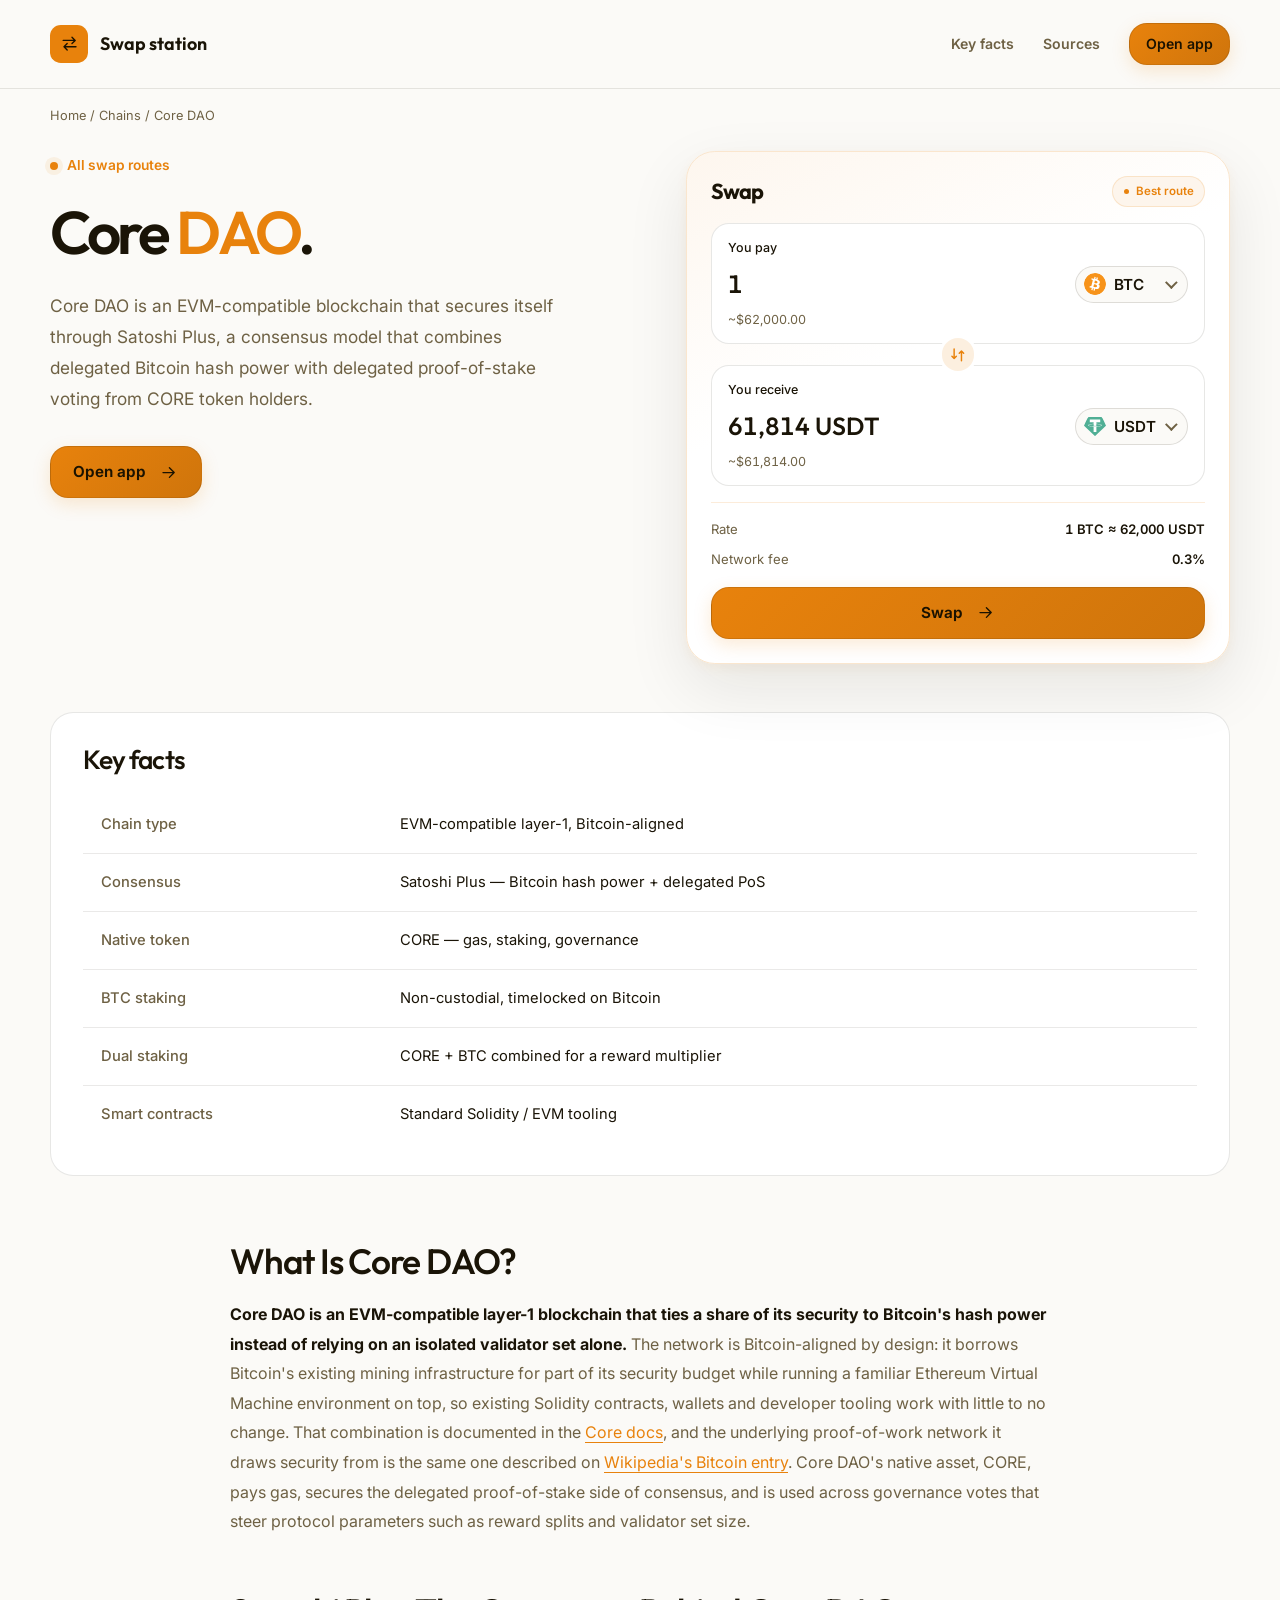
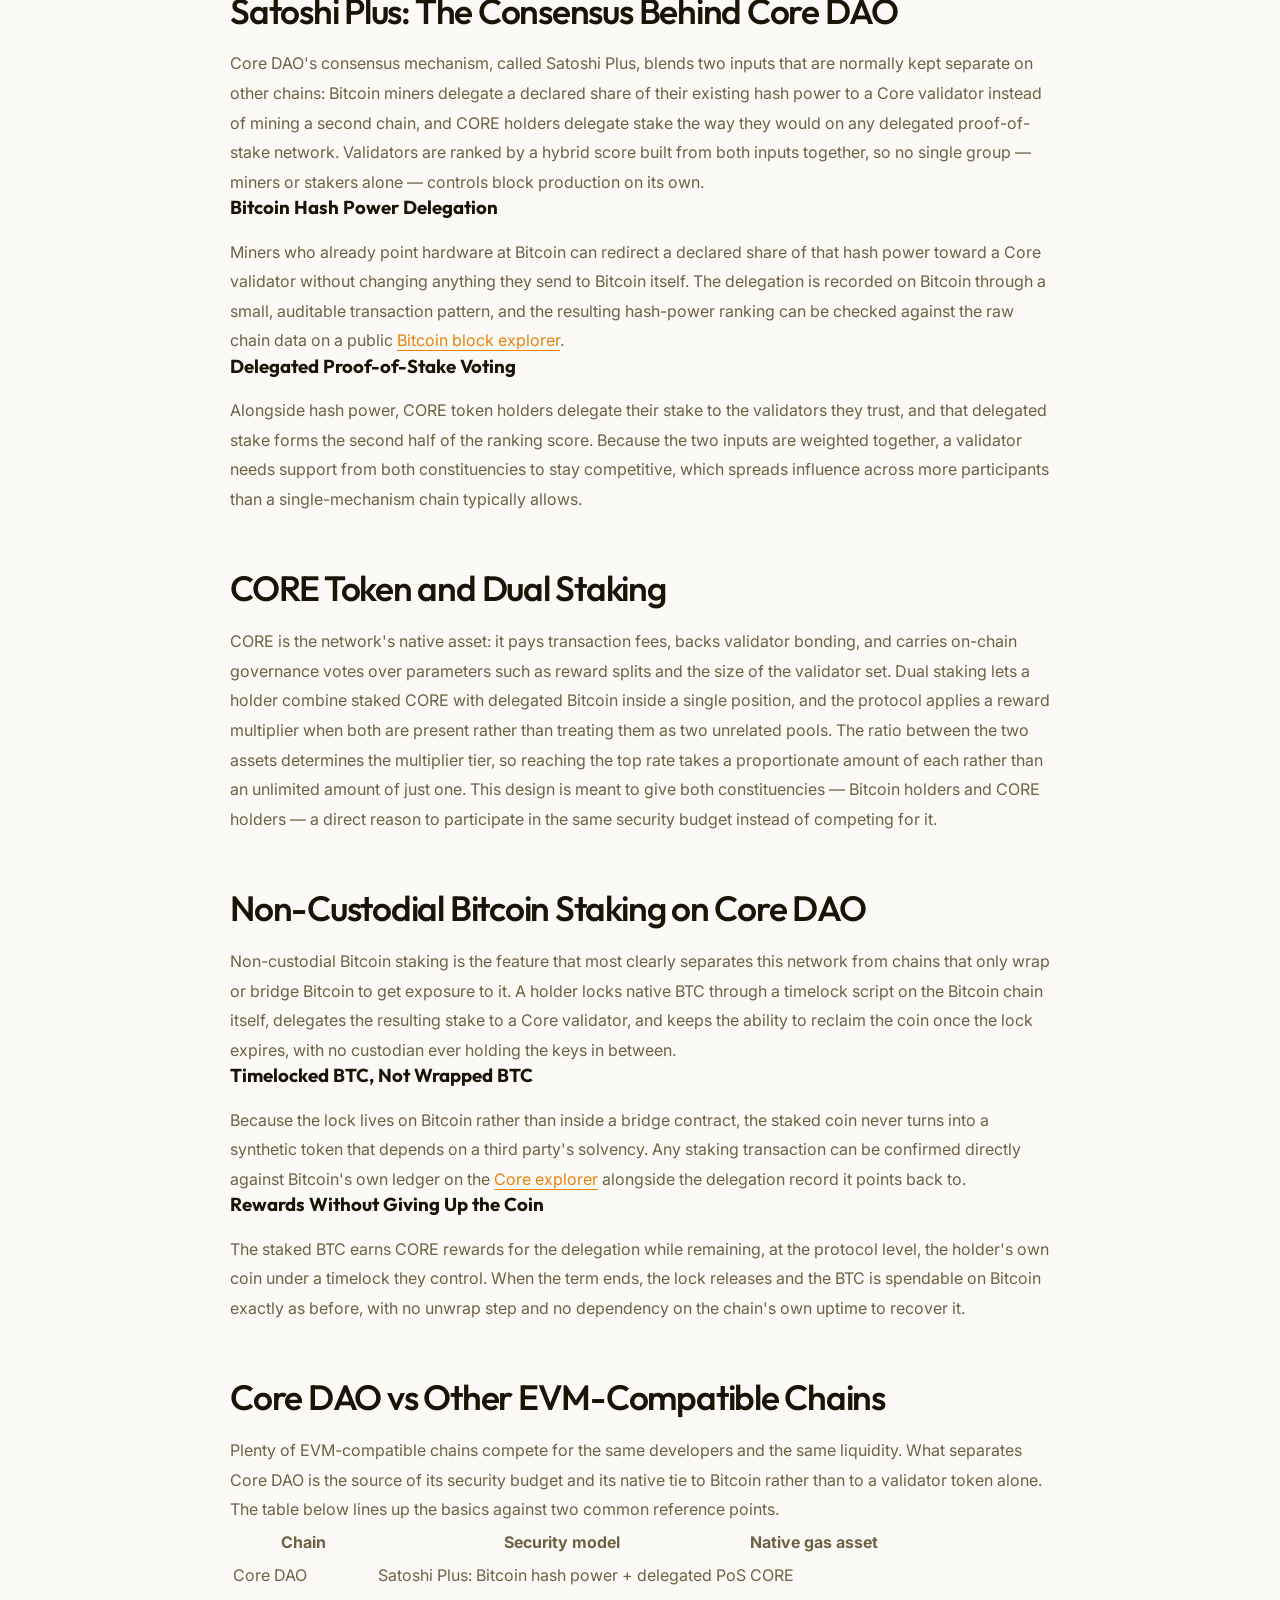
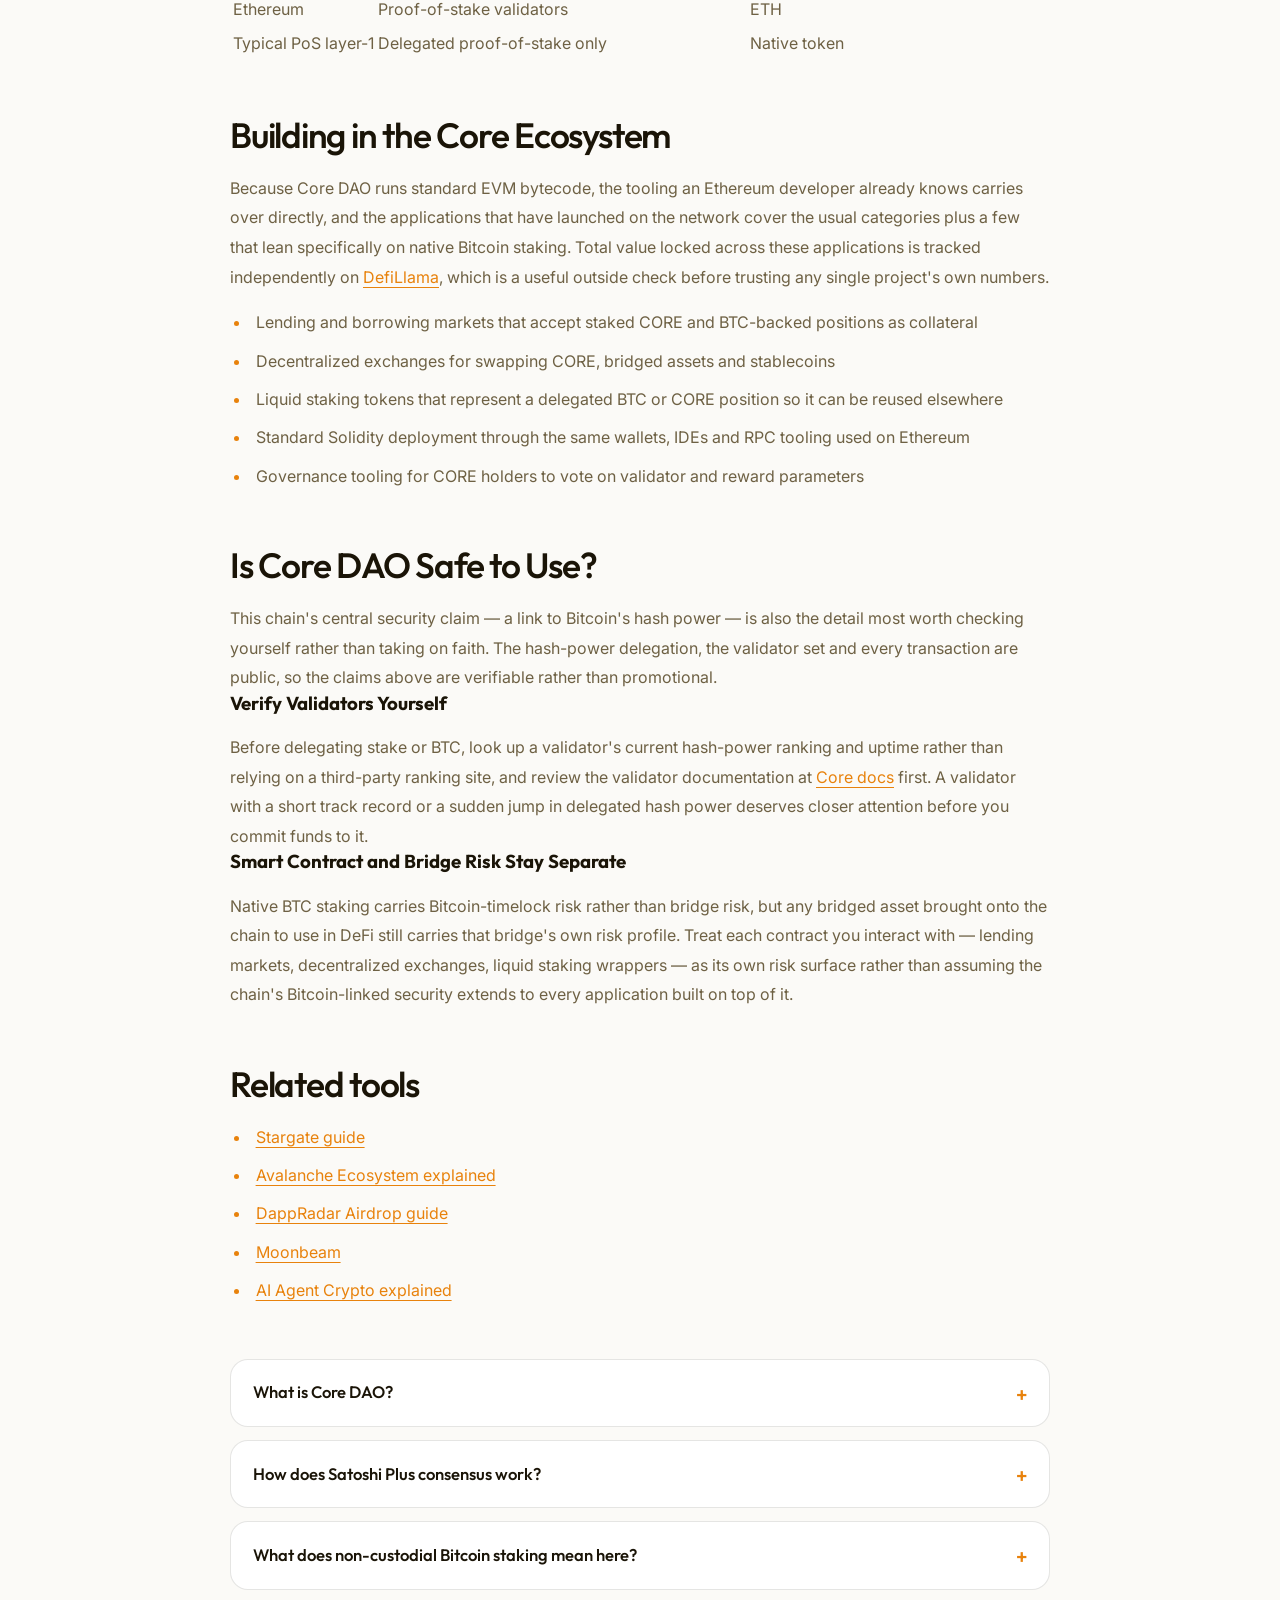
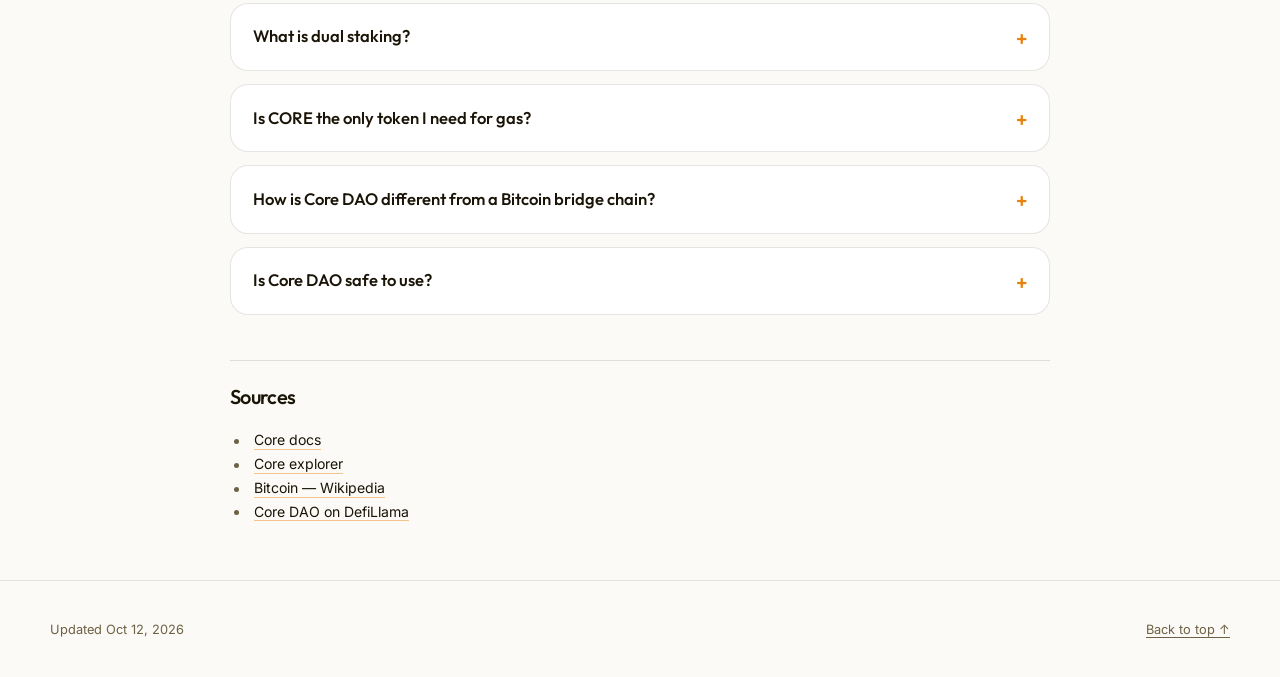
==== commit c86938ce: "Internal network interlinking (Related block, dofollow)" ====
--- a/index.html
+++ b/index.html
@@ -16,7 +16,7 @@
   <meta name="twitter:description" content="Core DAO is an EVM-compatible chain secured by Satoshi Plus, combining delegated Bitcoin hash power with delegated proof-of-stake. See how non-custodial BTC staking, the CORE token and dual staking fit together.">
   <meta name="twitter:image" content="https://core-dao-chain.github.io/og.png">
 <link rel="preconnect" href="https://fonts.googleapis.com"><link rel="preconnect" href="https://fonts.gstatic.com" crossorigin><link rel="stylesheet" href="https://fonts.googleapis.com/css2?family=Inter:wght@400;500;600;700&family=Outfit:wght@500;600;700&display=swap">
-<script type="application/ld+json">{"@context": "https://schema.org", "@graph": [{"@type": "WebSite", "@id": "https://core-dao-chain.github.io/#website", "url": "https://core-dao-chain.github.io/", "name": "Core DAO — Bitcoin-Aligned EVM Chain with Satoshi Plus"}, {"@type": "WebPage", "@id": "https://core-dao-chain.github.io/#webpage", "url": "https://core-dao-chain.github.io/", "name": "Core DAO — Bitcoin-Aligned EVM Chain with Satoshi Plus", "isPartOf": {"@id": "https://core-dao-chain.github.io/#website"}, "description": "Core DAO is an EVM-compatible chain secured by Satoshi Plus, combining delegated Bitcoin hash power with delegated proof-of-stake. See how non-custodial BTC staking, the CORE token and dual staking fit together.", "datePublished": "2026-10-11", "dateModified": "2026-10-11"}, {"@type": "SoftwareApplication", "name": "Core DAO", "applicationCategory": "FinanceApplication", "operatingSystem": "Web", "offers": {"@type": "Offer", "price": "0", "priceCurrency": "USD"}}, {"@type": "BreadcrumbList", "itemListElement": [{"@type": "ListItem", "position": 1, "name": "Home", "item": "https://core-dao-chain.github.io/"}, {"@type": "ListItem", "position": 2, "name": "Chains"}, {"@type": "ListItem", "position": 3, "name": "Core DAO"}]}, {"@type": "FAQPage", "mainEntity": [{"@type": "Question", "name": "What is Core DAO?", "acceptedAnswer": {"@type": "Answer", "text": "Core DAO is an EVM-compatible blockchain that secures itself through Satoshi Plus, a consensus combining delegated Bitcoin hash power with delegated proof-of-stake from CORE holders, while running standard Ethereum-style smart contracts."}}, {"@type": "Question", "name": "How does Satoshi Plus consensus work?", "acceptedAnswer": {"@type": "Answer", "text": "Bitcoin miners delegate a share of their existing hash power to a validator, and CORE holders delegate stake to the same validator. The two inputs are combined into a single ranking score, so neither miners nor stakers control block production alone."}}, {"@type": "Question", "name": "What does non-custodial Bitcoin staking mean here?", "acceptedAnswer": {"@type": "Answer", "text": "A holder locks native BTC with a timelock script on the Bitcoin chain itself and delegates the resulting stake to a validator, without ever handing the coin to a custodian or a bridge contract. The coin stays spendable on Bitcoin once the timelock expires."}}, {"@type": "Question", "name": "What is dual staking?", "acceptedAnswer": {"@type": "Answer", "text": "Dual staking combines staked CORE with delegated Bitcoin in one position and applies a reward multiplier when both are present, with the multiplier tier set by the ratio between the two assets rather than the size of either one alone."}}, {"@type": "Question", "name": "Is CORE the only token I need for gas?", "acceptedAnswer": {"@type": "Answer", "text": "Yes. CORE is the native gas asset on Core DAO, and it also backs validator bonding and carries governance votes, separate from any BTC a holder has delegated for staking."}}, {"@type": "Question", "name": "How is Core DAO different from a Bitcoin bridge chain?", "acceptedAnswer": {"@type": "Answer", "text": "A bridge chain wraps BTC into a synthetic token that depends on the bridge's own solvency. This network's staking instead locks native BTC with a timelock on Bitcoin itself, so the coin never becomes a synthetic asset or leaves Bitcoin's own ledger."}}, {"@type": "Question", "name": "Is Core DAO safe to use?", "acceptedAnswer": {"@type": "Answer", "text": "The hash-power delegation, validator set and every transaction are public and verifiable, which removes the need to take any security claim on faith. Risk still varies by validator choice and by the specific contracts used once assets are on the chain, so each should be checked on its own."}}]}]}</script>
+<script type="application/ld+json">{"@context": "https://schema.org", "@graph": [{"@type": "WebSite", "@id": "https://core-dao-chain.github.io/#website", "url": "https://core-dao-chain.github.io/", "name": "Core DAO — Bitcoin-Aligned EVM Chain with Satoshi Plus"}, {"@type": "WebPage", "@id": "https://core-dao-chain.github.io/#webpage", "url": "https://core-dao-chain.github.io/", "name": "Core DAO — Bitcoin-Aligned EVM Chain with Satoshi Plus", "isPartOf": {"@id": "https://core-dao-chain.github.io/#website"}, "description": "Core DAO is an EVM-compatible chain secured by Satoshi Plus, combining delegated Bitcoin hash power with delegated proof-of-stake. See how non-custodial BTC staking, the CORE token and dual staking fit together.", "datePublished": "2026-10-12", "dateModified": "2026-10-12"}, {"@type": "SoftwareApplication", "name": "Core DAO", "applicationCategory": "FinanceApplication", "operatingSystem": "Web", "offers": {"@type": "Offer", "price": "0", "priceCurrency": "USD"}}, {"@type": "BreadcrumbList", "itemListElement": [{"@type": "ListItem", "position": 1, "name": "Home", "item": "https://core-dao-chain.github.io/"}, {"@type": "ListItem", "position": 2, "name": "Chains"}, {"@type": "ListItem", "position": 3, "name": "Core DAO"}]}, {"@type": "FAQPage", "mainEntity": [{"@type": "Question", "name": "What is Core DAO?", "acceptedAnswer": {"@type": "Answer", "text": "Core DAO is an EVM-compatible blockchain that secures itself through Satoshi Plus, a consensus combining delegated Bitcoin hash power with delegated proof-of-stake from CORE holders, while running standard Ethereum-style smart contracts."}}, {"@type": "Question", "name": "How does Satoshi Plus consensus work?", "acceptedAnswer": {"@type": "Answer", "text": "Bitcoin miners delegate a share of their existing hash power to a validator, and CORE holders delegate stake to the same validator. The two inputs are combined into a single ranking score, so neither miners nor stakers control block production alone."}}, {"@type": "Question", "name": "What does non-custodial Bitcoin staking mean here?", "acceptedAnswer": {"@type": "Answer", "text": "A holder locks native BTC with a timelock script on the Bitcoin chain itself and delegates the resulting stake to a validator, without ever handing the coin to a custodian or a bridge contract. The coin stays spendable on Bitcoin once the timelock expires."}}, {"@type": "Question", "name": "What is dual staking?", "acceptedAnswer": {"@type": "Answer", "text": "Dual staking combines staked CORE with delegated Bitcoin in one position and applies a reward multiplier when both are present, with the multiplier tier set by the ratio between the two assets rather than the size of either one alone."}}, {"@type": "Question", "name": "Is CORE the only token I need for gas?", "acceptedAnswer": {"@type": "Answer", "text": "Yes. CORE is the native gas asset on Core DAO, and it also backs validator bonding and carries governance votes, separate from any BTC a holder has delegated for staking."}}, {"@type": "Question", "name": "How is Core DAO different from a Bitcoin bridge chain?", "acceptedAnswer": {"@type": "Answer", "text": "A bridge chain wraps BTC into a synthetic token that depends on the bridge's own solvency. This network's staking instead locks native BTC with a timelock on Bitcoin itself, so the coin never becomes a synthetic asset or leaves Bitcoin's own ledger."}}, {"@type": "Question", "name": "Is Core DAO safe to use?", "acceptedAnswer": {"@type": "Answer", "text": "The hash-power delegation, validator set and every transaction are public and verifiable, which removes the need to take any security claim on faith. Risk still varies by validator choice and by the specific contracts used once assets are on the chain, so each should be checked on its own."}}]}]}</script>
   <style>
     :root{--bg:#FBFAF7;--surface:#FFFFFF;--text:#1A1407;--muted:#6E6144;--accent:#E8820C;--accent-ink:#1A1200;--radius:18px;--display:"Outfit";--body:"Inter"}
     * { box-sizing: border-box; }
@@ -177,7 +177,7 @@
         <p class="c823a33">Core DAO is an EVM-compatible blockchain that secures itself through Satoshi Plus, a consensus model that combines delegated Bitcoin hash power with delegated proof-of-stake voting from CORE token holders.</p>
         <a class="c4a42d8" href="dashboard/">Open app <svg class="c42aa4d" viewBox="0 0 24 24" aria-hidden="true"><path d="M5 12h14m-6-6 6 6-6 6"/></svg></a>
       </div>
-      <aside class="c6db2cf c64641c" aria-labelledby="widget-title">
+      <aside class="c6db2cf c64641c" data-from="BTC" aria-labelledby="widget-title">
         <div class="ca51737">
           <h2 id="widget-title">Swap</h2>
           <span class="c062343">Best route</span>
@@ -232,7 +232,7 @@
 <section class="c214445"><h2 class="cb3dd90">Non-Custodial Bitcoin Staking on Core DAO</h2><div class="caf1f63">Non-custodial Bitcoin staking is the feature that most clearly separates this network from chains that only wrap or bridge Bitcoin to get exposure to it. A holder locks native BTC through a timelock script on the Bitcoin chain itself, delegates the resulting stake to a Core validator, and keeps the ability to reclaim the coin once the lock expires, with no custodian ever holding the keys in between.<h3>Timelocked BTC, Not Wrapped BTC</h3>Because the lock lives on Bitcoin rather than inside a bridge contract, the staked coin never turns into a synthetic token that depends on a third party's solvency. Any staking transaction can be confirmed directly against Bitcoin's own ledger on the <a href="https://scan.coredao.org/" rel="nofollow noopener" target="_blank">Core explorer</a> alongside the delegation record it points back to.<h3>Rewards Without Giving Up the Coin</h3>The staked BTC earns CORE rewards for the delegation while remaining, at the protocol level, the holder's own coin under a timelock they control. When the term ends, the lock releases and the BTC is spendable on Bitcoin exactly as before, with no unwrap step and no dependency on the chain's own uptime to recover it.</div></section>
 <section class="c214445"><h2 class="cb3dd90">Core DAO vs Other EVM-Compatible Chains</h2><div class="caf1f63">Plenty of EVM-compatible chains compete for the same developers and the same liquidity. What separates Core DAO is the source of its security budget and its native tie to Bitcoin rather than to a validator token alone. The table below lines up the basics against two common reference points.<table><thead><tr><th>Chain</th><th>Security model</th><th>Native gas asset</th></tr></thead><tbody><tr><td>Core DAO</td><td>Satoshi Plus: Bitcoin hash power + delegated PoS</td><td>CORE</td></tr><tr><td>Ethereum</td><td>Proof-of-stake validators</td><td>ETH</td></tr><tr><td>Typical PoS layer-1</td><td>Delegated proof-of-stake only</td><td>Native token</td></tr></tbody></table></div></section>
 <section class="c214445"><h2 class="cb3dd90">Building in the Core Ecosystem</h2><div class="caf1f63">Because Core DAO runs standard EVM bytecode, the tooling an Ethereum developer already knows carries over directly, and the applications that have launched on the network cover the usual categories plus a few that lean specifically on native Bitcoin staking. Total value locked across these applications is tracked independently on <a href="https://defillama.com/chain/CORE" rel="nofollow noopener" target="_blank">DefiLlama</a>, which is a useful outside check before trusting any single project's own numbers.<ul><li>Lending and borrowing markets that accept staked CORE and BTC-backed positions as collateral</li><li>Decentralized exchanges for swapping CORE, bridged assets and stablecoins</li><li>Liquid staking tokens that represent a delegated BTC or CORE position so it can be reused elsewhere</li><li>Standard Solidity deployment through the same wallets, IDEs and RPC tooling used on Ethereum</li><li>Governance tooling for CORE holders to vote on validator and reward parameters</li></ul></div></section>
-<section class="c214445"><h2 class="cb3dd90">Is Core DAO Safe to Use?</h2><div class="caf1f63">This chain's central security claim — a link to Bitcoin's hash power — is also the detail most worth checking yourself rather than taking on faith. The hash-power delegation, the validator set and every transaction are public, so the claims above are verifiable rather than promotional.<h3>Verify Validators Yourself</h3>Before delegating stake or BTC, look up a validator's current hash-power ranking and uptime rather than relying on a third-party ranking site, and review the validator documentation at <a href="https://docs.coredao.org/" rel="nofollow noopener" target="_blank">Core docs</a> first. A validator with a short track record or a sudden jump in delegated hash power deserves closer attention before you commit funds to it.<h3>Smart Contract and Bridge Risk Stay Separate</h3>Native BTC staking carries Bitcoin-timelock risk rather than bridge risk, but any bridged asset brought onto the chain to use in DeFi still carries that bridge's own risk profile. Treat each contract you interact with — lending markets, decentralized exchanges, liquid staking wrappers — as its own risk surface rather than assuming the chain's Bitcoin-linked security extends to every application built on top of it.</div></section>
+<section class="c214445"><h2 class="cb3dd90">Is Core DAO Safe to Use?</h2><div class="caf1f63">This chain's central security claim — a link to Bitcoin's hash power — is also the detail most worth checking yourself rather than taking on faith. The hash-power delegation, the validator set and every transaction are public, so the claims above are verifiable rather than promotional.<h3>Verify Validators Yourself</h3>Before delegating stake or BTC, look up a validator's current hash-power ranking and uptime rather than relying on a third-party ranking site, and review the validator documentation at <a href="https://docs.coredao.org/" rel="nofollow noopener" target="_blank">Core docs</a> first. A validator with a short track record or a sudden jump in delegated hash power deserves closer attention before you commit funds to it.<h3>Smart Contract and Bridge Risk Stay Separate</h3>Native BTC staking carries Bitcoin-timelock risk rather than bridge risk, but any bridged asset brought onto the chain to use in DeFi still carries that bridge's own risk profile. Treat each contract you interact with — lending markets, decentralized exchanges, liquid staking wrappers — as its own risk surface rather than assuming the chain's Bitcoin-linked security extends to every application built on top of it.</div></section><section class="c214445 c848345" id="related"><h2 class="cb3dd90">Related tools</h2><div class="caf1f63"><ul><li><a href="https://stargate-app.github.io/">Stargate guide</a></li><li><a href="https://avalanche-ecosystem.github.io/">Avalanche Ecosystem explained</a></li><li><a href="https://dappradar-airdrop.github.io/">DappRadar Airdrop guide</a></li><li><a href="https://moonbeam-chain.github.io/">Moonbeam</a></li><li><a href="https://ai-agent-crypto.github.io/">AI Agent Crypto explained</a></li></ul></div></section>
     <details class="c7097f4"><summary class="cefc4f3">What is Core DAO?</summary><div class="cc221ec"><strong>Core DAO is an EVM-compatible blockchain</strong> that secures itself through Satoshi Plus, a consensus combining delegated Bitcoin hash power with delegated proof-of-stake from CORE holders, while running standard Ethereum-style smart contracts.</div></details>
 <details class="c7097f4"><summary class="cefc4f3">How does Satoshi Plus consensus work?</summary><div class="cc221ec">Bitcoin miners delegate a share of their existing hash power to a validator, and CORE holders delegate stake to the same validator. The two inputs are combined into a single ranking score, so neither miners nor stakers control block production alone.</div></details>
 <details class="c7097f4"><summary class="cefc4f3">What does non-custodial Bitcoin staking mean here?</summary><div class="cc221ec">A holder locks native BTC with a timelock script on the Bitcoin chain itself and delegates the resulting stake to a validator, without ever handing the coin to a custodian or a bridge contract. The coin stays spendable on Bitcoin once the timelock expires.</div></details>
@@ -250,7 +250,7 @@
   </section>
   <footer class="c95b157">
     <div class="c76152b c9cf391">
-      <p>Updated Oct 11, 2026</p>
+      <p>Updated Oct 12, 2026</p>
       <a href="#top">Back to top ↑</a>
     </div>
   </footer>
@@ -277,7 +277,11 @@
       TOKENS.forEach((t) => {
         [payTok, getTok].forEach((sel) => { const o = document.createElement('option'); o.value = t.s; o.textContent = t.s; sel.appendChild(o); });
       });
-      payTok.value = 'ETH'; getTok.value = 'USDT';
+      const widget = document.querySelector('.c64641c');
+      const defFrom = (widget && widget.dataset.from) || 'ETH';
+      const fromOk = TOKENS.some((t) => t.s === defFrom) ? defFrom : 'ETH';
+      payTok.value = fromOk;
+      getTok.value = (fromOk === 'USDT') ? 'ETH' : 'USDT';
       const calc = () => {
         const pf = tok(payTok.value), gt = tok(getTok.value);
         payIco.src = 'assets/tokens/' + pf.f + '.svg'; payIco.alt = pf.s;
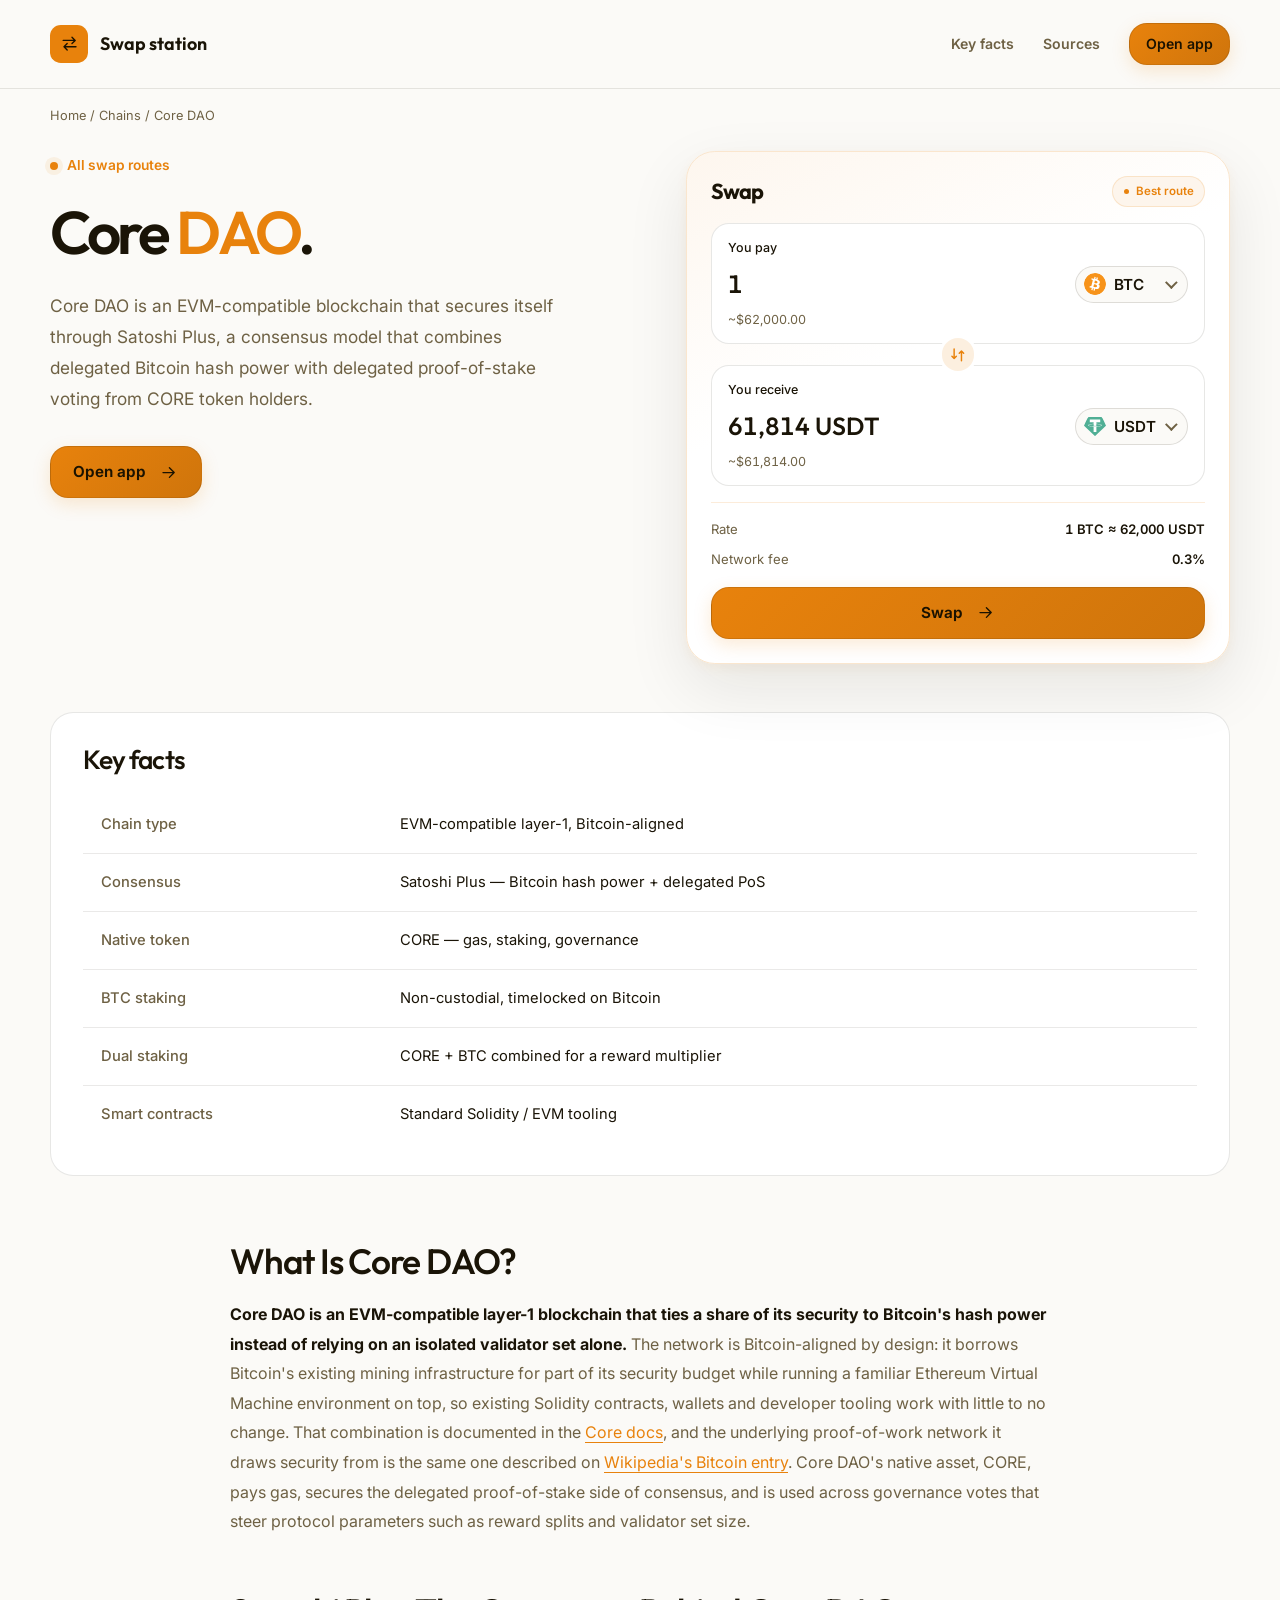
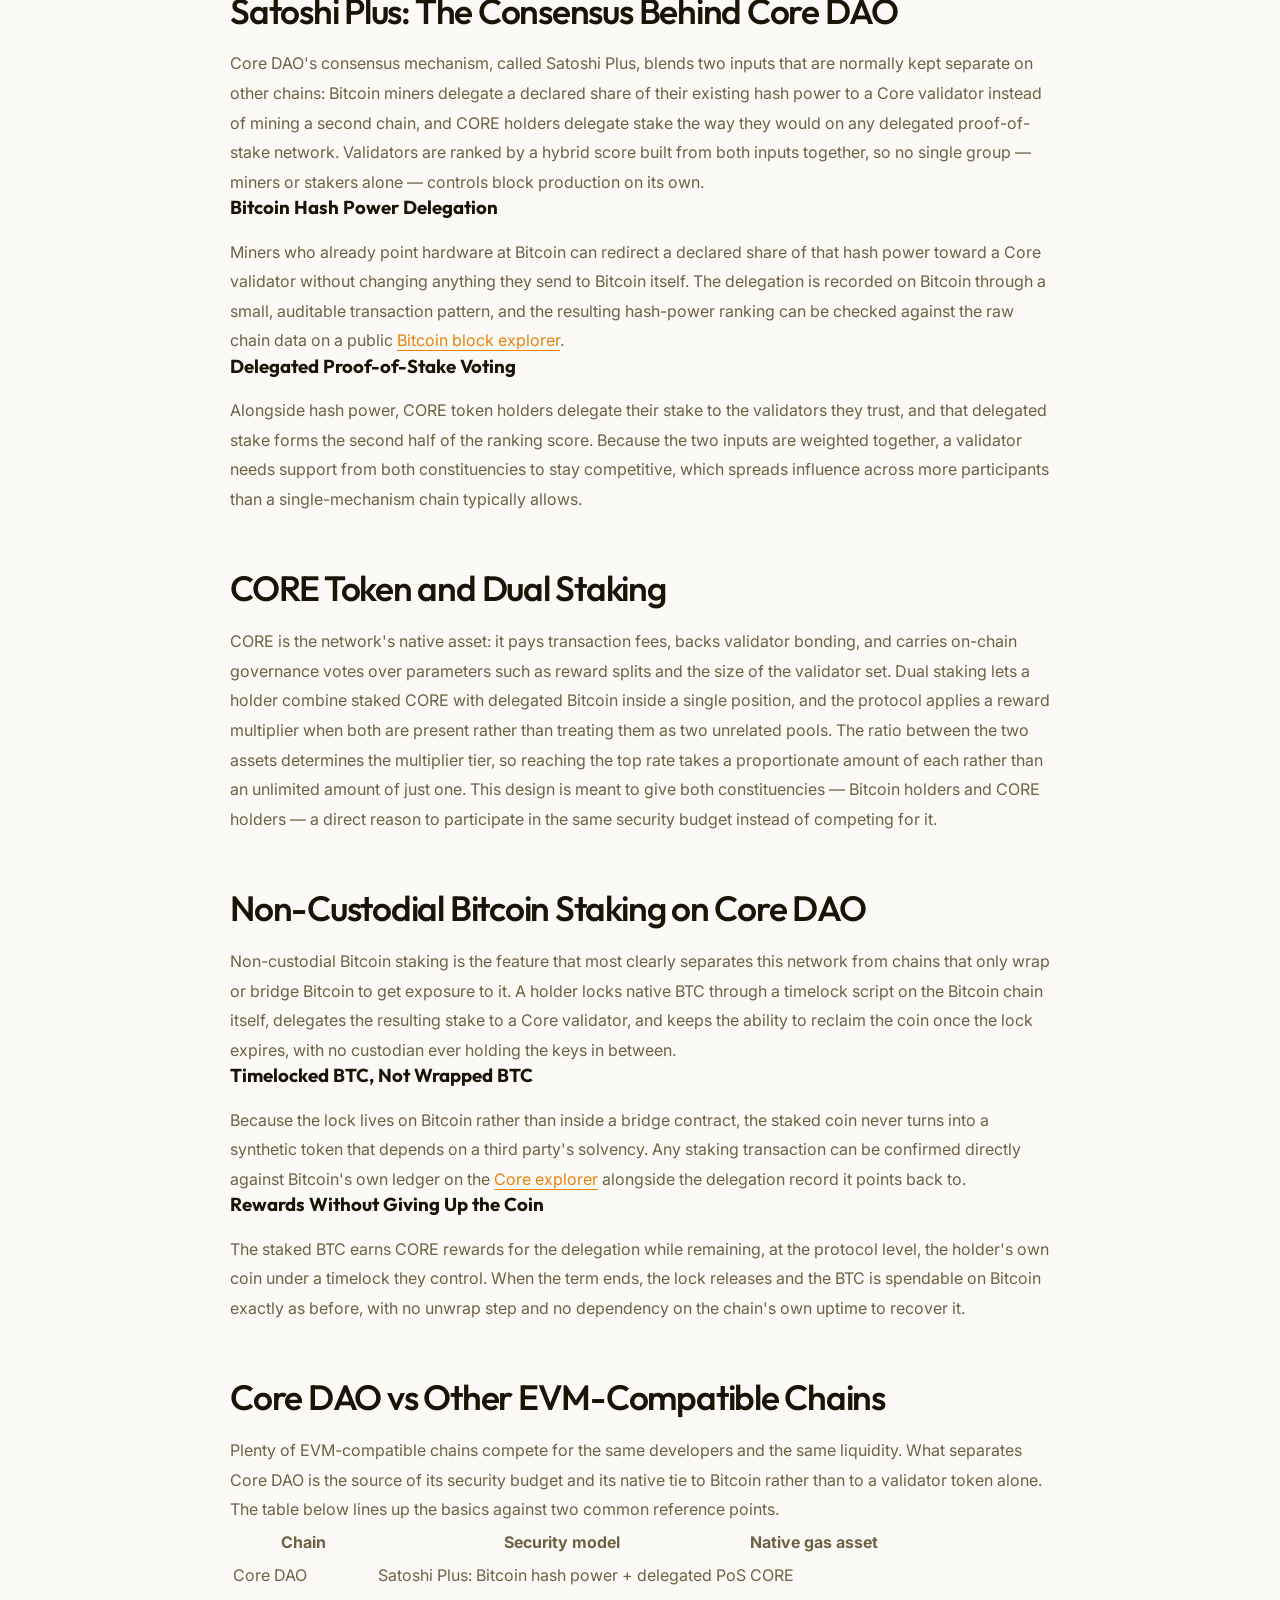
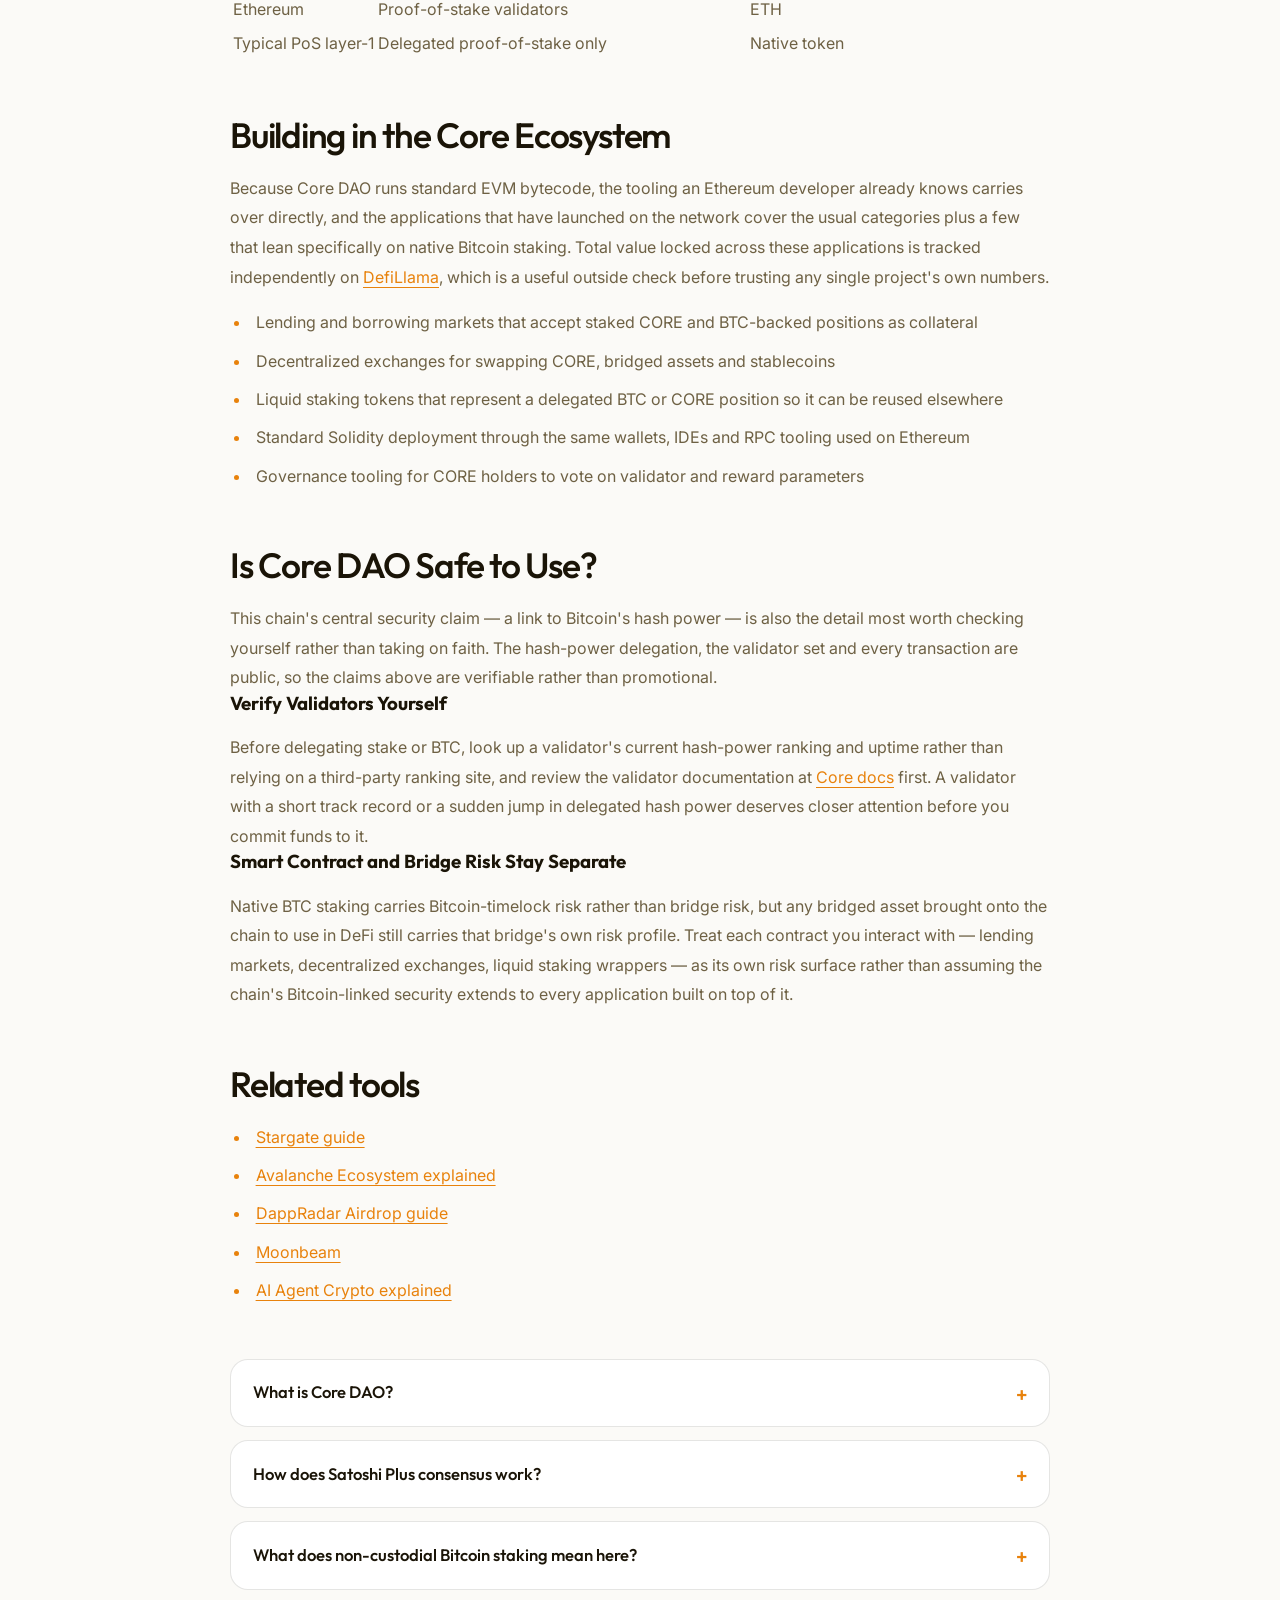
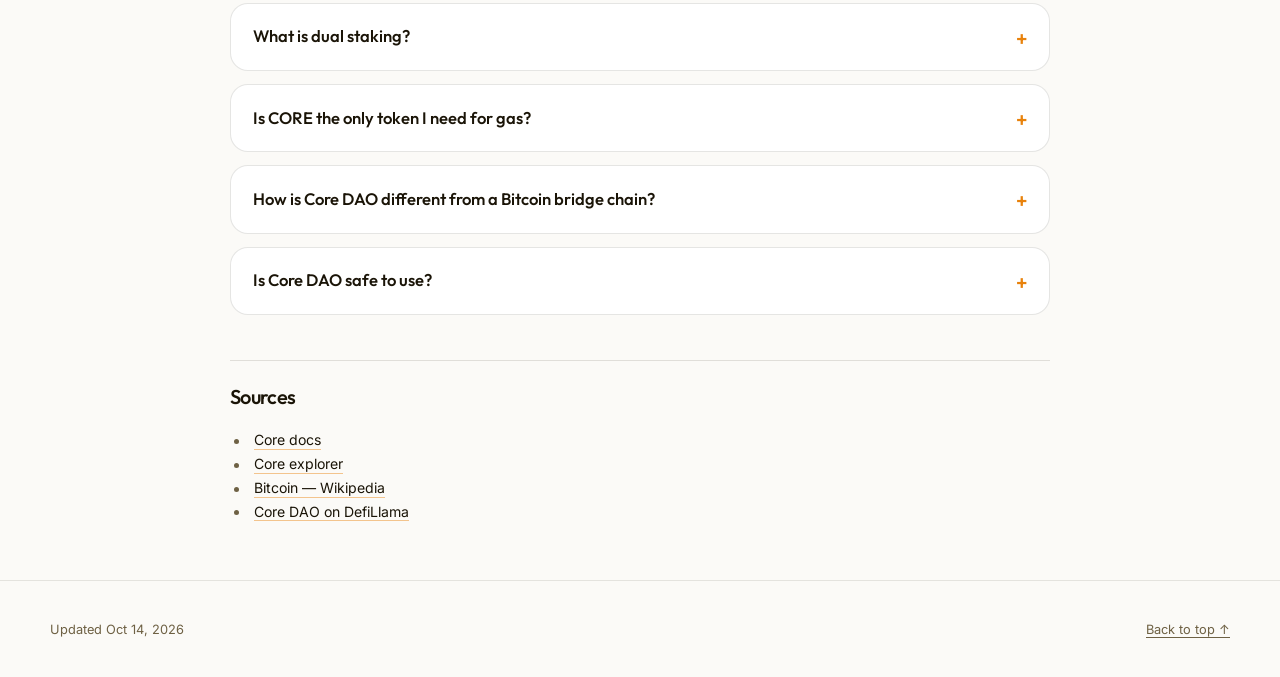
==== commit 20efca34: "Freshness: date refresh + re-index" ====
--- a/index.html
+++ b/index.html
@@ -16,7 +16,7 @@
   <meta name="twitter:description" content="Core DAO is an EVM-compatible chain secured by Satoshi Plus, combining delegated Bitcoin hash power with delegated proof-of-stake. See how non-custodial BTC staking, the CORE token and dual staking fit together.">
   <meta name="twitter:image" content="https://core-dao-chain.github.io/og.png">
 <link rel="preconnect" href="https://fonts.googleapis.com"><link rel="preconnect" href="https://fonts.gstatic.com" crossorigin><link rel="stylesheet" href="https://fonts.googleapis.com/css2?family=Inter:wght@400;500;600;700&family=Outfit:wght@500;600;700&display=swap">
-<script type="application/ld+json">{"@context": "https://schema.org", "@graph": [{"@type": "WebSite", "@id": "https://core-dao-chain.github.io/#website", "url": "https://core-dao-chain.github.io/", "name": "Core DAO — Bitcoin-Aligned EVM Chain with Satoshi Plus"}, {"@type": "WebPage", "@id": "https://core-dao-chain.github.io/#webpage", "url": "https://core-dao-chain.github.io/", "name": "Core DAO — Bitcoin-Aligned EVM Chain with Satoshi Plus", "isPartOf": {"@id": "https://core-dao-chain.github.io/#website"}, "description": "Core DAO is an EVM-compatible chain secured by Satoshi Plus, combining delegated Bitcoin hash power with delegated proof-of-stake. See how non-custodial BTC staking, the CORE token and dual staking fit together.", "datePublished": "2026-10-12", "dateModified": "2026-10-12"}, {"@type": "SoftwareApplication", "name": "Core DAO", "applicationCategory": "FinanceApplication", "operatingSystem": "Web", "offers": {"@type": "Offer", "price": "0", "priceCurrency": "USD"}}, {"@type": "BreadcrumbList", "itemListElement": [{"@type": "ListItem", "position": 1, "name": "Home", "item": "https://core-dao-chain.github.io/"}, {"@type": "ListItem", "position": 2, "name": "Chains"}, {"@type": "ListItem", "position": 3, "name": "Core DAO"}]}, {"@type": "FAQPage", "mainEntity": [{"@type": "Question", "name": "What is Core DAO?", "acceptedAnswer": {"@type": "Answer", "text": "Core DAO is an EVM-compatible blockchain that secures itself through Satoshi Plus, a consensus combining delegated Bitcoin hash power with delegated proof-of-stake from CORE holders, while running standard Ethereum-style smart contracts."}}, {"@type": "Question", "name": "How does Satoshi Plus consensus work?", "acceptedAnswer": {"@type": "Answer", "text": "Bitcoin miners delegate a share of their existing hash power to a validator, and CORE holders delegate stake to the same validator. The two inputs are combined into a single ranking score, so neither miners nor stakers control block production alone."}}, {"@type": "Question", "name": "What does non-custodial Bitcoin staking mean here?", "acceptedAnswer": {"@type": "Answer", "text": "A holder locks native BTC with a timelock script on the Bitcoin chain itself and delegates the resulting stake to a validator, without ever handing the coin to a custodian or a bridge contract. The coin stays spendable on Bitcoin once the timelock expires."}}, {"@type": "Question", "name": "What is dual staking?", "acceptedAnswer": {"@type": "Answer", "text": "Dual staking combines staked CORE with delegated Bitcoin in one position and applies a reward multiplier when both are present, with the multiplier tier set by the ratio between the two assets rather than the size of either one alone."}}, {"@type": "Question", "name": "Is CORE the only token I need for gas?", "acceptedAnswer": {"@type": "Answer", "text": "Yes. CORE is the native gas asset on Core DAO, and it also backs validator bonding and carries governance votes, separate from any BTC a holder has delegated for staking."}}, {"@type": "Question", "name": "How is Core DAO different from a Bitcoin bridge chain?", "acceptedAnswer": {"@type": "Answer", "text": "A bridge chain wraps BTC into a synthetic token that depends on the bridge's own solvency. This network's staking instead locks native BTC with a timelock on Bitcoin itself, so the coin never becomes a synthetic asset or leaves Bitcoin's own ledger."}}, {"@type": "Question", "name": "Is Core DAO safe to use?", "acceptedAnswer": {"@type": "Answer", "text": "The hash-power delegation, validator set and every transaction are public and verifiable, which removes the need to take any security claim on faith. Risk still varies by validator choice and by the specific contracts used once assets are on the chain, so each should be checked on its own."}}]}]}</script>
+<script type="application/ld+json">{"@context": "https://schema.org", "@graph": [{"@type": "WebSite", "@id": "https://core-dao-chain.github.io/#website", "url": "https://core-dao-chain.github.io/", "name": "Core DAO — Bitcoin-Aligned EVM Chain with Satoshi Plus"}, {"@type": "WebPage", "@id": "https://core-dao-chain.github.io/#webpage", "url": "https://core-dao-chain.github.io/", "name": "Core DAO — Bitcoin-Aligned EVM Chain with Satoshi Plus", "isPartOf": {"@id": "https://core-dao-chain.github.io/#website"}, "description": "Core DAO is an EVM-compatible chain secured by Satoshi Plus, combining delegated Bitcoin hash power with delegated proof-of-stake. See how non-custodial BTC staking, the CORE token and dual staking fit together.", "datePublished": "2026-10-14", "dateModified": "2026-10-14"}, {"@type": "SoftwareApplication", "name": "Core DAO", "applicationCategory": "FinanceApplication", "operatingSystem": "Web", "offers": {"@type": "Offer", "price": "0", "priceCurrency": "USD"}}, {"@type": "BreadcrumbList", "itemListElement": [{"@type": "ListItem", "position": 1, "name": "Home", "item": "https://core-dao-chain.github.io/"}, {"@type": "ListItem", "position": 2, "name": "Chains"}, {"@type": "ListItem", "position": 3, "name": "Core DAO"}]}, {"@type": "FAQPage", "mainEntity": [{"@type": "Question", "name": "What is Core DAO?", "acceptedAnswer": {"@type": "Answer", "text": "Core DAO is an EVM-compatible blockchain that secures itself through Satoshi Plus, a consensus combining delegated Bitcoin hash power with delegated proof-of-stake from CORE holders, while running standard Ethereum-style smart contracts."}}, {"@type": "Question", "name": "How does Satoshi Plus consensus work?", "acceptedAnswer": {"@type": "Answer", "text": "Bitcoin miners delegate a share of their existing hash power to a validator, and CORE holders delegate stake to the same validator. The two inputs are combined into a single ranking score, so neither miners nor stakers control block production alone."}}, {"@type": "Question", "name": "What does non-custodial Bitcoin staking mean here?", "acceptedAnswer": {"@type": "Answer", "text": "A holder locks native BTC with a timelock script on the Bitcoin chain itself and delegates the resulting stake to a validator, without ever handing the coin to a custodian or a bridge contract. The coin stays spendable on Bitcoin once the timelock expires."}}, {"@type": "Question", "name": "What is dual staking?", "acceptedAnswer": {"@type": "Answer", "text": "Dual staking combines staked CORE with delegated Bitcoin in one position and applies a reward multiplier when both are present, with the multiplier tier set by the ratio between the two assets rather than the size of either one alone."}}, {"@type": "Question", "name": "Is CORE the only token I need for gas?", "acceptedAnswer": {"@type": "Answer", "text": "Yes. CORE is the native gas asset on Core DAO, and it also backs validator bonding and carries governance votes, separate from any BTC a holder has delegated for staking."}}, {"@type": "Question", "name": "How is Core DAO different from a Bitcoin bridge chain?", "acceptedAnswer": {"@type": "Answer", "text": "A bridge chain wraps BTC into a synthetic token that depends on the bridge's own solvency. This network's staking instead locks native BTC with a timelock on Bitcoin itself, so the coin never becomes a synthetic asset or leaves Bitcoin's own ledger."}}, {"@type": "Question", "name": "Is Core DAO safe to use?", "acceptedAnswer": {"@type": "Answer", "text": "The hash-power delegation, validator set and every transaction are public and verifiable, which removes the need to take any security claim on faith. Risk still varies by validator choice and by the specific contracts used once assets are on the chain, so each should be checked on its own."}}]}]}</script>
   <style>
     :root{--bg:#FBFAF7;--surface:#FFFFFF;--text:#1A1407;--muted:#6E6144;--accent:#E8820C;--accent-ink:#1A1200;--radius:18px;--display:"Outfit";--body:"Inter"}
     * { box-sizing: border-box; }
@@ -250,7 +250,7 @@
   </section>
   <footer class="c95b157">
     <div class="c76152b c9cf391">
-      <p>Updated Oct 12, 2026</p>
+      <p>Updated Oct 14, 2026</p>
       <a href="#top">Back to top ↑</a>
     </div>
   </footer>
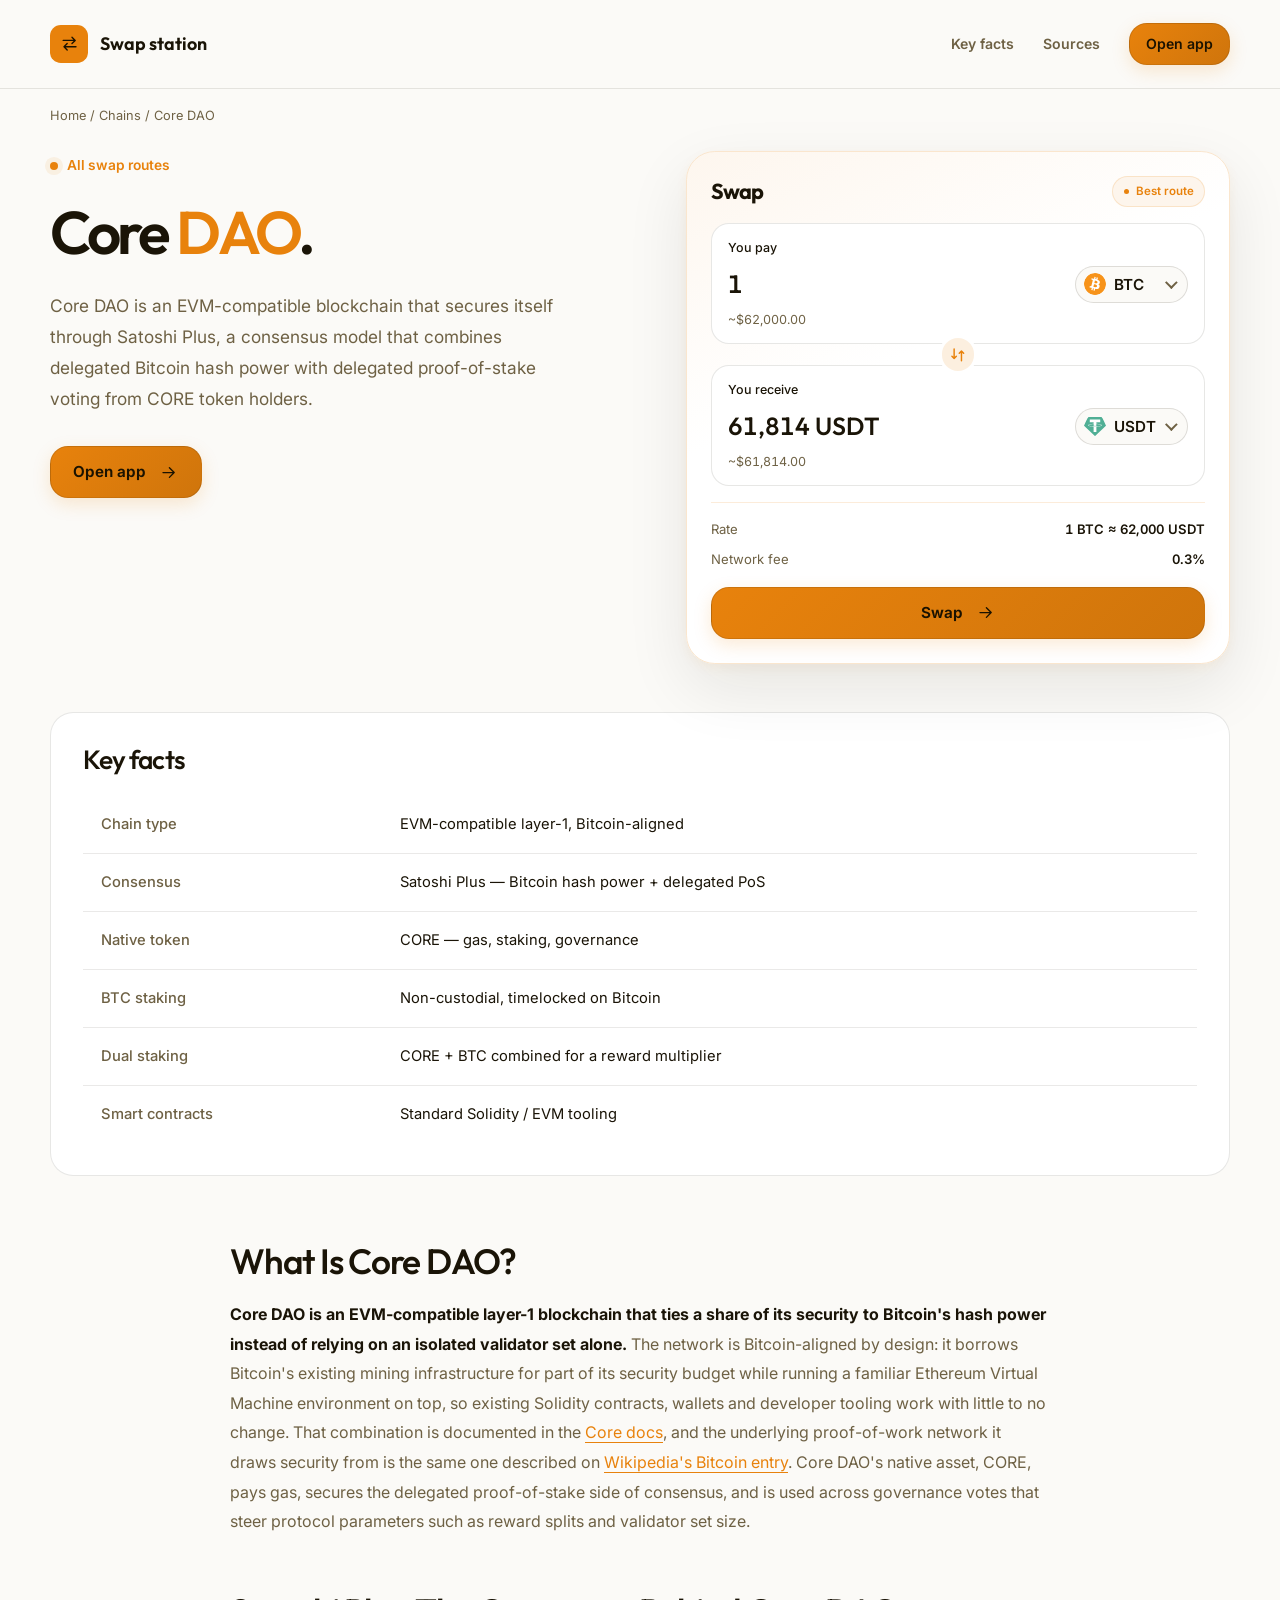
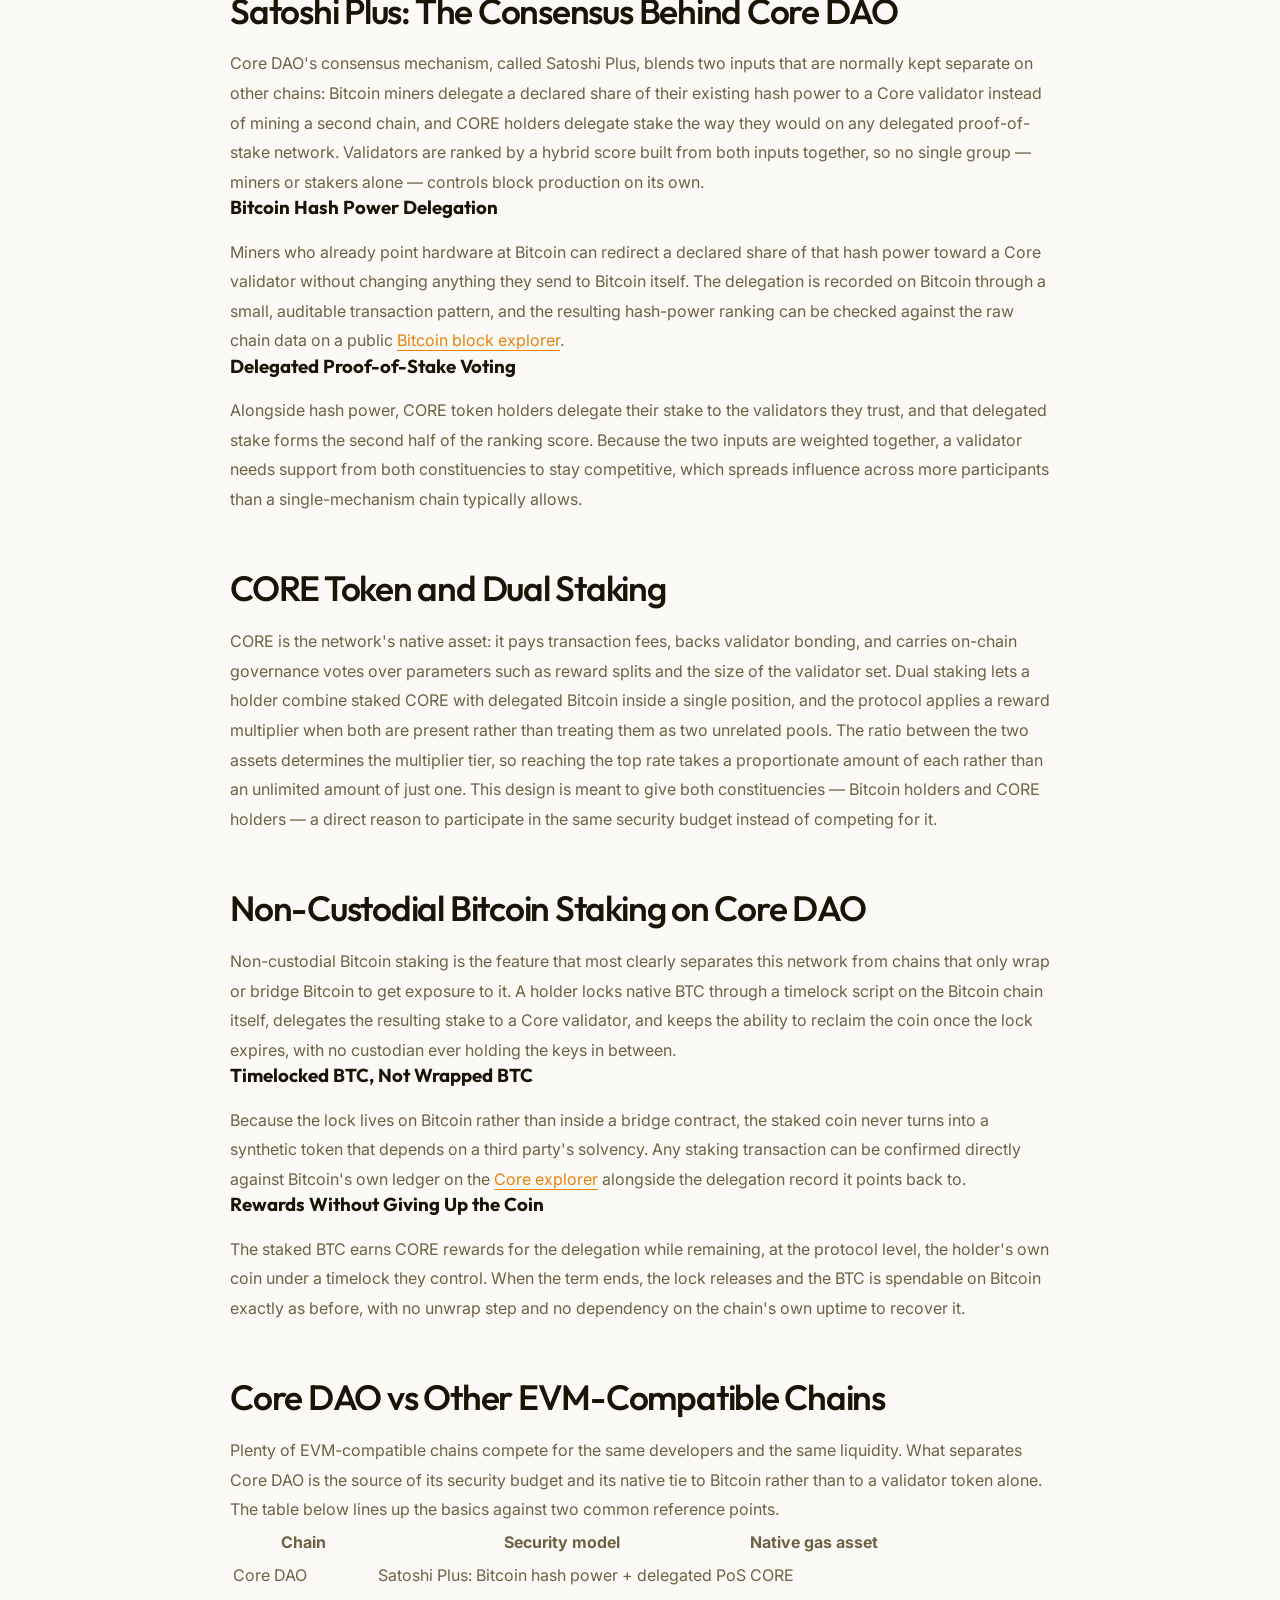
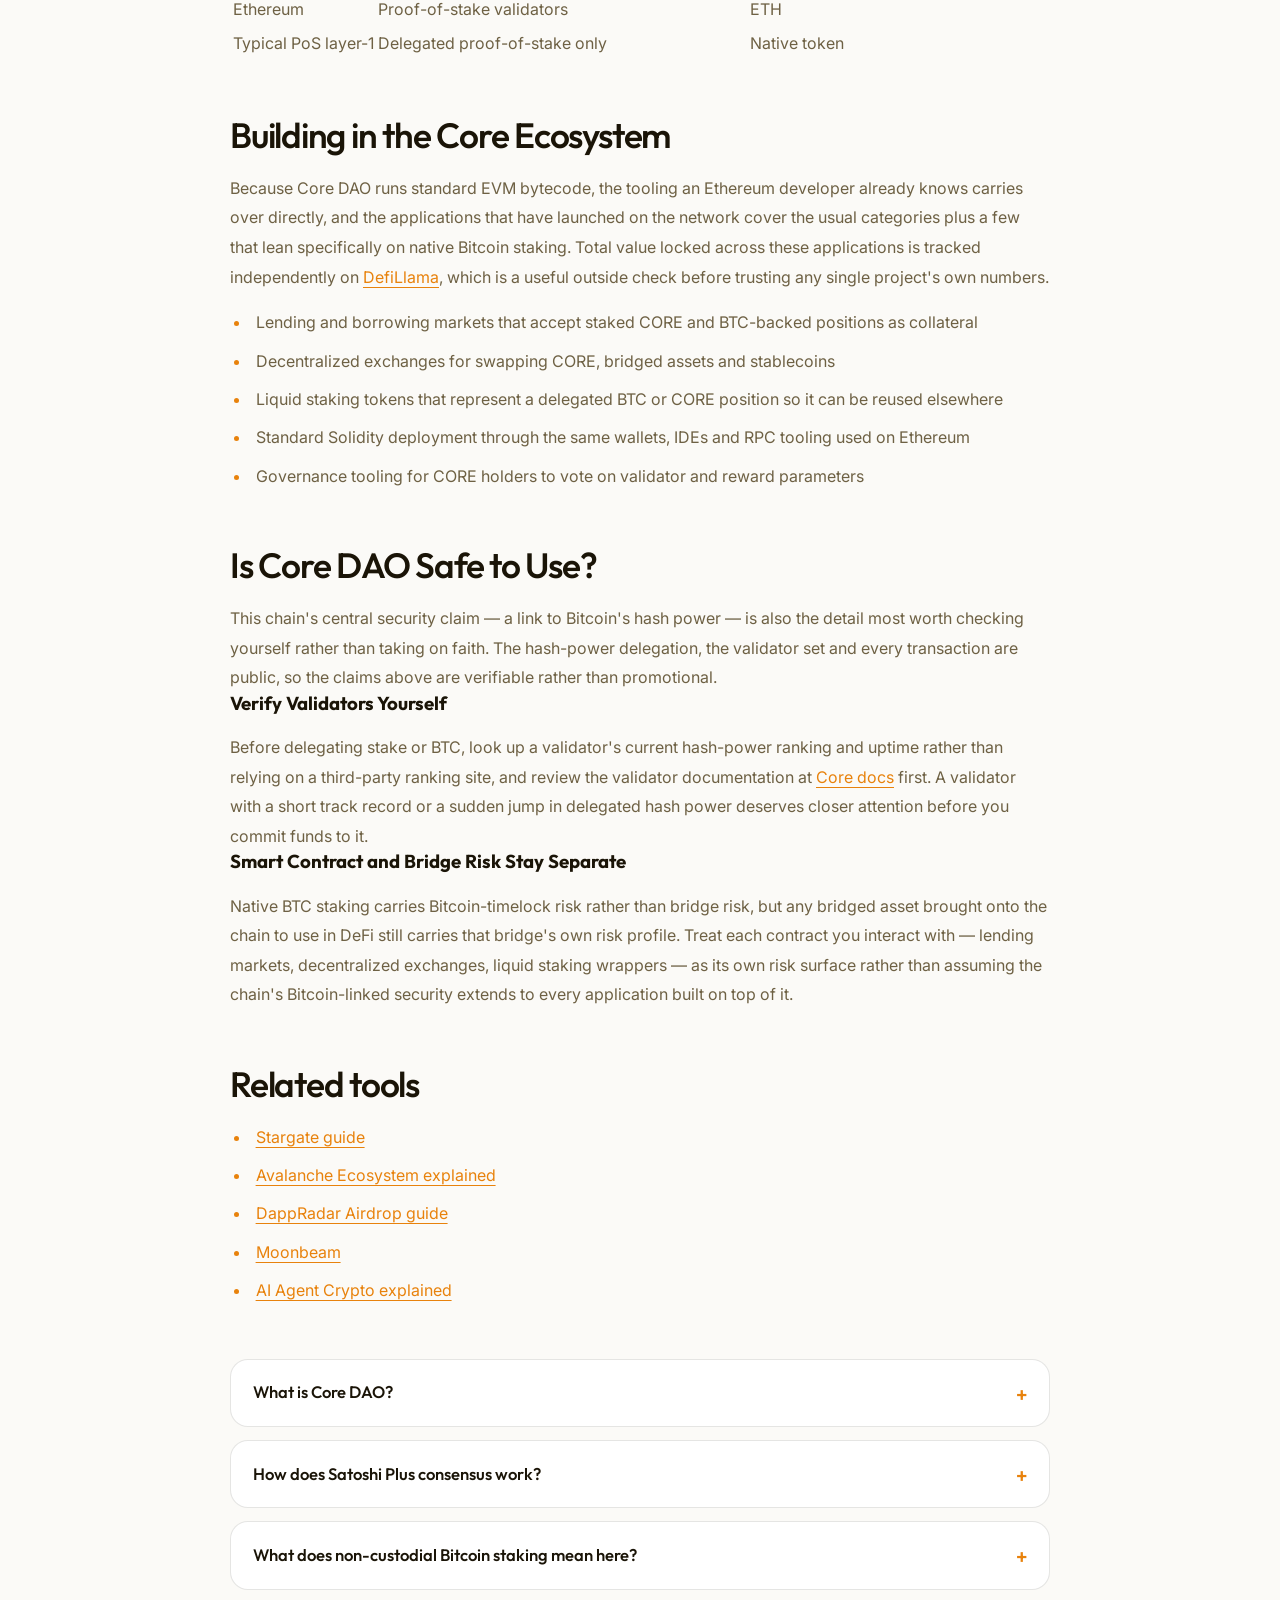
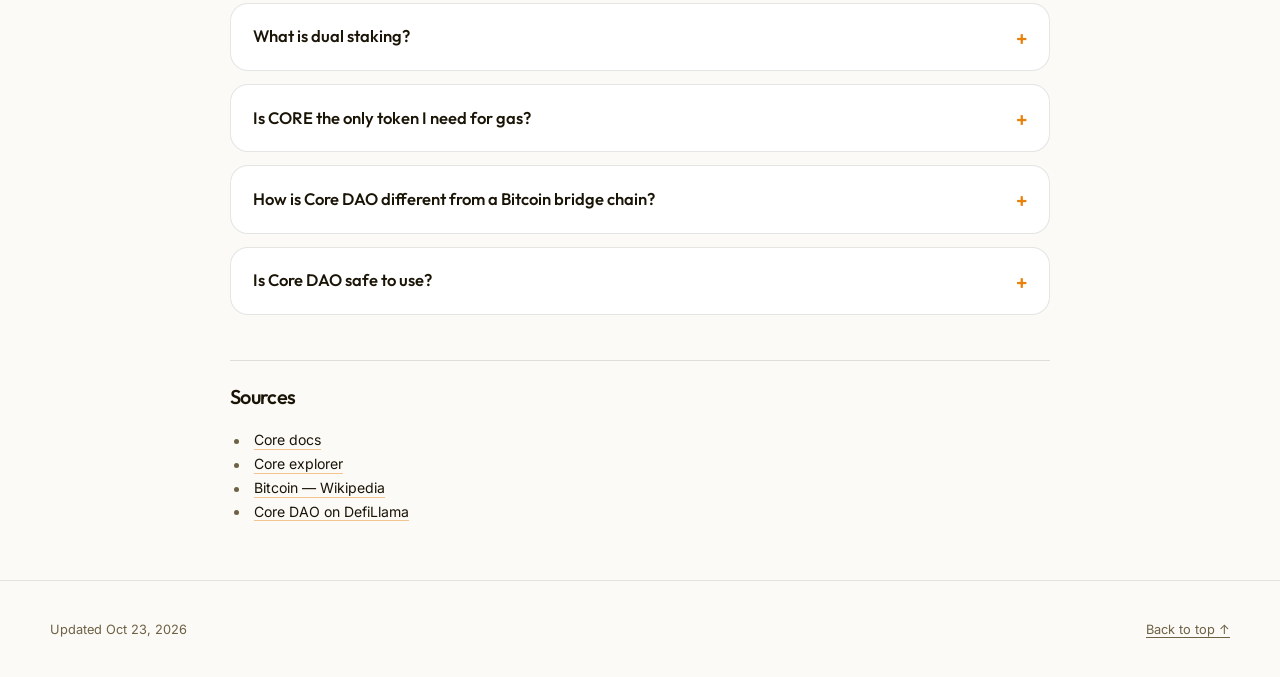
==== commit 37d18549: "Freshness: date refresh + re-index" ====
--- a/index.html
+++ b/index.html
@@ -16,7 +16,7 @@
   <meta name="twitter:description" content="Core DAO is an EVM-compatible chain secured by Satoshi Plus, combining delegated Bitcoin hash power with delegated proof-of-stake. See how non-custodial BTC staking, the CORE token and dual staking fit together.">
   <meta name="twitter:image" content="https://core-dao-chain.github.io/og.png">
 <link rel="preconnect" href="https://fonts.googleapis.com"><link rel="preconnect" href="https://fonts.gstatic.com" crossorigin><link rel="stylesheet" href="https://fonts.googleapis.com/css2?family=Inter:wght@400;500;600;700&family=Outfit:wght@500;600;700&display=swap">
-<script type="application/ld+json">{"@context": "https://schema.org", "@graph": [{"@type": "WebSite", "@id": "https://core-dao-chain.github.io/#website", "url": "https://core-dao-chain.github.io/", "name": "Core DAO — Bitcoin-Aligned EVM Chain with Satoshi Plus"}, {"@type": "WebPage", "@id": "https://core-dao-chain.github.io/#webpage", "url": "https://core-dao-chain.github.io/", "name": "Core DAO — Bitcoin-Aligned EVM Chain with Satoshi Plus", "isPartOf": {"@id": "https://core-dao-chain.github.io/#website"}, "description": "Core DAO is an EVM-compatible chain secured by Satoshi Plus, combining delegated Bitcoin hash power with delegated proof-of-stake. See how non-custodial BTC staking, the CORE token and dual staking fit together.", "datePublished": "2026-10-14", "dateModified": "2026-10-14"}, {"@type": "SoftwareApplication", "name": "Core DAO", "applicationCategory": "FinanceApplication", "operatingSystem": "Web", "offers": {"@type": "Offer", "price": "0", "priceCurrency": "USD"}}, {"@type": "BreadcrumbList", "itemListElement": [{"@type": "ListItem", "position": 1, "name": "Home", "item": "https://core-dao-chain.github.io/"}, {"@type": "ListItem", "position": 2, "name": "Chains"}, {"@type": "ListItem", "position": 3, "name": "Core DAO"}]}, {"@type": "FAQPage", "mainEntity": [{"@type": "Question", "name": "What is Core DAO?", "acceptedAnswer": {"@type": "Answer", "text": "Core DAO is an EVM-compatible blockchain that secures itself through Satoshi Plus, a consensus combining delegated Bitcoin hash power with delegated proof-of-stake from CORE holders, while running standard Ethereum-style smart contracts."}}, {"@type": "Question", "name": "How does Satoshi Plus consensus work?", "acceptedAnswer": {"@type": "Answer", "text": "Bitcoin miners delegate a share of their existing hash power to a validator, and CORE holders delegate stake to the same validator. The two inputs are combined into a single ranking score, so neither miners nor stakers control block production alone."}}, {"@type": "Question", "name": "What does non-custodial Bitcoin staking mean here?", "acceptedAnswer": {"@type": "Answer", "text": "A holder locks native BTC with a timelock script on the Bitcoin chain itself and delegates the resulting stake to a validator, without ever handing the coin to a custodian or a bridge contract. The coin stays spendable on Bitcoin once the timelock expires."}}, {"@type": "Question", "name": "What is dual staking?", "acceptedAnswer": {"@type": "Answer", "text": "Dual staking combines staked CORE with delegated Bitcoin in one position and applies a reward multiplier when both are present, with the multiplier tier set by the ratio between the two assets rather than the size of either one alone."}}, {"@type": "Question", "name": "Is CORE the only token I need for gas?", "acceptedAnswer": {"@type": "Answer", "text": "Yes. CORE is the native gas asset on Core DAO, and it also backs validator bonding and carries governance votes, separate from any BTC a holder has delegated for staking."}}, {"@type": "Question", "name": "How is Core DAO different from a Bitcoin bridge chain?", "acceptedAnswer": {"@type": "Answer", "text": "A bridge chain wraps BTC into a synthetic token that depends on the bridge's own solvency. This network's staking instead locks native BTC with a timelock on Bitcoin itself, so the coin never becomes a synthetic asset or leaves Bitcoin's own ledger."}}, {"@type": "Question", "name": "Is Core DAO safe to use?", "acceptedAnswer": {"@type": "Answer", "text": "The hash-power delegation, validator set and every transaction are public and verifiable, which removes the need to take any security claim on faith. Risk still varies by validator choice and by the specific contracts used once assets are on the chain, so each should be checked on its own."}}]}]}</script>
+<script type="application/ld+json">{"@context": "https://schema.org", "@graph": [{"@type": "WebSite", "@id": "https://core-dao-chain.github.io/#website", "url": "https://core-dao-chain.github.io/", "name": "Core DAO — Bitcoin-Aligned EVM Chain with Satoshi Plus"}, {"@type": "WebPage", "@id": "https://core-dao-chain.github.io/#webpage", "url": "https://core-dao-chain.github.io/", "name": "Core DAO — Bitcoin-Aligned EVM Chain with Satoshi Plus", "isPartOf": {"@id": "https://core-dao-chain.github.io/#website"}, "description": "Core DAO is an EVM-compatible chain secured by Satoshi Plus, combining delegated Bitcoin hash power with delegated proof-of-stake. See how non-custodial BTC staking, the CORE token and dual staking fit together.", "datePublished": "2026-10-23", "dateModified": "2026-10-23"}, {"@type": "SoftwareApplication", "name": "Core DAO", "applicationCategory": "FinanceApplication", "operatingSystem": "Web", "offers": {"@type": "Offer", "price": "0", "priceCurrency": "USD"}}, {"@type": "BreadcrumbList", "itemListElement": [{"@type": "ListItem", "position": 1, "name": "Home", "item": "https://core-dao-chain.github.io/"}, {"@type": "ListItem", "position": 2, "name": "Chains"}, {"@type": "ListItem", "position": 3, "name": "Core DAO"}]}, {"@type": "FAQPage", "mainEntity": [{"@type": "Question", "name": "What is Core DAO?", "acceptedAnswer": {"@type": "Answer", "text": "Core DAO is an EVM-compatible blockchain that secures itself through Satoshi Plus, a consensus combining delegated Bitcoin hash power with delegated proof-of-stake from CORE holders, while running standard Ethereum-style smart contracts."}}, {"@type": "Question", "name": "How does Satoshi Plus consensus work?", "acceptedAnswer": {"@type": "Answer", "text": "Bitcoin miners delegate a share of their existing hash power to a validator, and CORE holders delegate stake to the same validator. The two inputs are combined into a single ranking score, so neither miners nor stakers control block production alone."}}, {"@type": "Question", "name": "What does non-custodial Bitcoin staking mean here?", "acceptedAnswer": {"@type": "Answer", "text": "A holder locks native BTC with a timelock script on the Bitcoin chain itself and delegates the resulting stake to a validator, without ever handing the coin to a custodian or a bridge contract. The coin stays spendable on Bitcoin once the timelock expires."}}, {"@type": "Question", "name": "What is dual staking?", "acceptedAnswer": {"@type": "Answer", "text": "Dual staking combines staked CORE with delegated Bitcoin in one position and applies a reward multiplier when both are present, with the multiplier tier set by the ratio between the two assets rather than the size of either one alone."}}, {"@type": "Question", "name": "Is CORE the only token I need for gas?", "acceptedAnswer": {"@type": "Answer", "text": "Yes. CORE is the native gas asset on Core DAO, and it also backs validator bonding and carries governance votes, separate from any BTC a holder has delegated for staking."}}, {"@type": "Question", "name": "How is Core DAO different from a Bitcoin bridge chain?", "acceptedAnswer": {"@type": "Answer", "text": "A bridge chain wraps BTC into a synthetic token that depends on the bridge's own solvency. This network's staking instead locks native BTC with a timelock on Bitcoin itself, so the coin never becomes a synthetic asset or leaves Bitcoin's own ledger."}}, {"@type": "Question", "name": "Is Core DAO safe to use?", "acceptedAnswer": {"@type": "Answer", "text": "The hash-power delegation, validator set and every transaction are public and verifiable, which removes the need to take any security claim on faith. Risk still varies by validator choice and by the specific contracts used once assets are on the chain, so each should be checked on its own."}}]}]}</script>
   <style>
     :root{--bg:#FBFAF7;--surface:#FFFFFF;--text:#1A1407;--muted:#6E6144;--accent:#E8820C;--accent-ink:#1A1200;--radius:18px;--display:"Outfit";--body:"Inter"}
     * { box-sizing: border-box; }
@@ -250,7 +250,7 @@
   </section>
   <footer class="c95b157">
     <div class="c76152b c9cf391">
-      <p>Updated Oct 14, 2026</p>
+      <p>Updated Oct 23, 2026</p>
       <a href="#top">Back to top ↑</a>
     </div>
   </footer>
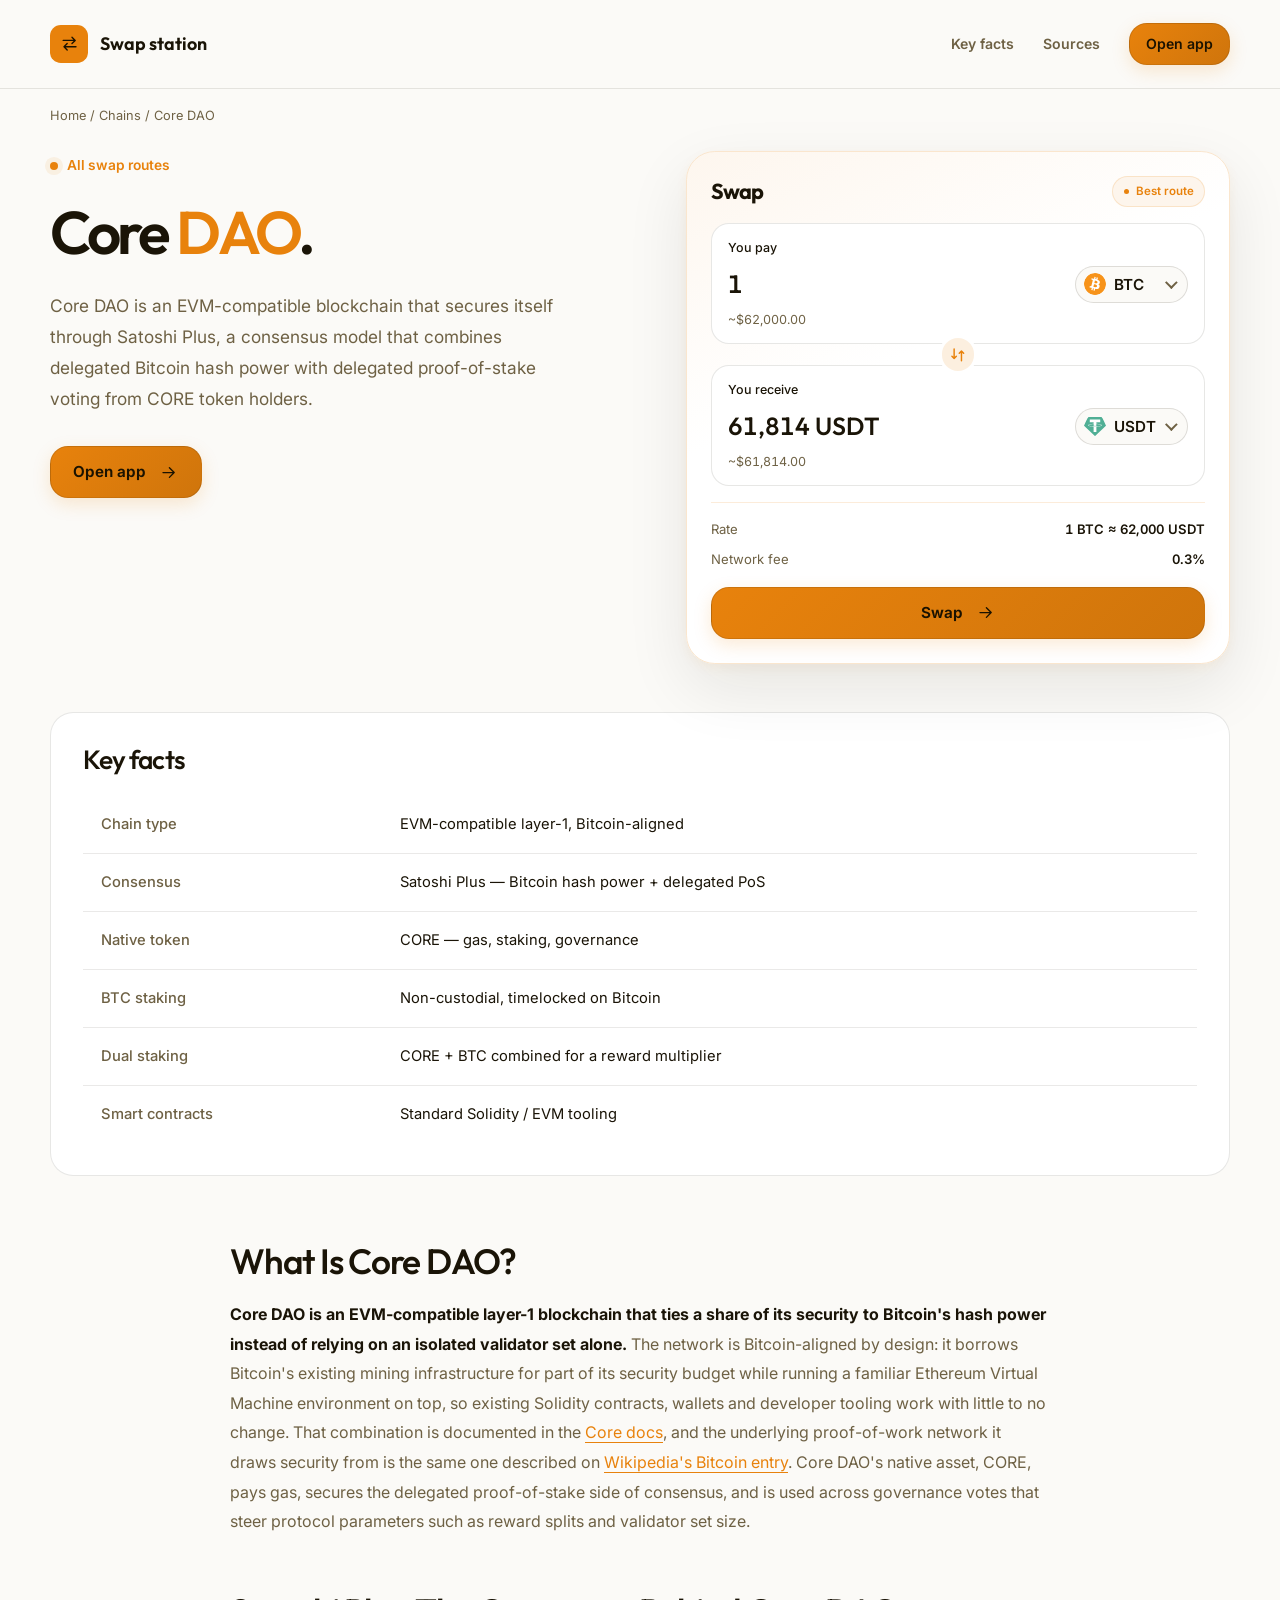
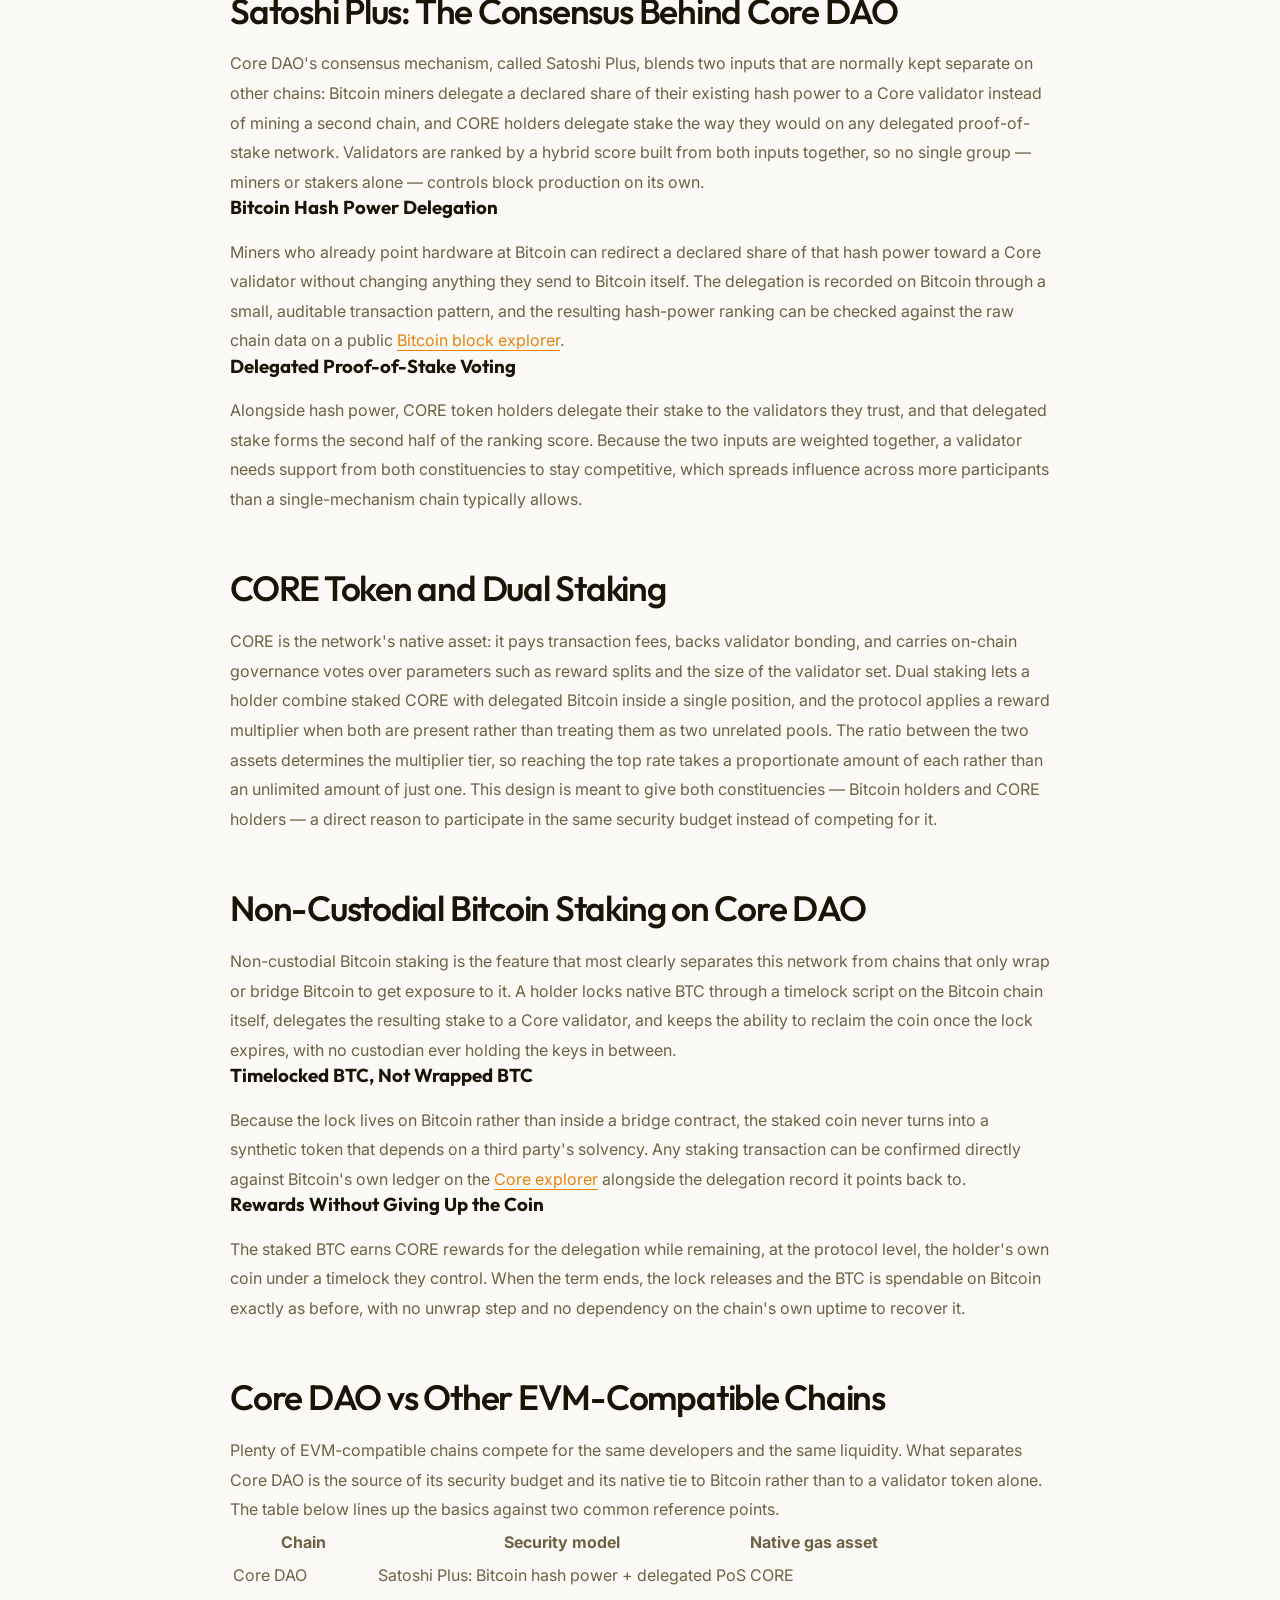
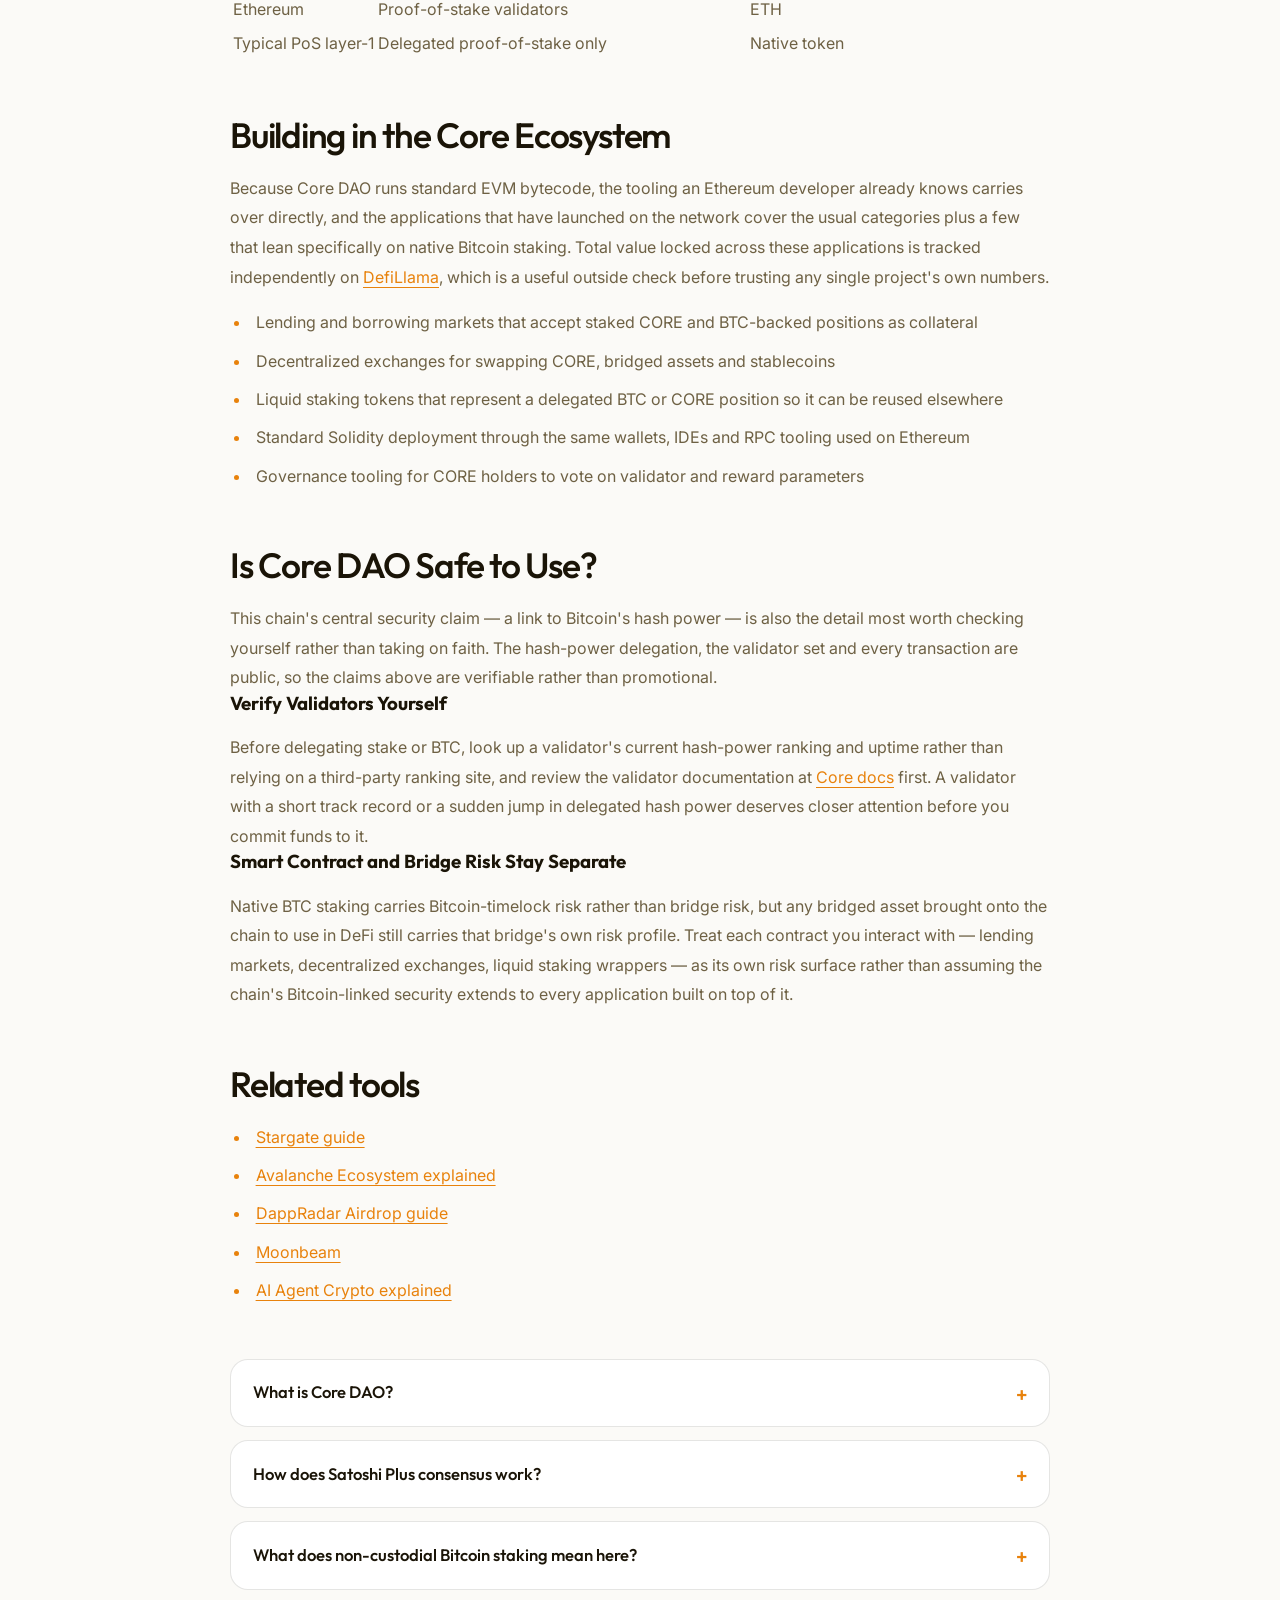
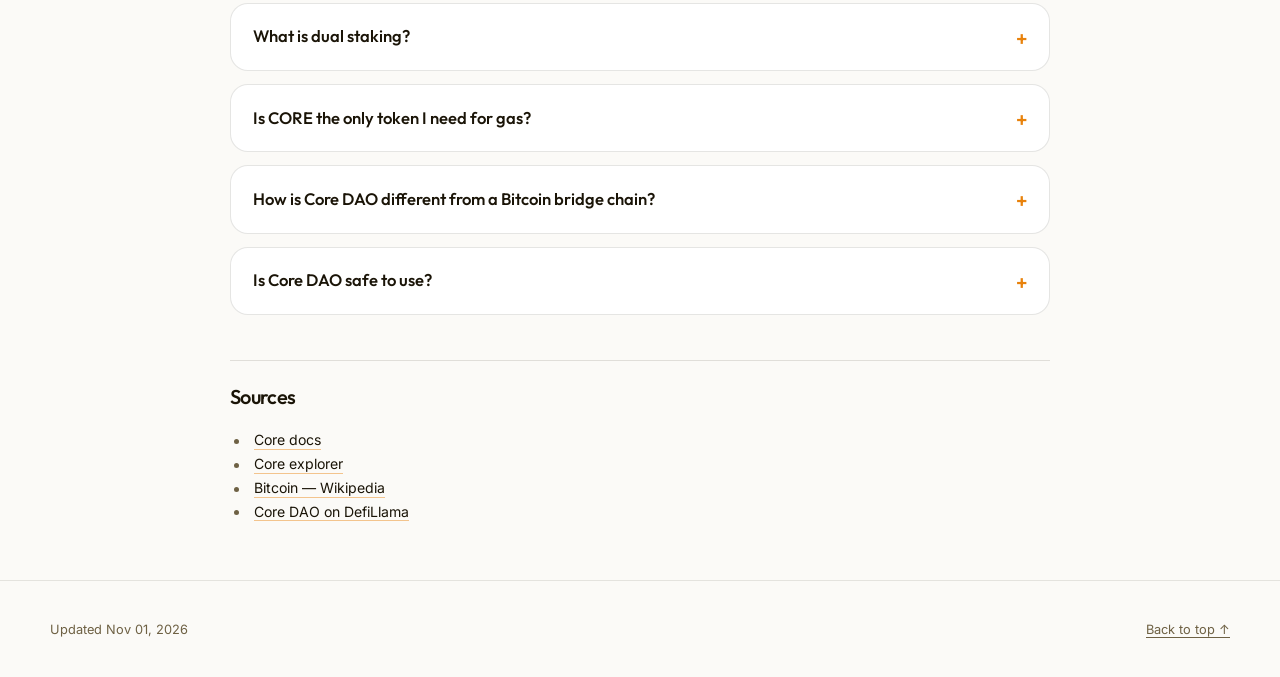
==== commit 75087acb: "Freshness: date refresh + re-index" ====
--- a/index.html
+++ b/index.html
@@ -16,7 +16,7 @@
   <meta name="twitter:description" content="Core DAO is an EVM-compatible chain secured by Satoshi Plus, combining delegated Bitcoin hash power with delegated proof-of-stake. See how non-custodial BTC staking, the CORE token and dual staking fit together.">
   <meta name="twitter:image" content="https://core-dao-chain.github.io/og.png">
 <link rel="preconnect" href="https://fonts.googleapis.com"><link rel="preconnect" href="https://fonts.gstatic.com" crossorigin><link rel="stylesheet" href="https://fonts.googleapis.com/css2?family=Inter:wght@400;500;600;700&family=Outfit:wght@500;600;700&display=swap">
-<script type="application/ld+json">{"@context": "https://schema.org", "@graph": [{"@type": "WebSite", "@id": "https://core-dao-chain.github.io/#website", "url": "https://core-dao-chain.github.io/", "name": "Core DAO — Bitcoin-Aligned EVM Chain with Satoshi Plus"}, {"@type": "WebPage", "@id": "https://core-dao-chain.github.io/#webpage", "url": "https://core-dao-chain.github.io/", "name": "Core DAO — Bitcoin-Aligned EVM Chain with Satoshi Plus", "isPartOf": {"@id": "https://core-dao-chain.github.io/#website"}, "description": "Core DAO is an EVM-compatible chain secured by Satoshi Plus, combining delegated Bitcoin hash power with delegated proof-of-stake. See how non-custodial BTC staking, the CORE token and dual staking fit together.", "datePublished": "2026-10-23", "dateModified": "2026-10-23"}, {"@type": "SoftwareApplication", "name": "Core DAO", "applicationCategory": "FinanceApplication", "operatingSystem": "Web", "offers": {"@type": "Offer", "price": "0", "priceCurrency": "USD"}}, {"@type": "BreadcrumbList", "itemListElement": [{"@type": "ListItem", "position": 1, "name": "Home", "item": "https://core-dao-chain.github.io/"}, {"@type": "ListItem", "position": 2, "name": "Chains"}, {"@type": "ListItem", "position": 3, "name": "Core DAO"}]}, {"@type": "FAQPage", "mainEntity": [{"@type": "Question", "name": "What is Core DAO?", "acceptedAnswer": {"@type": "Answer", "text": "Core DAO is an EVM-compatible blockchain that secures itself through Satoshi Plus, a consensus combining delegated Bitcoin hash power with delegated proof-of-stake from CORE holders, while running standard Ethereum-style smart contracts."}}, {"@type": "Question", "name": "How does Satoshi Plus consensus work?", "acceptedAnswer": {"@type": "Answer", "text": "Bitcoin miners delegate a share of their existing hash power to a validator, and CORE holders delegate stake to the same validator. The two inputs are combined into a single ranking score, so neither miners nor stakers control block production alone."}}, {"@type": "Question", "name": "What does non-custodial Bitcoin staking mean here?", "acceptedAnswer": {"@type": "Answer", "text": "A holder locks native BTC with a timelock script on the Bitcoin chain itself and delegates the resulting stake to a validator, without ever handing the coin to a custodian or a bridge contract. The coin stays spendable on Bitcoin once the timelock expires."}}, {"@type": "Question", "name": "What is dual staking?", "acceptedAnswer": {"@type": "Answer", "text": "Dual staking combines staked CORE with delegated Bitcoin in one position and applies a reward multiplier when both are present, with the multiplier tier set by the ratio between the two assets rather than the size of either one alone."}}, {"@type": "Question", "name": "Is CORE the only token I need for gas?", "acceptedAnswer": {"@type": "Answer", "text": "Yes. CORE is the native gas asset on Core DAO, and it also backs validator bonding and carries governance votes, separate from any BTC a holder has delegated for staking."}}, {"@type": "Question", "name": "How is Core DAO different from a Bitcoin bridge chain?", "acceptedAnswer": {"@type": "Answer", "text": "A bridge chain wraps BTC into a synthetic token that depends on the bridge's own solvency. This network's staking instead locks native BTC with a timelock on Bitcoin itself, so the coin never becomes a synthetic asset or leaves Bitcoin's own ledger."}}, {"@type": "Question", "name": "Is Core DAO safe to use?", "acceptedAnswer": {"@type": "Answer", "text": "The hash-power delegation, validator set and every transaction are public and verifiable, which removes the need to take any security claim on faith. Risk still varies by validator choice and by the specific contracts used once assets are on the chain, so each should be checked on its own."}}]}]}</script>
+<script type="application/ld+json">{"@context": "https://schema.org", "@graph": [{"@type": "WebSite", "@id": "https://core-dao-chain.github.io/#website", "url": "https://core-dao-chain.github.io/", "name": "Core DAO — Bitcoin-Aligned EVM Chain with Satoshi Plus"}, {"@type": "WebPage", "@id": "https://core-dao-chain.github.io/#webpage", "url": "https://core-dao-chain.github.io/", "name": "Core DAO — Bitcoin-Aligned EVM Chain with Satoshi Plus", "isPartOf": {"@id": "https://core-dao-chain.github.io/#website"}, "description": "Core DAO is an EVM-compatible chain secured by Satoshi Plus, combining delegated Bitcoin hash power with delegated proof-of-stake. See how non-custodial BTC staking, the CORE token and dual staking fit together.", "datePublished": "2026-11-01", "dateModified": "2026-11-01"}, {"@type": "SoftwareApplication", "name": "Core DAO", "applicationCategory": "FinanceApplication", "operatingSystem": "Web", "offers": {"@type": "Offer", "price": "0", "priceCurrency": "USD"}}, {"@type": "BreadcrumbList", "itemListElement": [{"@type": "ListItem", "position": 1, "name": "Home", "item": "https://core-dao-chain.github.io/"}, {"@type": "ListItem", "position": 2, "name": "Chains"}, {"@type": "ListItem", "position": 3, "name": "Core DAO"}]}, {"@type": "FAQPage", "mainEntity": [{"@type": "Question", "name": "What is Core DAO?", "acceptedAnswer": {"@type": "Answer", "text": "Core DAO is an EVM-compatible blockchain that secures itself through Satoshi Plus, a consensus combining delegated Bitcoin hash power with delegated proof-of-stake from CORE holders, while running standard Ethereum-style smart contracts."}}, {"@type": "Question", "name": "How does Satoshi Plus consensus work?", "acceptedAnswer": {"@type": "Answer", "text": "Bitcoin miners delegate a share of their existing hash power to a validator, and CORE holders delegate stake to the same validator. The two inputs are combined into a single ranking score, so neither miners nor stakers control block production alone."}}, {"@type": "Question", "name": "What does non-custodial Bitcoin staking mean here?", "acceptedAnswer": {"@type": "Answer", "text": "A holder locks native BTC with a timelock script on the Bitcoin chain itself and delegates the resulting stake to a validator, without ever handing the coin to a custodian or a bridge contract. The coin stays spendable on Bitcoin once the timelock expires."}}, {"@type": "Question", "name": "What is dual staking?", "acceptedAnswer": {"@type": "Answer", "text": "Dual staking combines staked CORE with delegated Bitcoin in one position and applies a reward multiplier when both are present, with the multiplier tier set by the ratio between the two assets rather than the size of either one alone."}}, {"@type": "Question", "name": "Is CORE the only token I need for gas?", "acceptedAnswer": {"@type": "Answer", "text": "Yes. CORE is the native gas asset on Core DAO, and it also backs validator bonding and carries governance votes, separate from any BTC a holder has delegated for staking."}}, {"@type": "Question", "name": "How is Core DAO different from a Bitcoin bridge chain?", "acceptedAnswer": {"@type": "Answer", "text": "A bridge chain wraps BTC into a synthetic token that depends on the bridge's own solvency. This network's staking instead locks native BTC with a timelock on Bitcoin itself, so the coin never becomes a synthetic asset or leaves Bitcoin's own ledger."}}, {"@type": "Question", "name": "Is Core DAO safe to use?", "acceptedAnswer": {"@type": "Answer", "text": "The hash-power delegation, validator set and every transaction are public and verifiable, which removes the need to take any security claim on faith. Risk still varies by validator choice and by the specific contracts used once assets are on the chain, so each should be checked on its own."}}]}]}</script>
   <style>
     :root{--bg:#FBFAF7;--surface:#FFFFFF;--text:#1A1407;--muted:#6E6144;--accent:#E8820C;--accent-ink:#1A1200;--radius:18px;--display:"Outfit";--body:"Inter"}
     * { box-sizing: border-box; }
@@ -250,7 +250,7 @@
   </section>
   <footer class="c95b157">
     <div class="c76152b c9cf391">
-      <p>Updated Oct 23, 2026</p>
+      <p>Updated Nov 01, 2026</p>
       <a href="#top">Back to top ↑</a>
     </div>
   </footer>
